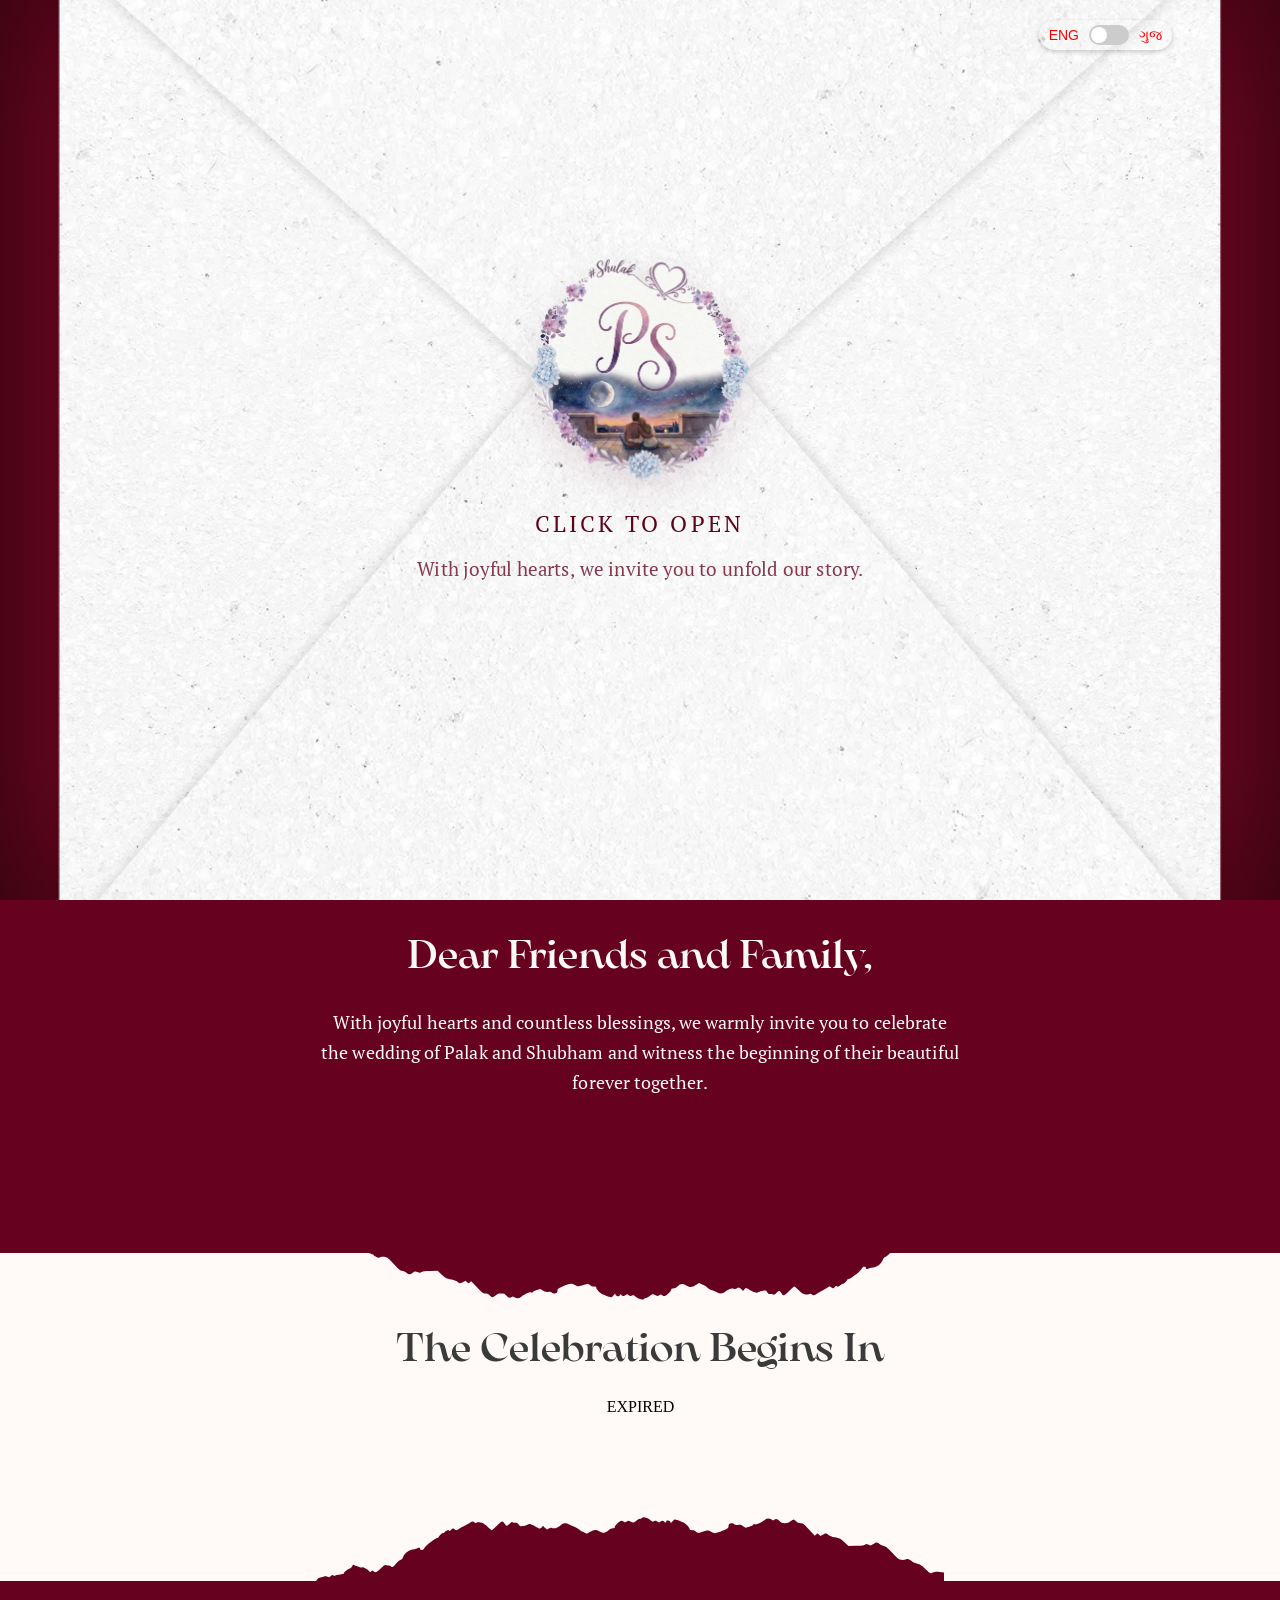
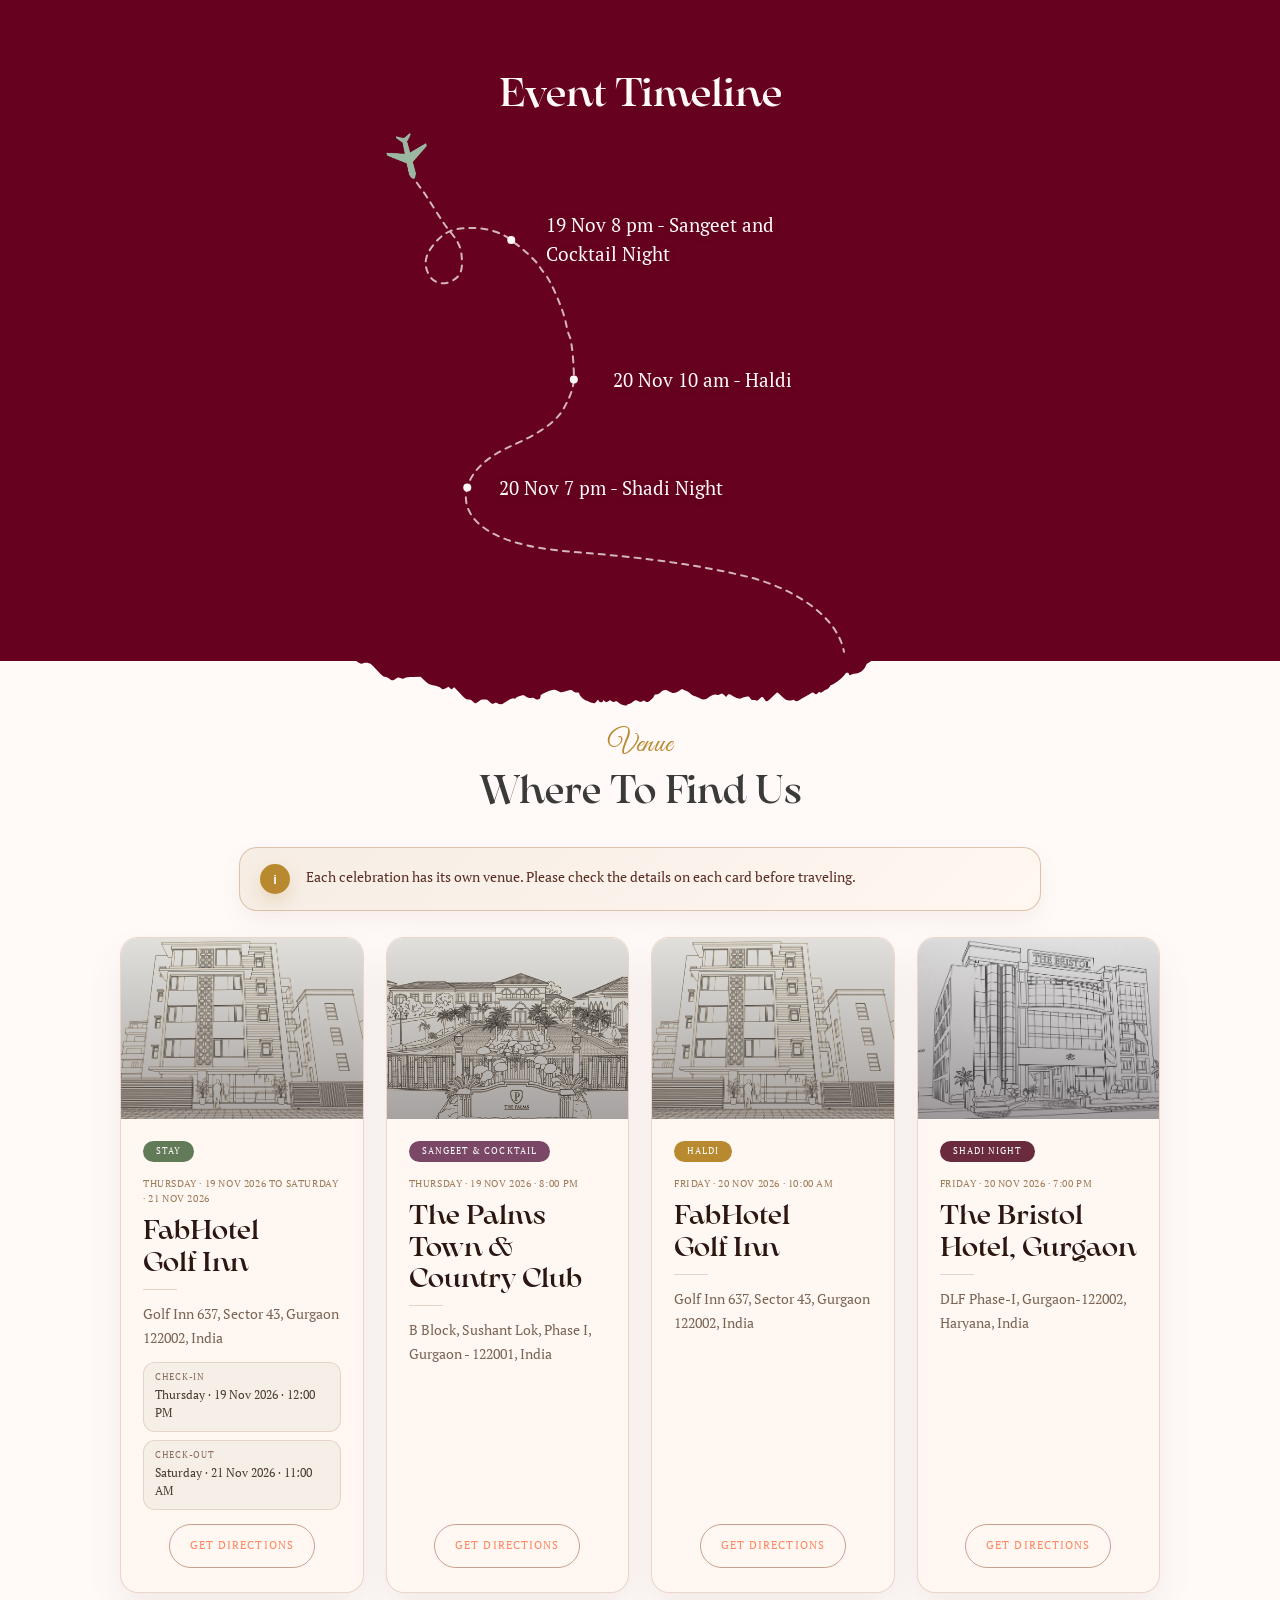
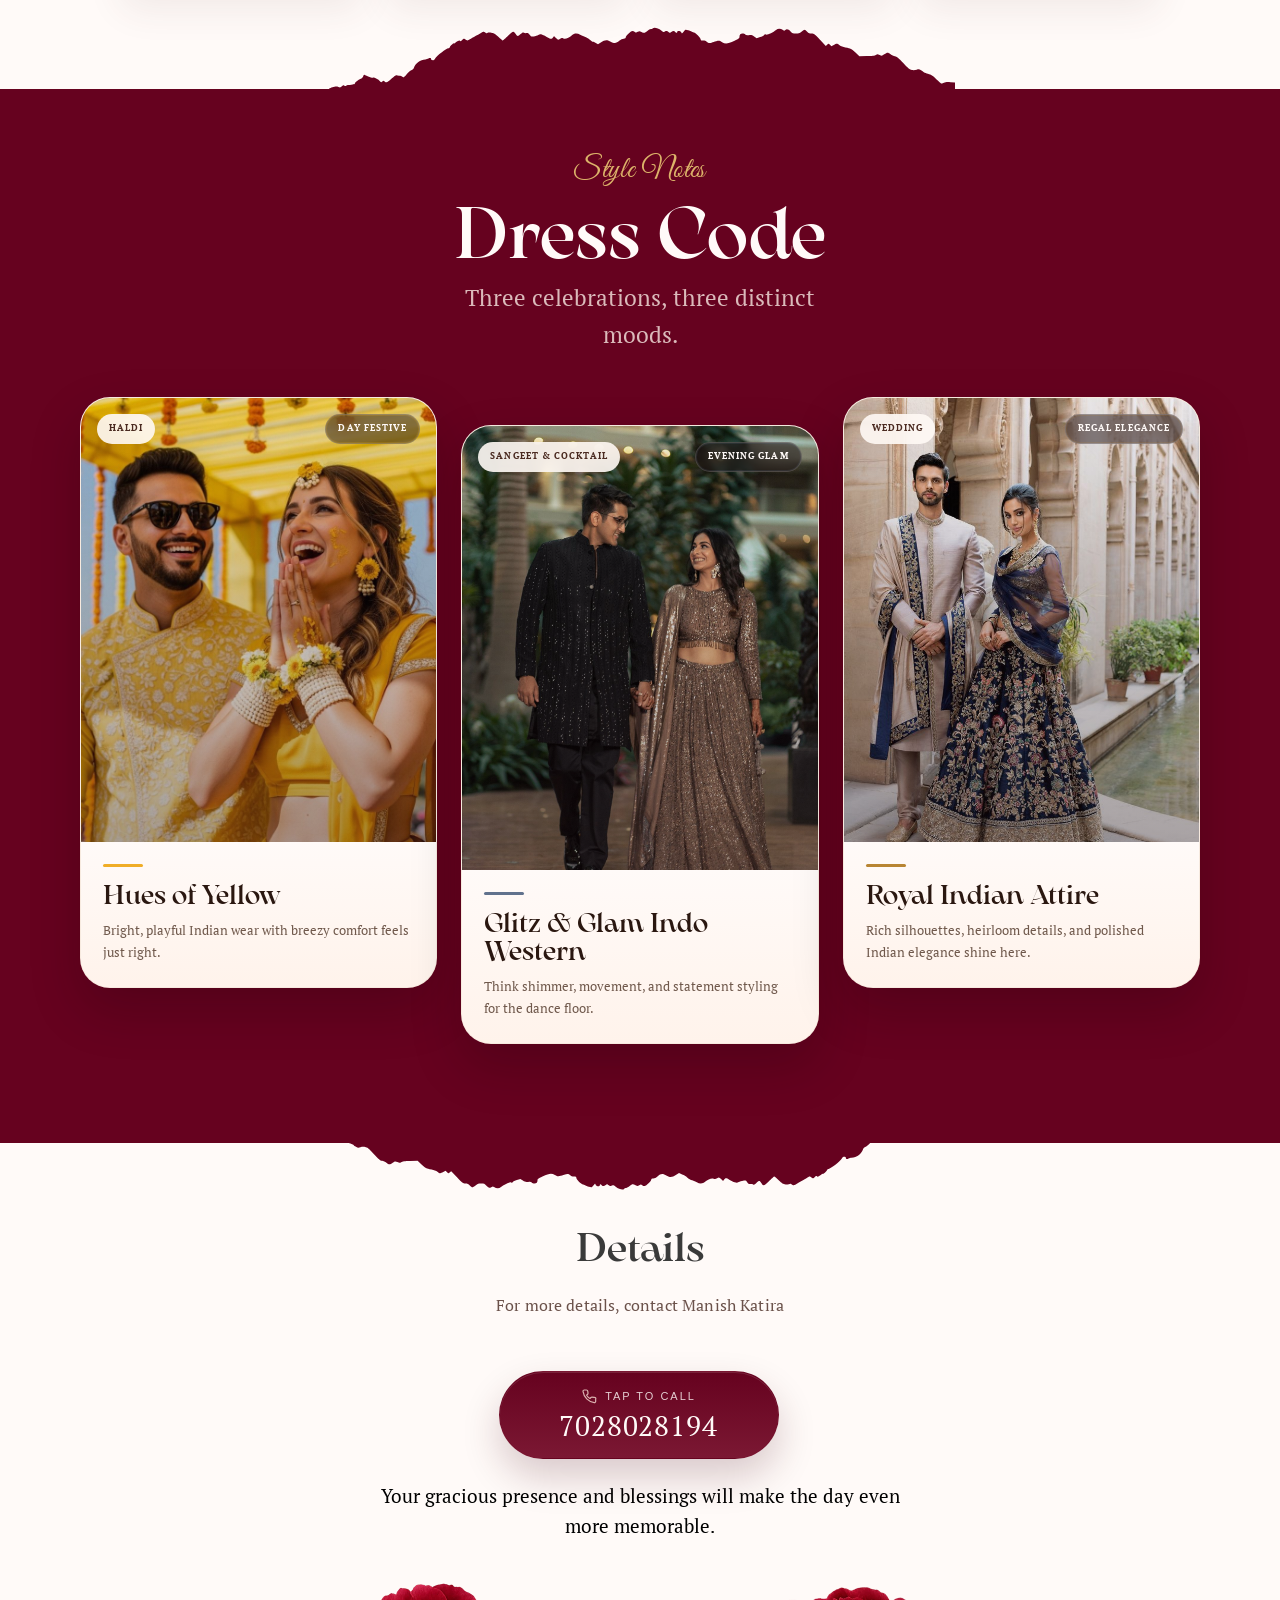
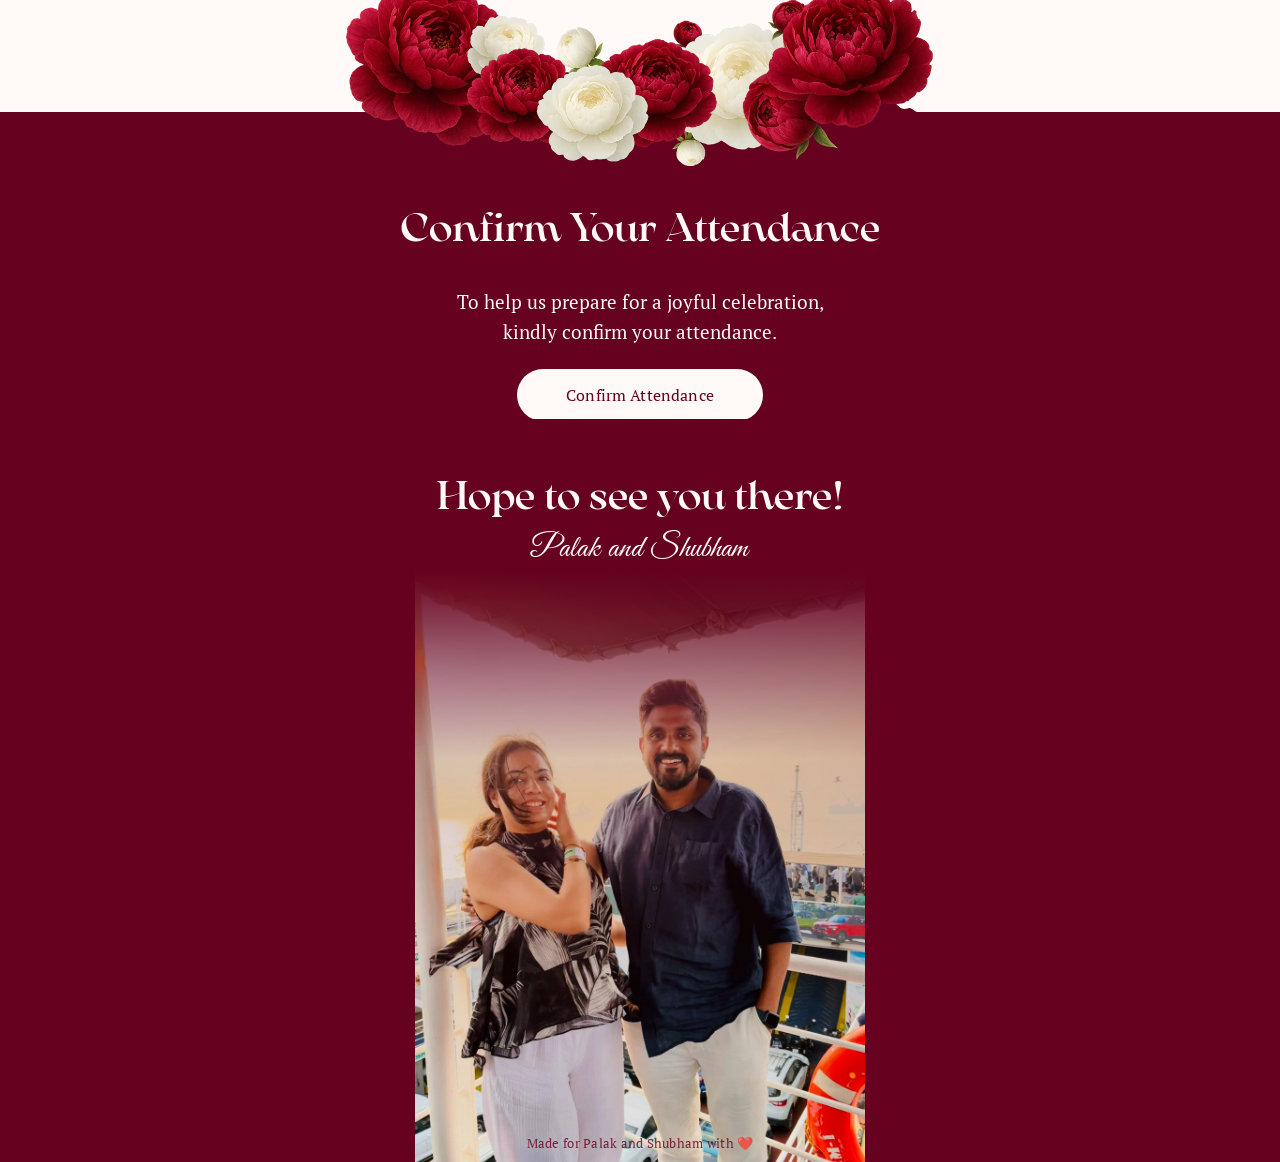
==== index.html @ 6a078f9d "alignmentissue ." ====
<!DOCTYPE html> <html> <head>
  <meta charset="utf-8"/>
  <meta name="viewport" content="width=device-width, initial-scale=1.0"/>
  <title>Palak and Shubham</title>
  <link rel="shortcut icon" href="assets/images/favicon.ico" type="image/x-icon"/>
  <link rel="stylesheet" href="styles.css"/>
  <style>
    #language-toggle {
      position: fixed;
      top: 20px;
      right: 108px;
      z-index: 10000;
      display: flex;
      align-items: center;
      padding: 5px 10px;
      border-radius: 20px;
      box-shadow: 0 2px 5px rgba(0,0,0,0.2);
      font-family: Arial, sans-serif;
      font-size: 14px;
      color: white;
      opacity: 1;
      visibility: visible;
      pointer-events: auto;
      transition: background 0.3s ease, color 0.3s ease, opacity 0.45s ease, visibility 0s linear 0.45s;
    }
    .t-popup_show #language-toggle {
      display: none;
    }
    #language-toggle.is-hiding {
      opacity: 0;
      visibility: hidden;
      pointer-events: none;
    }
    @media (max-width: 980px) {
      #language-toggle {
        right: 3px;
      }
    }
    .switch {
      position: relative;
      display: inline-block;
      width: 40px;
      height: 20px;
      margin: 0 10px;
    }
    .switch input { opacity: 0; width: 0; height: 0; }
    .slider {
      position: absolute;
      cursor: pointer;
      top: 0;
      left: 0;
      right: 0;
      bottom: 0;
      background-color: #ccc;
      transition: .4s;
      border-radius: 20px;
    }
    .slider:before {
      position: absolute;
      content: "";
      height: 16px;
      width: 16px;
      left: 2px;
      bottom: 2px;
      background-color: white;
      transition: .4s;
      border-radius: 50%;
    }
    input:checked + .slider {
      background-color: #66021F;
    }
    input:checked + .slider:before {
      transform: translateX(20px);
    }
  </style>
  <meta charset="utf-8" /> <meta http-equiv="Content-Type" content="text/html; charset=utf-8" /> <meta name="viewport" content="width=device-width, initial-scale=1.0" />  <meta name="format-detection" content="telephone=no" /> <meta http-equiv="x-dns-prefetch-control" content="on"> <link rel="dns-prefetch" href=""> <link rel="dns-prefetch" href="">  <!-- Assets --></head> <body class="t-body" style="margin:0;">
<div id="language-toggle">
  <span id="lang-en">ENG</span>
  <label class="switch">
    <input type="checkbox" id="lang-switch">
    <span class="slider"></span>
  </label>
  <span id="lang-gu">ગુજ</span>
</div>
 <!--allrecords--> <div id="allrecords" class="t-records" data-hook="blocks-collection-content-node" data-tilda-project-id="8424802" data-tilda-page-id="124649566" data-tilda-page-alias="template5" data-tilda-formskey="5588e262e61cf2fc3985f22bf8424802" data-tilda-cookie="no" data-tilda-lazy="yes" data-tilda-root-zone="one" data-tilda-project-country="NL"> <div id="rec2052880283" class="r t-rec" style=" " data-animationappear="off" data-record-type="396"> <!-- T396 --> <div class='t396'> <div class="t396__artboard" data-artboard-recid="2052880283" data-artboard-screens="1200" data-artboard-height="850" data-artboard-valign="center" data-artboard-upscale="grid" data-artboard-pos="absolute" data-artboard-fixed-need-js="y"> <div class="t396__carrier" data-artboard-recid="2052880283"></div> <div class="t396__filter" data-artboard-recid="2052880283"></div> <div class='t396__elem tn-elem tn-elem__20528802831773848179361 ' data-elem-id='1773848179361' data-elem-type='image' data-field-top-value="-13" data-field-left-value="98" data-field-height-value="874" data-field-width-value="467" data-field-axisy-value="top" data-field-axisx-value="left" data-field-container-value="grid" data-field-topunits-value="px" data-field-leftunits-value="px" data-field-heightunits-value="px" data-field-widthunits-value="px" data-animate-mobile="y" data-animate-sbs-event="click" data-animate-sbs-trgels="1773847037346" data-animate-sbs-opts="[{'mx':0,'my':0,'sx':1,'sy':1,'op':1,'ro':0,'ti':0,'ea':'0','dt':0},{'mx':-560,'my':0,'sx':1,'sy':1,'op':1,'ro':0,'ti':2000,'ea':'0','dt':2500},{'mx':-560,'my':0,'sx':1,'sy':1,'op':0,'ro':0,'ti':500,'ea':'0','dt':0}]" data-field-filewidth-value="461" data-field-fileheight-value="863" data-field-heightmode-value="hug"> <div class='tn-atom'> <img class='tn-atom__img t-img' data-original='assets/images/Polygon_4.webp'
src='assets/images/Polygon_4.webp'
alt='' imgfield='tn_img_1773848179361'
/> </div> </div> <div class='t396__elem tn-elem tn-elem__20528802831773848137949 ' data-elem-id='1773848137949' data-elem-type='image' data-field-top-value="-13" data-field-left-value="635" data-field-height-value="874" data-field-width-value="467" data-field-axisy-value="top" data-field-axisx-value="left" data-field-container-value="grid" data-field-topunits-value="px" data-field-leftunits-value="px" data-field-heightunits-value="px" data-field-widthunits-value="px" data-animate-mobile="y" data-animate-sbs-event="click" data-animate-sbs-trgels="1773847037346" data-animate-sbs-opts="[{'mx':0,'my':0,'sx':1,'sy':1,'op':1,'ro':0,'ti':0,'ea':'0','dt':0},{'mx':559,'my':0,'sx':1,'sy':1,'op':1,'ro':0,'ti':2000,'ea':'0','dt':2500},{'mx':559,'my':0,'sx':1,'sy':1,'op':0,'ro':0,'ti':500,'ea':'0','dt':0}]" data-field-filewidth-value="461" data-field-fileheight-value="863" data-field-heightmode-value="hug"> <div class='tn-atom'> <img class='tn-atom__img t-img' data-original='assets/images/Polygon_3.webp'
src='assets/images/Polygon_3.webp'
alt='' imgfield='tn_img_1773848137949'
/> </div> </div> <div class='t396__elem tn-elem tn-elem__20528802831773847988093 ' data-elem-id='1773847988093' data-elem-type='image' data-field-top-value="271" data-field-left-value="95" data-field-height-value="581" data-field-width-value="1011" data-field-axisy-value="top" data-field-axisx-value="left" data-field-container-value="grid" data-field-topunits-value="px" data-field-leftunits-value="px" data-field-heightunits-value="px" data-field-widthunits-value="px" data-animate-mobile="y" data-animate-sbs-event="click" data-animate-sbs-trgels="1773847037346" data-animate-sbs-opts="[{'mx':0,'my':0,'sx':1,'sy':1,'op':1,'ro':0,'ti':0,'ea':'0','dt':0},{'mx':0,'my':566,'sx':1,'sy':1,'op':1,'ro':0,'ti':1500,'ea':'0','dt':2500}]" data-field-filewidth-value="1011" data-field-fileheight-value="581" data-field-heightmode-value="hug"> <div class='tn-atom'> <img class='tn-atom__img t-img' data-original='assets/images/Polygon_2_1.webp'
src='assets/images/Polygon_2_1.webp'
alt='' imgfield='tn_img_1773847988093'
/> </div> </div> <div class='t396__elem tn-elem tn-elem__20528802831773847892509 ' data-elem-id='1773847892509' data-elem-type='image' data-field-top-value="-6" data-field-left-value="94" data-field-height-value="439" data-field-width-value="1012" data-field-axisy-value="top" data-field-axisx-value="left" data-field-container-value="grid" data-field-topunits-value="px" data-field-leftunits-value="px" data-field-heightunits-value="px" data-field-widthunits-value="px" data-animate-mobile="y" data-animate-sbs-event="click" data-animate-sbs-trgels="1773847037346" data-animate-sbs-opts="[{'mx':0,'my':0,'sx':1,'sy':1,'op':1,'ro':0,'ti':0,'ea':'0','dt':0},{'mx':0,'my':-430,'sx':1,'sy':1,'op':1,'ro':0,'ti':1500,'ea':'0','dt':2500}]" data-field-filewidth-value="989" data-field-fileheight-value="429" data-field-heightmode-value="hug"> <div class='tn-atom'> <img class='tn-atom__img t-img' data-original='assets/images/Polygon_1_3.webp'
src='assets/images/Polygon_1_3.webp'
alt='' imgfield='tn_img_1773847892509'
/> </div> </div> <div class='t396__elem tn-elem popup-enter tn-elem__20528802831773847037346 ' data-elem-id='1773847037346' data-elem-type='image' data-field-top-value="288" data-field-left-value="515" data-field-height-value="170" data-field-width-value="170" data-field-axisy-value="top" data-field-axisx-value="left" data-field-container-value="grid" data-field-topunits-value="px" data-field-leftunits-value="px" data-field-heightunits-value="px" data-field-widthunits-value="px" data-animate-mobile="y" data-animate-sbs-event="click" data-animate-sbs-opts="[{'mx':0,'my':0,'sx':1,'sy':1,'op':1,'ro':0,'ti':0,'ea':'0','dt':0},{'mx':0,'my':0,'sx':1.22,'sy':1.22,'op':0,'ro':0,'ti':1500,'ea':'0','dt':1000}]" data-field-filewidth-value="1824" data-field-fileheight-value="2314" data-field-heightmode-value="hug"> <div class='tn-atom'> <img class='tn-atom__img' loading='eager' decoding='async' fetchpriority='high'
src='assets/images/Pi7_cropper.webp'
alt='' imgfield='tn_img_1773847037346'
/> </div> </div> <div class='t396__elem tn-elem tn-elem__20528802831773926384566 ' data-elem-id='1773926384566' data-elem-type='text' data-field-top-value="468" data-field-left-value="535" data-field-height-value="31" data-field-width-value="130" data-field-axisy-value="top" data-field-axisx-value="left" data-field-container-value="grid" data-field-topunits-value="px" data-field-leftunits-value="px" data-field-heightunits-value="px" data-field-widthunits-value="px" data-animate-mobile="y" data-animate-sbs-event="click" data-animate-sbs-trgels="1773847037346" data-animate-sbs-opts="[{'mx':0,'my':0,'sx':1,'sy':1,'op':1,'ro':0,'ti':0,'ea':'0','dt':0},{'mx':0,'my':0,'sx':1,'sy':1,'op':0,'ro':0,'ti':1500,'ea':'0','dt':0}]" data-field-textfit-value="autoheight" data-field-fontsize-value="20"> <div class='tn-atom'field='tn_text_1773926384566'>Click to open</div> </div> <div class='t396__elem tn-elem tn-elem__20528802831774451670001 ' data-elem-id='1774451670001' data-elem-type='text' data-field-top-value="515" data-field-left-value="390" data-field-height-value="52" data-field-width-value="420" data-field-axisy-value="top" data-field-axisx-value="left" data-field-container-value="grid" data-field-topunits-value="px" data-field-leftunits-value="px" data-field-heightunits-value="px" data-field-widthunits-value="px" data-animate-mobile="y" data-animate-sbs-event="click" data-animate-sbs-trgels="1773847037346" data-animate-sbs-opts="[{'mx':0,'my':0,'sx':1,'sy':1,'op':1,'ro':0,'ti':0,'ea':'0','dt':0},{'mx':0,'my':0,'sx':1,'sy':1,'op':0,'ro':0,'ti':1500,'ea':'0','dt':0}]" data-field-textfit-value="autoheight" data-field-fontsize-value="19"> <div class='tn-atom' field='tn_text_1774451670001'>With joyful hearts, we invite you to unfold our story.</div> </div> </div> </div> <!-- /T396 --> </div> <div id="rec2049114373" class="r t-rec" style=" " data-animationappear="off" data-record-type="396"> <!-- T396 --> <div class='t396'> <div class="t396__artboard" data-artboard-recid="2049114373" data-artboard-screens="1200" data-artboard-height="800" data-artboard-valign="center" data-artboard-upscale="grid"> <div class="t396__carrier" data-artboard-recid="2049114373"></div> <div class="t396__filter" data-artboard-recid="2049114373"></div> <div class='t396__elem tn-elem tn-elem__20491143731773841348614000001' data-elem-id='1773841348614000001' data-elem-type='html' data-field-top-value="0" data-field-left-value="380" data-field-height-value="799" data-field-width-value="440" data-field-axisy-value="top" data-field-axisx-value="left" data-field-container-value="grid" data-field-topunits-value="px" data-field-leftunits-value="px" data-field-heightunits-value="px" data-field-widthunits-value="px" data-animate-mobile="y" data-field-widthmode-value="fixed"> <div class='tn-atom tn-atom__html'> <video muted loop playsinline style="width: 100%; height: auto; object-fit: cover; display: block;"> <source src="assets/images/IMG_6230.MP4" type="video/mp4">
Your browser does not support the video tag.
</video> </div> </div> <div class="vp-hero-ganpati" aria-hidden="true"><img src="assets/images/ganpati-bappa-mark.png" alt="" loading="eager" decoding="async" fetchpriority="high"/></div> <div class='t396__elem tn-elem tn-elem__20491143731763402091707' data-elem-id='1763402091707' data-elem-type='shape' data-field-top-value="0" data-field-left-value="380" data-field-height-value="800" data-field-width-value="440" data-field-axisy-value="top" data-field-axisx-value="left" data-field-container-value="grid" data-field-topunits-value="px" data-field-leftunits-value="px" data-field-heightunits-value="px" data-field-widthunits-value="px" data-field-widthmode-value="fixed"> <div class='tn-atom'> </div> </div> <div class='t396__elem tn-elem tn-elem__20491143731763404892592' data-elem-id='1763404892592' data-elem-type='shape' data-field-top-value="713" data-field-left-value="303" data-field-height-value="50" data-field-width-value="594" data-field-axisy-value="top" data-field-axisx-value="left" data-field-container-value="grid" data-field-topunits-value="px" data-field-leftunits-value="px" data-field-heightunits-value="px" data-field-widthunits-value="px"> <div class='tn-atom'> </div> </div> <div class='t396__elem tn-elem tn-elem__20491143731773404252006000001' data-elem-id='1773404252006000001' data-elem-type='shape' data-field-top-value="628" data-field-left-value="303" data-field-height-value="85" data-field-width-value="594" data-field-axisy-value="top" data-field-axisx-value="left" data-field-container-value="grid" data-field-topunits-value="px" data-field-leftunits-value="px" data-field-heightunits-value="px" data-field-widthunits-value="px"> <div class='tn-atom'> </div> </div> <div class='t396__elem tn-elem js-delay-anim tn-elem__20491143731763402147625 t-animate' data-elem-id='1763402147625' data-elem-type='text' data-field-top-value="274" data-field-left-value="320" data-field-height-value="144" data-field-width-value="560" data-field-axisy-value="top" data-field-axisx-value="left" data-field-container-value="grid" data-field-topunits-value="px" data-field-leftunits-value="px" data-field-heightunits-value="px" data-field-widthunits-value="px" data-animate-style="fadeinup" data-animate-duration="2" data-animate-delay="3" data-animate-distance="30" data-animate-mobile="y" data-field-textfit-value="autoheight" data-field-fontsize-value="85"> <div class='tn-atom'field='tn_text_1763402147625'>Palak<br /><br />Shubham</div> </div> <div class='t396__elem tn-elem js-delay-anim tn-elem__2049114373176340398328864790 t-animate' data-elem-id='176340398328864790' data-elem-type='text' data-field-top-value="94" data-field-left-value="320" data-field-height-value="37" data-field-width-value="560" data-field-axisy-value="top" data-field-axisx-value="left" data-field-container-value="grid" data-field-topunits-value="px" data-field-leftunits-value="px" data-field-heightunits-value="px" data-field-widthunits-value="px" data-animate-style="fadeinup" data-animate-duration="2" data-animate-delay="3" data-animate-distance="30" data-animate-mobile="y" data-field-textfit-value="fixedsize" data-field-fontsize-value="40"> <div class='tn-atom'field='tn_text_176340398328864790'>Wedding Day</div> </div> <div class='t396__elem tn-elem js-delay-anim tn-elem__2049114373176340401720454780 t-animate' data-elem-id='176340401720454780' data-elem-type='text' data-field-top-value="136" data-field-left-value="320" data-field-height-value="37" data-field-width-value="560" data-field-axisy-value="top" data-field-axisx-value="left" data-field-container-value="grid" data-field-topunits-value="px" data-field-leftunits-value="px" data-field-heightunits-value="px" data-field-widthunits-value="px" data-animate-style="fadeinup" data-animate-duration="2" data-animate-delay="3" data-animate-distance="30" data-animate-mobile="y" data-field-textfit-value="fixedsize" data-field-fontsize-value="25"> <div class='tn-atom'field='tn_text_176340401720454780'>20 . 11 . 26</div> </div> <div class='t396__elem tn-elem js-delay-anim tn-elem__2049114373176340390975774690 t-animate' data-elem-id='176340390975774690' data-elem-type='text' data-field-top-value="325" data-field-left-value="578" data-field-height-value="55" data-field-width-value="55" data-field-axisy-value="top" data-field-axisx-value="left" data-field-container-value="grid" data-field-topunits-value="px" data-field-leftunits-value="px" data-field-heightunits-value="px" data-field-widthunits-value="px" data-animate-style="fadeinup" data-animate-duration="2" data-animate-delay="3" data-animate-distance="30" data-animate-mobile="y" data-field-textfit-value="autoheight" data-field-fontsize-value="50"> <div class='tn-atom'field='tn_text_176340390975774690'>Weds</div> </div> <div class='t396__elem tn-elem js-delay-anim tn-elem__20491143731773404715908 t-animate' data-elem-id='1773404715908' data-elem-type='image' data-field-top-value="626" data-field-left-value="344" data-field-height-value="126" data-field-width-value="136" data-field-axisy-value="top" data-field-axisx-value="left" data-field-container-value="grid" data-field-topunits-value="px" data-field-leftunits-value="px" data-field-heightunits-value="px" data-field-widthunits-value="px" data-animate-style="zoomin" data-animate-duration="2.3" data-animate-delay="3" data-animate-scale="0.3" data-animate-mobile="y" data-field-filewidth-value="235" data-field-fileheight-value="218" data-field-heightmode-value="hug"> <div class='tn-atom'> <img class='tn-atom__img t-img' data-original='assets/images/8ruby.webp'
src='assets/images/8ruby.webp'
alt='' imgfield='tn_img_1773404715908'
/> </div> </div> <div class='t396__elem tn-elem js-delay-anim tn-elem__20491143731773404530903 t-animate' data-elem-id='1773404530903' data-elem-type='image' data-field-top-value="570" data-field-left-value="547" data-field-height-value="180" data-field-width-value="180" data-field-axisy-value="top" data-field-axisx-value="left" data-field-container-value="grid" data-field-topunits-value="px" data-field-leftunits-value="px" data-field-heightunits-value="px" data-field-widthunits-value="px" data-animate-style="zoomin" data-animate-duration="2.6" data-animate-delay="3" data-animate-scale="0.3" data-animate-mobile="y" data-field-filewidth-value="313" data-field-fileheight-value="313" data-field-widthmode-value="fixed" data-field-heightmode-value="hug"> <div class='tn-atom'> <img class='tn-atom__img t-img' data-original='assets/images/noroot.webp'
src='assets/images/noroot.webp'
alt='' imgfield='tn_img_1773404530903'
/> </div> </div> <div class='t396__elem tn-elem js-delay-anim tn-elem__20491143731773404697314 t-animate' data-elem-id='1773404697314' data-elem-type='image' data-field-top-value="597" data-field-left-value="457" data-field-height-value="102" data-field-width-value="100" data-field-axisy-value="top" data-field-axisx-value="left" data-field-container-value="grid" data-field-topunits-value="px" data-field-leftunits-value="px" data-field-heightunits-value="px" data-field-widthunits-value="px" data-animate-style="zoomin" data-animate-duration="1.3" data-animate-delay="3" data-animate-scale="0.3" data-animate-mobile="y" data-field-filewidth-value="167" data-field-fileheight-value="171" data-field-heightmode-value="hug"> <div class='tn-atom'> <img class='tn-atom__img t-img' data-original='assets/images/7uruby.webp'
src='assets/images/7uruby.webp'
alt='' imgfield='tn_img_1773404697314'
/> </div> </div> <div class='t396__elem tn-elem js-delay-anim tn-elem__20491143731773404664329 t-animate' data-elem-id='1773404664329' data-elem-type='image' data-field-top-value="644" data-field-left-value="414" data-field-height-value="127" data-field-width-value="137" data-field-axisy-value="top" data-field-axisx-value="left" data-field-container-value="grid" data-field-topunits-value="px" data-field-leftunits-value="px" data-field-heightunits-value="px" data-field-widthunits-value="px" data-animate-style="zoomin" data-animate-duration="2.7" data-animate-delay="3" data-animate-scale="0.3" data-animate-mobile="y" data-field-filewidth-value="236" data-field-fileheight-value="219" data-field-widthmode-value="fixed" data-field-heightmode-value="hug"> <div class='tn-atom'> <img class='tn-atom__img t-img' data-original='assets/images/6druby.webp'
src='assets/images/6druby.webp'
alt='' imgfield='tn_img_1773404664329'
/> </div> </div> <div class='t396__elem tn-elem js-delay-anim tn-elem__20491143731773404597990 t-animate' data-elem-id='1773404597990' data-elem-type='image' data-field-top-value="628" data-field-left-value="495" data-field-height-value="137" data-field-width-value="149" data-field-axisy-value="top" data-field-axisx-value="left" data-field-container-value="grid" data-field-topunits-value="px" data-field-leftunits-value="px" data-field-heightunits-value="px" data-field-widthunits-value="px" data-animate-style="zoomin" data-animate-duration="2.3" data-animate-delay="3" data-animate-scale="0.3" data-animate-mobile="y" data-field-filewidth-value="259" data-field-fileheight-value="239" data-field-widthmode-value="fixed" data-field-heightmode-value="hug" data-field-left-res-320-value="55" data-field-height-res-320-value="137" data-field-left-res-480-value="135" data-field-height-res-480-value="137" data-field-left-res-640-value="215" data-field-height-res-640-value="137" data-field-left-res-960-value="375" data-field-height-res-960-value="137"> <div class='tn-atom'> <img class='tn-atom__img t-img' data-original='assets/images/4ruby.webp'
src='assets/images/4ruby.webp'
alt='' imgfield='tn_img_1773404597990'
/> </div> </div> <div class='t396__elem tn-elem js-delay-anim tn-elem__20491143731773404505657 t-animate' data-elem-id='1773404505657' data-elem-type='image' data-field-top-value="632" data-field-left-value="632" data-field-height-value="141" data-field-width-value="180" data-field-axisy-value="top" data-field-axisx-value="left" data-field-container-value="grid" data-field-topunits-value="px" data-field-leftunits-value="px" data-field-heightunits-value="px" data-field-widthunits-value="px" data-animate-style="zoomin" data-animate-duration="1.3" data-animate-delay="3" data-animate-scale="0.3" data-animate-mobile="y" data-field-filewidth-value="291" data-field-fileheight-value="228" data-field-heightmode-value="hug" data-field-left-res-320-value="192" data-field-height-res-320-value="141" data-field-left-res-480-value="272" data-field-height-res-480-value="141" data-field-left-res-640-value="352" data-field-height-res-640-value="141" data-field-left-res-960-value="512" data-field-height-res-960-value="141"> <div class='tn-atom'> <img class='tn-atom__img t-img' data-original='assets/images/2ruby.webp'
src='assets/images/2ruby.webp'
alt='' imgfield='tn_img_1773404505657'
/> </div> </div> <div class='t396__elem tn-elem js-delay-anim tn-elem__20491143731773404472040 t-animate' data-elem-id='1773404472040' data-elem-type='image' data-field-top-value="490" data-field-left-value="660" data-field-height-value="256" data-field-width-value="259" data-field-axisy-value="top" data-field-axisx-value="left" data-field-container-value="grid" data-field-topunits-value="px" data-field-leftunits-value="px" data-field-heightunits-value="px" data-field-widthunits-value="px" data-animate-style="zoomin" data-animate-duration="2.3" data-animate-delay="3" data-animate-scale="0.4" data-animate-mobile="y" data-field-filewidth-value="453" data-field-fileheight-value="448" data-field-heightmode-value="hug" data-field-left-res-320-value="220" data-field-height-res-320-value="256" data-field-left-res-480-value="300" data-field-height-res-480-value="256" data-field-left-res-640-value="380" data-field-height-res-640-value="256" data-field-left-res-960-value="540" data-field-height-res-960-value="256"> <div class='tn-atom'> <img class='tn-atom__img t-img' data-original='assets/images/1ruby.webp'
src='assets/images/1ruby.webp'
alt='' imgfield='tn_img_1773404472040'
/> </div> </div> </div> </div> <!-- /T396 --> </div> <div id="rec2002273681" class="r t-rec t-rec_pt_30" style="padding-top:30px;background-color:#66021f; " data-animationappear="off" data-record-type="396" data-bg-color="#66021f"> <!-- T396 --> <div class='t396'> <div class="t396__artboard" data-artboard-recid="2002273681" data-artboard-screens="320,480,640,960,1200" data-artboard-height="293" data-artboard-valign="center" data-artboard-upscale="grid" data-artboard-height-res-320="293" data-artboard-height-res-480="293" data-artboard-height-res-640="293" data-artboard-height-res-960="293"> <div class="t396__carrier" data-artboard-recid="2002273681"></div> <div class="t396__filter" data-artboard-recid="2002273681"></div> <div class='t396__elem tn-elem tn-elem__20022736811763405219328' data-elem-id='1763405219328' data-elem-type='text' data-field-top-value="0" data-field-left-value="320" data-field-height-value="64" data-field-width-value="560" data-field-axisy-value="top" data-field-axisx-value="left" data-field-container-value="grid" data-field-topunits-value="px" data-field-leftunits-value="px" data-field-heightunits-value="px" data-field-widthunits-value="px" data-field-textfit-value="autoheight" data-field-fontsize-value="41" data-field-left-res-320-value="-120" data-field-left-res-480-value="-40" data-field-left-res-640-value="40" data-field-left-res-960-value="200"> <div class='tn-atom'field='tn_text_1763405219328'>Dear Friends and Family,</div> </div> <div class='t396__elem tn-elem tn-elem__20022736811763405268776 t-animate' data-elem-id='1763405268776' data-elem-type='text' data-field-top-value="78" data-field-left-value="447" data-field-height-value="208" data-field-width-value="307" data-field-axisy-value="top" data-field-axisx-value="left" data-field-container-value="grid" data-field-topunits-value="px" data-field-leftunits-value="px" data-field-heightunits-value="px" data-field-widthunits-value="px" data-animate-style="fadeinup" data-animate-duration="2" data-animate-distance="40" data-animate-mobile="y" data-field-textfit-value="autoheight" data-field-fontsize-value="21" data-field-left-res-320-value="7" data-field-left-res-480-value="87" data-field-left-res-640-value="167" data-field-left-res-960-value="327"> <div class='tn-atom'field='tn_text_1763405268776'>With joyful hearts and countless blessings, we warmly invite you to celebrate the wedding of Palak and Shubham and witness the beginning of their beautiful forever together.</div> </div> </div> </div> <!-- /T396 --> </div> <div id="rec2002274581" class="r t-rec t-rec_pt_30" style="padding-top:30px;background-color:#66021f; " data-animationappear="off" data-record-type="396" data-bg-color="#66021f"> <!-- T396 --> <div class='t396'> <div class="t396__artboard" data-artboard-recid="2002274581" data-artboard-screens="320,480,640,960,1200" data-artboard-height="328" data-artboard-valign="center" data-artboard-upscale="grid"> <div class="t396__carrier" data-artboard-recid="2002274581"></div> <div class="t396__filter" data-artboard-recid="2002274581"></div> <div class='t396__elem tn-elem tn-elem__20022745811772804271930000001' data-elem-id='1772804271930000001' data-elem-type='image' data-field-top-value="264" data-field-left-value="274" data-field-height-value="121" data-field-width-value="630" data-field-axisy-value="top" data-field-axisx-value="left" data-field-container-value="grid" data-field-topunits-value="px" data-field-leftunits-value="px" data-field-heightunits-value="px" data-field-widthunits-value="px" data-field-filewidth-value="991" data-field-fileheight-value="190" data-field-heightmode-value="hug" data-field-left-res-320-value="-166" data-field-height-res-320-value="121" data-field-left-res-480-value="-86" data-field-height-res-480-value="121" data-field-left-res-640-value="-6" data-field-height-res-640-value="121" data-field-left-res-960-value="154" data-field-height-res-960-value="121"> <div class='tn-atom'> <img class='tn-atom__img t-img' data-original='assets/images/Mask_group_2_1_Trace.svg'
src='assets/images/Mask_group_2_1_Trace.svg'
alt='' imgfield='tn_img_1772804271930000001'
/> </div> </div> <div class='t396__elem tn-elem tn-elem__20022745811771277551711000001' data-elem-id='1771277551711000001' data-elem-type='html' data-field-top-value="65" data-field-left-value="335" data-field-height-value="170" data-field-width-value="531" data-field-axisy-value="top" data-field-axisx-value="left" data-field-container-value="grid" data-field-topunits-value="px" data-field-leftunits-value="px" data-field-heightunits-value="px" data-field-widthunits-value="px" data-field-top-res-320-value="65" data-field-left-res-320-value="-75" data-field-width-res-320-value="470" data-field-top-res-480-value="65" data-field-left-res-480-value="-25" data-field-top-res-640-value="65" data-field-left-res-640-value="55" data-field-top-res-960-value="65" data-field-left-res-960-value="215"> <div class='tn-atom tn-atom__html'> <!DOCTYPE html> <html lang="en"> <head> <meta charset="UTF-8"> <meta name="viewport" content="width=device-width, initial-scale=1.0"> <title>Countdown Timer</title> <!-- Import Rufina font for labels --> </head> <body>
<!-- ════════════════════════════════════════════════════════════
     Palak & Shubham Wedding — index.html
     ────────────────────────────────────────────────────────────
     Files:  index.html · styles.css · script.js
     Assets: assets/images/  (36 images, all local)
             assets/fonts/   (4 fonts, all local)
     ────────────────────────────────────────────────────────────
     Edit styles.css → colours, layout, fonts, section heights
     Edit script.js  → countdown date, music, RSVP Google Sheets
     ════════════════════════════════════════════════════════════ --> <div id="countdownContainer"> <div class="time-block"> <div class="number" id="days">00</div> <div class="label">Days</div> </div> <div class="separator">:</div> <div class="time-block"> <div class="number" id="hours">00</div> <div class="label">Hours</div> </div> <div class="separator">:</div> <div class="time-block"> <div class="number" id="minutes">00</div> <div class="label">Minutes</div> </div> <div class="separator">:</div> <div class="time-block"> <div class="number" id="seconds">00</div> <div class="label">Seconds</div> </div> </div> 
 </div> </div> <div class='t396__elem tn-elem tn-elem__20022745811771277026942000001' data-elem-id='1771277026942000001' data-elem-type='text' data-field-top-value="70" data-field-left-value="320" data-field-height-value="67" data-field-width-value="560" data-field-axisy-value="top" data-field-axisx-value="left" data-field-container-value="grid" data-field-topunits-value="px" data-field-leftunits-value="px" data-field-heightunits-value="px" data-field-widthunits-value="px" data-field-textfit-value="autoheight" data-field-fontsize-value="41" data-field-left-res-320-value="-120" data-field-left-res-480-value="-40" data-field-left-res-640-value="40" data-field-left-res-960-value="200"> <div class='tn-atom'field='tn_text_1771277026942000001'>The Celebration Begins In</div> </div> <div class='t396__elem tn-elem tn-elem__20022745811763406966248' data-elem-id='1763406966248' data-elem-type='image' data-field-top-value="-74" data-field-left-value="302" data-field-height-value="121" data-field-width-value="630" data-field-axisy-value="top" data-field-axisx-value="left" data-field-container-value="grid" data-field-topunits-value="px" data-field-leftunits-value="px" data-field-heightunits-value="px" data-field-widthunits-value="px" data-field-filewidth-value="991" data-field-fileheight-value="190" data-field-heightmode-value="hug" data-field-top-res-320-value="-77" data-field-left-res-320-value="-146" data-field-height-res-320-value="121" data-field-left-res-480-value="-58" data-field-height-res-480-value="121" data-field-left-res-640-value="18" data-field-height-res-640-value="121" data-field-top-res-960-value="-76" data-field-left-res-960-value="180" data-field-height-res-960-value="121" data-field-width-res-960-value="630" data-field-container-res-960-value="grid"> <div class='tn-atom'> <img class='tn-atom__img t-img' data-original='assets/images/Mask_group_2_1_Trace.svg'
src='assets/images/Mask_group_2_1_Trace.svg'
alt='' imgfield='tn_img_1763406966248'
/> </div> </div> </div> </div> <!-- /T396 --> </div> <div id="rec2002506421" class="r t-rec" style="background-color:#66021f; " data-animationappear="off" data-record-type="396" data-bg-color="#66021f"> <!-- T396 --> <div class='t396'> <div class="t396__artboard" data-artboard-recid="2002506421" data-artboard-screens="320,480,640,960,1200" data-artboard-height="398" data-artboard-valign="center" data-artboard-upscale="grid"> <div class="t396__carrier" data-artboard-recid="2002506421"></div> <div class="t396__filter" data-artboard-recid="2002506421"></div> <div class='t396__elem tn-elem tn-elem__20025064211763405219328' data-elem-id='1763405219328' data-elem-type='text' data-field-top-value="0" data-field-left-value="320" data-field-height-value="64" data-field-width-value="560" data-field-axisy-value="top" data-field-axisx-value="left" data-field-container-value="grid" data-field-topunits-value="px" data-field-leftunits-value="px" data-field-heightunits-value="px" data-field-widthunits-value="px" data-field-textfit-value="autoheight" data-field-fontsize-value="41" data-field-left-res-320-value="-120" data-field-left-res-480-value="-40" data-field-left-res-640-value="40" data-field-left-res-960-value="200"> <div class='tn-atom'field='tn_text_1763405219328'>Schedule of Events</div> </div> <div class='t396__elem tn-elem tn-elem__20025064211763405268776' data-elem-id='1763405268776' data-elem-type='text' data-field-top-value="98" data-field-left-value="643" data-field-height-value="44" data-field-width-value="94" data-field-axisy-value="top" data-field-axisx-value="left" data-field-container-value="grid" data-field-topunits-value="px" data-field-leftunits-value="px" data-field-heightunits-value="px" data-field-widthunits-value="px" data-field-textfit-value="autoheight" data-field-fontsize-value="20" data-field-left-res-320-value="203" data-field-left-res-480-value="283" data-field-left-res-640-value="363" data-field-left-res-960-value="523"> <div class='tn-atom'field='tn_text_1763405268776'>Sangeet and Cocktail Night</div> </div> <div class='t396__elem tn-elem tn-elem__20025064211772803062504' data-elem-id='1772803062504' data-elem-type='text' data-field-top-value="96" data-field-left-value="465" data-field-height-value="47" data-field-width-value="75" data-field-axisy-value="top" data-field-axisx-value="left" data-field-container-value="grid" data-field-topunits-value="px" data-field-leftunits-value="px" data-field-heightunits-value="px" data-field-widthunits-value="px" data-field-textfit-value="autoheight" data-field-fontsize-value="30" data-field-left-res-320-value="25" data-field-left-res-480-value="105" data-field-left-res-640-value="185" data-field-left-res-960-value="345"> <div class='tn-atom'field='tn_text_1772803062504'>19Nov 7pm</div> </div> <div class='t396__elem tn-elem tn-elem__20025064211772803288793000002' data-elem-id='1772803288793000002' data-elem-type='text' data-field-top-value="180" data-field-left-value="650" data-field-height-value="44" data-field-width-value="80" data-field-axisy-value="top" data-field-axisx-value="left" data-field-container-value="grid" data-field-topunits-value="px" data-field-leftunits-value="px" data-field-heightunits-value="px" data-field-widthunits-value="px" data-field-textfit-value="autoheight" data-field-fontsize-value="20" data-field-left-res-320-value="210" data-field-left-res-480-value="290" data-field-left-res-640-value="370" data-field-left-res-960-value="530"> <div class='tn-atom'field='tn_text_1772803288793000002'>Haldi</div> </div> <div class='t396__elem tn-elem tn-elem__20025064211772803288793000003' data-elem-id='1772803288793000003' data-elem-type='text' data-field-top-value="178" data-field-left-value="465" data-field-height-value="47" data-field-width-value="75" data-field-axisy-value="top" data-field-axisx-value="left" data-field-container-value="grid" data-field-topunits-value="px" data-field-leftunits-value="px" data-field-heightunits-value="px" data-field-widthunits-value="px" data-field-textfit-value="autoheight" data-field-fontsize-value="30" data-field-left-res-320-value="25" data-field-left-res-480-value="105" data-field-left-res-640-value="185" data-field-left-res-960-value="345"> <div class='tn-atom'field='tn_text_1772803288793000003'>20Nov 10am</div> </div> <div class='t396__elem tn-elem tn-elem__20025064211772803465944000005' data-elem-id='1772803465944000005' data-elem-type='text' data-field-top-value="279" data-field-left-value="655" data-field-height-value="22" data-field-width-value="69" data-field-axisy-value="top" data-field-axisx-value="left" data-field-container-value="grid" data-field-topunits-value="px" data-field-leftunits-value="px" data-field-heightunits-value="px" data-field-widthunits-value="px" data-field-textfit-value="autoheight" data-field-fontsize-value="20" data-field-left-res-320-value="215" data-field-left-res-480-value="295" data-field-left-res-640-value="375" data-field-left-res-960-value="535"> <div class='tn-atom'field='tn_text_1772803465944000005'>Shadi Night</div> </div> <div class='t396__elem tn-elem tn-elem__20025064211772803465944000006' data-elem-id='1772803465944000006' data-elem-type='text' data-field-top-value="266" data-field-left-value="465" data-field-height-value="47" data-field-width-value="75" data-field-axisy-value="top" data-field-axisx-value="left" data-field-container-value="grid" data-field-topunits-value="px" data-field-leftunits-value="px" data-field-heightunits-value="px" data-field-widthunits-value="px" data-field-textfit-value="autoheight" data-field-fontsize-value="30" data-field-left-res-320-value="25" data-field-left-res-480-value="105" data-field-left-res-640-value="185" data-field-left-res-960-value="345"> <div class='tn-atom'field='tn_text_1772803465944000006'>20Nov 7pm</div> </div>   <div class='t396__elem tn-elem tn-elem__20025064211772803124037' data-elem-id='1772803124037' data-elem-type='vector' data-field-top-value="115" data-field-left-value="599" data-field-height-value="258" data-field-width-value="2" data-field-axisy-value="top" data-field-axisx-value="left" data-field-container-value="grid" data-field-topunits-value="px" data-field-leftunits-value="px" data-field-heightunits-value="px" data-field-widthunits-value="px" data-field-filewidth-value="2" data-field-fileheight-value="258" data-field-heightmode-value="hug" data-field-left-res-320-value="159" data-field-left-res-480-value="239" data-field-left-res-640-value="319" data-field-left-res-960-value="479"> <div class='tn-atom tn-atom__vector'> <svg xmlns="http://www.w3.org/2000/svg" viewBox="0 0 2.00 258.00" data-guides="{&quot;vertical&quot;:[],&quot;horizontal&quot;:[]}" role="img" aria-label=""><defs></defs><line fill="transparent" fill-opacity="1" stroke="#ffffff" stroke-opacity="1" stroke-width="1" id="tSvg50942065b5" title="Line 2" x1="1.00" y1="1.00" x2="1.00" y2="257.00" stroke-linecap="round" style="transform-origin: 1px 129px;"></line></svg> </div> </div> <div class='t396__elem tn-elem tn-elem__20025064211772803196067' data-elem-id='1772803196067' data-elem-type='shape' data-field-top-value="116" data-field-left-value="596" data-field-height-value="8" data-field-width-value="8" data-field-axisy-value="top" data-field-axisx-value="left" data-field-container-value="grid" data-field-topunits-value="px" data-field-leftunits-value="px" data-field-heightunits-value="px" data-field-widthunits-value="px" data-field-widthmode-value="fixed" data-field-heightmode-value="fixed" data-field-left-res-320-value="156" data-field-left-res-480-value="236" data-field-left-res-640-value="316" data-field-left-res-960-value="476"> <div class='tn-atom'> </div> </div> <div class='t396__elem tn-elem tn-elem__20025064211772803288793000004' data-elem-id='1772803288793000004' data-elem-type='shape' data-field-top-value="198" data-field-left-value="596" data-field-height-value="8" data-field-width-value="8" data-field-axisy-value="top" data-field-axisx-value="left" data-field-container-value="grid" data-field-topunits-value="px" data-field-leftunits-value="px" data-field-heightunits-value="px" data-field-widthunits-value="px" data-field-widthmode-value="fixed" data-field-heightmode-value="fixed" data-field-left-res-320-value="156" data-field-left-res-480-value="236" data-field-left-res-640-value="316" data-field-left-res-960-value="476"> <div class='tn-atom'> </div> </div> <div class='t396__elem tn-elem tn-elem__20025064211772803465944000007' data-elem-id='1772803465944000007' data-elem-type='shape' data-field-top-value="286" data-field-left-value="596" data-field-height-value="8" data-field-width-value="8" data-field-axisy-value="top" data-field-axisx-value="left" data-field-container-value="grid" data-field-topunits-value="px" data-field-leftunits-value="px" data-field-heightunits-value="px" data-field-widthunits-value="px" data-field-widthmode-value="fixed" data-field-heightmode-value="fixed" data-field-left-res-320-value="156" data-field-left-res-480-value="236" data-field-left-res-640-value="316" data-field-left-res-960-value="476"> <div class='tn-atom'> </div> </div>  <div class='t396__elem tn-elem tn-elem__20025064211773602024985 ' data-elem-id='1773602024985' data-elem-type='image' data-field-top-value="95" data-field-left-value="573" data-field-height-value="56" data-field-width-value="55" data-field-axisy-value="top" data-field-axisx-value="left" data-field-container-value="grid" data-field-topunits-value="px" data-field-leftunits-value="px" data-field-heightunits-value="px" data-field-widthunits-value="px" data-animate-mobile="y" data-animate-sbs-event="scroll" data-animate-sbs-trg="0.5" data-animate-sbs-trgofst="0" data-animate-sbs-opts="[{'mx':0,'my':0,'sx':1,'sy':1,'op':1,'ro':0,'di':'0','dd':'0','fi':'0'},{'mx':0,'my':80,'sx':1,'sy':1,'op':1,'ro':0,'di':100,'dd':'0','fi':'0'},{'mx':0,'my':169,'sx':1,'sy':1,'op':1,'ro':0,'di':100,'dd':'0','fi':'0'},{'mx':0,'my':247,'sx':1,'sy':1,'op':1,'ro':0,'di':100,'dd':'0','fi':'0'}]" data-field-filewidth-value="876" data-field-fileheight-value="884" data-field-heightmode-value="hug" data-field-left-res-320-value="133" data-field-height-res-320-value="49" data-field-left-res-480-value="213" data-field-height-res-480-value="49" data-field-left-res-640-value="293" data-field-height-res-640-value="49" data-field-left-res-960-value="453" data-field-height-res-960-value="49"> <div class='tn-atom'> <img class='tn-atom__img t-img' data-original='assets/images/ChatGPT_Image_Nov_17.webp' src='assets/images/ChatGPT_Image_Nov_17.webp' alt='' imgfield='tn_img_1773602024985' /> </div> </div> </div> </div> <!-- /T396 --> </div> <div id="rec2002802231" class="r t-rec t-rec_pt_15" style="padding-top:15px;background-color:#66021f; " data-animationappear="off" data-record-type="396" data-bg-color="#66021f"> <!-- T396 --> <div class='t396'> <div class="t396__artboard" data-artboard-recid="2002802231" data-artboard-screens="320,480,640,960,1200" data-artboard-height="497" data-artboard-valign="center" data-artboard-upscale="grid" data-artboard-height-res-320="497" data-artboard-height-res-480="497" data-artboard-height-res-640="497" data-artboard-height-res-960="497"> <div class="t396__carrier" data-artboard-recid="2002802231"></div> <div class="t396__filter" data-artboard-recid="2002802231"></div> <div class='t396__elem tn-elem tn-elem__20028022311771277026942000001' data-elem-id='1771277026942000001' data-elem-type='text' data-field-top-value="77" data-field-left-value="320" data-field-height-value="64" data-field-width-value="560" data-field-axisy-value="top" data-field-axisx-value="left" data-field-container-value="grid" data-field-topunits-value="px" data-field-leftunits-value="px" data-field-heightunits-value="px" data-field-widthunits-value="px" data-field-textfit-value="autoheight" data-field-fontsize-value="41" data-field-left-res-320-value="-120" data-field-left-res-480-value="-40" data-field-left-res-640-value="40" data-field-left-res-960-value="200"> <div class='tn-atom'field='tn_text_1771277026942000001'>Location</div> </div> <div class='t396__elem tn-elem tn-elem__20028022311763406966248' data-elem-id='1763406966248' data-elem-type='image' data-field-top-value="-74" data-field-left-value="282" data-field-height-value="121" data-field-width-value="630" data-field-axisy-value="top" data-field-axisx-value="left" data-field-container-value="grid" data-field-topunits-value="px" data-field-leftunits-value="px" data-field-heightunits-value="px" data-field-widthunits-value="px" data-field-filewidth-value="991" data-field-fileheight-value="190" data-field-heightmode-value="hug" data-field-left-res-320-value="-158" data-field-height-res-320-value="121" data-field-left-res-480-value="-78" data-field-height-res-480-value="121" data-field-left-res-640-value="2" data-field-height-res-640-value="121" data-field-left-res-960-value="162" data-field-height-res-960-value="121"> <div class='tn-atom'> <img class='tn-atom__img t-img' data-original='assets/images/Mask_group_2_1_Trace.svg'
src='assets/images/Mask_group_2_1_Trace.svg'
alt='' imgfield='tn_img_1763406966248'
/> </div> </div> <div class='t396__elem tn-elem tn-elem__20028022311772804581221' data-elem-id='1772804581221' data-elem-type='image' data-field-top-value="119" data-field-left-value="375" data-field-height-value="375" data-field-width-value="450" data-field-axisy-value="top" data-field-axisx-value="left" data-field-container-value="grid" data-field-topunits-value="px" data-field-leftunits-value="px" data-field-heightunits-value="px" data-field-widthunits-value="px" data-field-filewidth-value="900" data-field-fileheight-value="750" data-field-widthmode-value="fixed" data-field-heightmode-value="hug" data-field-left-res-320-value="-65" data-field-height-res-320-value="375" data-field-left-res-480-value="15" data-field-height-res-480-value="375" data-field-left-res-640-value="95" data-field-height-res-640-value="375" data-field-left-res-960-value="255" data-field-height-res-960-value="375"> <div class='tn-atom'> <img class='tn-atom__img t-img' data-original='assets/images/sangeet_location.webp'
src='assets/images/sangeet_location.webp'
alt='' imgfield='tn_img_1772804581221'
/> </div> </div> <div class='t396__elem tn-elem tn-elem__20028022311772804808869 t-animate' data-elem-id='1772804808869' data-elem-type='text' data-field-top-value="150" data-field-left-value="484" data-field-height-value="31" data-field-width-value="232" data-field-axisy-value="top" data-field-axisx-value="left" data-field-container-value="grid" data-field-topunits-value="px" data-field-leftunits-value="px" data-field-heightunits-value="px" data-field-widthunits-value="px" data-animate-style="fadeinup" data-animate-duration="2" data-animate-distance="40" data-animate-mobile="y" data-field-textfit-value="autoheight" data-field-fontsize-value="20" data-field-left-res-320-value="44" data-field-left-res-480-value="124" data-field-left-res-640-value="204" data-field-left-res-960-value="364"> <div class='tn-atom'field='tn_text_1772804808869'>Chateau de Paon</div> </div> <div class='t396__elem tn-elem tn-elem__20028022311772813480591000001 t-animate' data-elem-id='1772813480591000001' data-elem-type='text' data-field-top-value="188" data-field-left-value="462" data-field-height-value="42" data-field-width-value="276" data-field-axisy-value="top" data-field-axisx-value="left" data-field-container-value="grid" data-field-topunits-value="px" data-field-leftunits-value="px" data-field-heightunits-value="px" data-field-widthunits-value="px" data-animate-style="fadeinup" data-animate-duration="2" data-animate-distance="40" data-animate-mobile="y" data-field-textfit-value="autoheight" data-field-fontsize-value="17" data-field-left-res-320-value="22" data-field-left-res-480-value="102" data-field-left-res-640-value="182" data-field-left-res-960-value="342"> <div class='tn-atom'field='tn_text_1772813480591000001'>Address: Petit Chemin de Saint-Gilles13200 Arles, France</div> </div> <div class='t396__elem tn-elem tn-elem__20028022311772813558569000002' data-elem-id='1772813558569000002' data-elem-type='image' data-field-top-value="463" data-field-left-value="265" data-field-height-value="121" data-field-width-value="630" data-field-axisy-value="top" data-field-axisx-value="left" data-field-container-value="grid" data-field-topunits-value="px" data-field-leftunits-value="px" data-field-heightunits-value="px" data-field-widthunits-value="px" data-field-filewidth-value="991" data-field-fileheight-value="190" data-field-heightmode-value="hug" data-field-left-res-320-value="-177" data-field-height-res-320-value="121" data-field-left-res-480-value="-97" data-field-height-res-480-value="121" data-field-left-res-640-value="-17" data-field-height-res-640-value="121" data-field-left-res-960-value="143" data-field-height-res-960-value="121"> <div class='tn-atom'> <img class='tn-atom__img t-img' data-original='assets/images/Mask_group_2_1_Trace.svg'
src='assets/images/Mask_group_2_1_Trace.svg'
alt='' imgfield='tn_img_1772813558569000002'
/> </div> </div> </div> </div> <!-- /T396 --> </div> <div id="rec2003451831" class="r t-rec t-rec_pt_30 t-rec_pb_15" style="padding-top:30px;padding-bottom:15px;background-color:#66021f; " data-animationappear="off" data-record-type="396" data-bg-color="#66021f"> <!-- T396 --> <div class='t396'> <div class="t396__artboard" data-artboard-recid="2003451831" data-artboard-screens="320,480,640,960,1200" data-artboard-height="693" data-artboard-valign="center" data-artboard-upscale="grid" data-artboard-height-res-320="693" data-artboard-height-res-480="693" data-artboard-height-res-640="693" data-artboard-height-res-960="693"> <div class="t396__carrier" data-artboard-recid="2003451831"></div> <div class="t396__filter" data-artboard-recid="2003451831"></div> <div class='t396__elem tn-elem tn-elem__20034518311772813849329000001 t-animate' data-elem-id='1772813849329000001' data-elem-type='text' data-field-top-value="77" data-field-left-value="445" data-field-height-value="78" data-field-width-value="310" data-field-axisy-value="top" data-field-axisx-value="left" data-field-container-value="grid" data-field-topunits-value="px" data-field-leftunits-value="px" data-field-heightunits-value="px" data-field-widthunits-value="px" data-animate-style="fadeinup" data-animate-duration="2" data-animate-distance="40" data-animate-mobile="y" data-field-textfit-value="autoheight" data-field-fontsize-value="21" data-field-left-res-320-value="5" data-field-left-res-480-value="85" data-field-left-res-640-value="165" data-field-left-res-960-value="325"> <div class='tn-atom'field='tn_text_1772813849329000001'>We kindly invite you to dress in elegant attire that reflects the style and spirit of our special day.</div> </div> <div class='t396__elem tn-elem tn-elem__20034518311772814614231000014 t-animate' data-elem-id='1772814614231000014' data-elem-type='text' data-field-top-value="328" data-field-left-value="610" data-field-height-value="92" data-field-width-value="156" data-field-axisy-value="top" data-field-axisx-value="left" data-field-container-value="grid" data-field-topunits-value="px" data-field-leftunits-value="px" data-field-heightunits-value="px" data-field-widthunits-value="px" data-animate-style="fadeinleft" data-animate-duration="2" data-animate-distance="40" data-animate-mobile="y" data-field-textfit-value="autoheight" data-field-fontsize-value="18" data-field-left-res-320-value="170" data-field-left-res-480-value="250" data-field-left-res-640-value="330" data-field-left-res-960-value="490"> <div class='tn-atom'field='tn_text_1772814614231000014'>Gentlemen:<br />Well-tailored suits with classic dress shoes are preferred.</div> </div> <div class='t396__elem tn-elem tn-elem__20034518311772814650506000015 t-animate' data-elem-id='1772814650506000015' data-elem-type='text' data-field-top-value="546" data-field-left-value="416" data-field-height-value="92" data-field-width-value="169" data-field-axisy-value="top" data-field-axisx-value="left" data-field-container-value="grid" data-field-topunits-value="px" data-field-leftunits-value="px" data-field-heightunits-value="px" data-field-widthunits-value="px" data-animate-style="fadeinright" data-animate-duration="2" data-animate-distance="40" data-animate-mobile="y" data-field-textfit-value="autoheight" data-field-fontsize-value="18" data-field-left-res-320-value="-24" data-field-left-res-480-value="56" data-field-left-res-640-value="136" data-field-left-res-960-value="296"> <div class='tn-atom'field='tn_text_1772814650506000015'>Ladies:<br />Formal dresses in elegant, polished styles are encouraged.</div> </div> <div class='t396__elem tn-elem tn-elem__20034518311763405219328' data-elem-id='1763405219328' data-elem-type='text' data-field-top-value="0" data-field-left-value="320" data-field-height-value="64" data-field-width-value="560" data-field-axisy-value="top" data-field-axisx-value="left" data-field-container-value="grid" data-field-topunits-value="px" data-field-leftunits-value="px" data-field-heightunits-value="px" data-field-widthunits-value="px" data-field-textfit-value="autoheight" data-field-fontsize-value="41" data-field-left-res-320-value="-120" data-field-left-res-480-value="-40" data-field-left-res-640-value="40" data-field-left-res-960-value="200"> <div class='tn-atom'field='tn_text_1763405219328'>Dress Code</div> </div> <div class='t396__elem tn-elem tn-elem__20034518311772814032672000001 t-animate' data-elem-id='1772814032672000001' data-elem-type='shape' data-field-top-value="187" data-field-left-value="468" data-field-height-value="57" data-field-width-value="57" data-field-axisy-value="top" data-field-axisx-value="left" data-field-container-value="grid" data-field-topunits-value="px" data-field-leftunits-value="px" data-field-heightunits-value="px" data-field-widthunits-value="px" data-animate-style="fadeinup" data-animate-duration="2" data-animate-distance="40" data-animate-mobile="y" data-field-widthmode-value="fixed" data-field-heightmode-value="fixed" data-field-top-res-320-value="187" data-field-left-res-320-value="28" data-field-top-res-480-value="187" data-field-left-res-480-value="108" data-field-top-res-640-value="187" data-field-left-res-640-value="188" data-field-top-res-960-value="187" data-field-left-res-960-value="348"> <div class='tn-atom'> </div> </div> <div class='t396__elem tn-elem tn-elem__20034518311772813970942 t-animate' data-elem-id='1772813970942' data-elem-type='shape' data-field-top-value="188" data-field-left-value="469" data-field-height-value="55" data-field-width-value="55" data-field-axisy-value="top" data-field-axisx-value="left" data-field-container-value="grid" data-field-topunits-value="px" data-field-leftunits-value="px" data-field-heightunits-value="px" data-field-widthunits-value="px" data-animate-style="fadeinup" data-animate-duration="2" data-animate-distance="40" data-animate-mobile="y" data-field-widthmode-value="fixed" data-field-heightmode-value="fixed" data-field-top-res-320-value="188" data-field-left-res-320-value="29" data-field-top-res-480-value="188" data-field-left-res-480-value="109" data-field-top-res-640-value="188" data-field-left-res-640-value="189" data-field-top-res-960-value="188" data-field-left-res-960-value="349"> <div class='tn-atom'> </div> </div> <div class='t396__elem tn-elem tn-elem__20034518311772814103688000004 t-animate' data-elem-id='1772814103688000004' data-elem-type='shape' data-field-top-value="187" data-field-left-value="537" data-field-height-value="57" data-field-width-value="57" data-field-axisy-value="top" data-field-axisx-value="left" data-field-container-value="grid" data-field-topunits-value="px" data-field-leftunits-value="px" data-field-heightunits-value="px" data-field-widthunits-value="px" data-animate-style="fadeinup" data-animate-duration="2" data-animate-delay="0.1" data-animate-distance="40" data-animate-mobile="y" data-field-widthmode-value="fixed" data-field-heightmode-value="fixed" data-field-top-res-320-value="187" data-field-left-res-320-value="97" data-field-top-res-480-value="187" data-field-left-res-480-value="177" data-field-top-res-640-value="187" data-field-left-res-640-value="257" data-field-top-res-960-value="187" data-field-left-res-960-value="417"> <div class='tn-atom'> </div> </div> <div class='t396__elem tn-elem tn-elem__20034518311772814103688000005 t-animate' data-elem-id='1772814103688000005' data-elem-type='shape' data-field-top-value="188" data-field-left-value="538" data-field-height-value="55" data-field-width-value="55" data-field-axisy-value="top" data-field-axisx-value="left" data-field-container-value="grid" data-field-topunits-value="px" data-field-leftunits-value="px" data-field-heightunits-value="px" data-field-widthunits-value="px" data-animate-style="fadeinup" data-animate-duration="2" data-animate-delay="0.1" data-animate-distance="40" data-animate-mobile="y" data-field-widthmode-value="fixed" data-field-heightmode-value="fixed" data-field-top-res-320-value="188" data-field-left-res-320-value="98" data-field-top-res-480-value="188" data-field-left-res-480-value="178" data-field-top-res-640-value="188" data-field-left-res-640-value="258" data-field-top-res-960-value="188" data-field-left-res-960-value="418"> <div class='tn-atom'> </div> </div> <div class='t396__elem tn-elem tn-elem__20034518311772814106512000007 t-animate' data-elem-id='1772814106512000007' data-elem-type='shape' data-field-top-value="187" data-field-left-value="606" data-field-height-value="57" data-field-width-value="57" data-field-axisy-value="top" data-field-axisx-value="left" data-field-container-value="grid" data-field-topunits-value="px" data-field-leftunits-value="px" data-field-heightunits-value="px" data-field-widthunits-value="px" data-animate-style="fadeinup" data-animate-duration="2" data-animate-delay="0.2" data-animate-distance="40" data-animate-mobile="y" data-field-widthmode-value="fixed" data-field-heightmode-value="fixed" data-field-top-res-320-value="187" data-field-left-res-320-value="166" data-field-top-res-480-value="187" data-field-left-res-480-value="246" data-field-top-res-640-value="187" data-field-left-res-640-value="326" data-field-top-res-960-value="187" data-field-left-res-960-value="486"> <div class='tn-atom'> </div> </div> <div class='t396__elem tn-elem tn-elem__20034518311772814106512000008 t-animate' data-elem-id='1772814106512000008' data-elem-type='shape' data-field-top-value="188" data-field-left-value="607" data-field-height-value="55" data-field-width-value="55" data-field-axisy-value="top" data-field-axisx-value="left" data-field-container-value="grid" data-field-topunits-value="px" data-field-leftunits-value="px" data-field-heightunits-value="px" data-field-widthunits-value="px" data-animate-style="fadeinup" data-animate-duration="2" data-animate-delay="0.2" data-animate-distance="40" data-animate-mobile="y" data-field-widthmode-value="fixed" data-field-heightmode-value="fixed" data-field-top-res-320-value="188" data-field-left-res-320-value="167" data-field-top-res-480-value="188" data-field-left-res-480-value="247" data-field-top-res-640-value="188" data-field-left-res-640-value="327" data-field-top-res-960-value="188" data-field-left-res-960-value="487"> <div class='tn-atom'> </div> </div> <div class='t396__elem tn-elem tn-elem__20034518311772814109451000010 t-animate' data-elem-id='1772814109451000010' data-elem-type='shape' data-field-top-value="187" data-field-left-value="675" data-field-height-value="57" data-field-width-value="57" data-field-axisy-value="top" data-field-axisx-value="left" data-field-container-value="grid" data-field-topunits-value="px" data-field-leftunits-value="px" data-field-heightunits-value="px" data-field-widthunits-value="px" data-animate-style="fadeinup" data-animate-duration="2" data-animate-delay="0.3" data-animate-distance="40" data-animate-mobile="y" data-field-widthmode-value="fixed" data-field-heightmode-value="fixed" data-field-top-res-320-value="187" data-field-left-res-320-value="235" data-field-top-res-480-value="187" data-field-left-res-480-value="315" data-field-top-res-640-value="187" data-field-left-res-640-value="395" data-field-top-res-960-value="187" data-field-left-res-960-value="555"> <div class='tn-atom'> </div> </div> <div class='t396__elem tn-elem tn-elem__20034518311772814109451000011 t-animate' data-elem-id='1772814109451000011' data-elem-type='shape' data-field-top-value="188" data-field-left-value="676" data-field-height-value="55" data-field-width-value="55" data-field-axisy-value="top" data-field-axisx-value="left" data-field-container-value="grid" data-field-topunits-value="px" data-field-leftunits-value="px" data-field-heightunits-value="px" data-field-widthunits-value="px" data-animate-style="fadeinup" data-animate-duration="2" data-animate-delay="0.3" data-animate-distance="40" data-animate-mobile="y" data-field-widthmode-value="fixed" data-field-heightmode-value="fixed" data-field-top-res-320-value="188" data-field-left-res-320-value="236" data-field-top-res-480-value="188" data-field-left-res-480-value="316" data-field-top-res-640-value="188" data-field-left-res-640-value="396" data-field-top-res-960-value="188" data-field-left-res-960-value="556"> <div class='tn-atom'> </div> </div> <div class='t396__elem tn-elem tn-elem__20034518311772814226493 ' data-elem-id='1772814226493' data-elem-type='image' data-field-top-value="276" data-field-left-value="401" data-field-height-value="241" data-field-width-value="187" data-field-axisy-value="top" data-field-axisx-value="left" data-field-container-value="grid" data-field-topunits-value="px" data-field-leftunits-value="px" data-field-heightunits-value="px" data-field-widthunits-value="px" data-animate-mobile="y" data-animate-sbs-event="intoview" data-animate-sbs-trg="1" data-animate-sbs-trgofst="0" data-animate-sbs-opts="[{'mx':0,'my':0,'sx':1,'sy':1,'op':1,'ro':0,'ti':0,'ea':'0','dt':0},{'mx':21,'my':0,'sx':1,'sy':1,'op':1,'ro':-13,'ti':350,'ea':'easeOut','dt':300},{'mx':3,'my':0,'sx':1,'sy':1,'op':1,'ro':-1,'ti':300,'ea':'easeInOut','dt':0},{'mx':17,'my':0,'sx':1,'sy':1,'op':1,'ro':-9,'ti':300,'ea':'easeInOut','dt':0},{'mx':6,'my':0,'sx':1,'sy':1,'op':1,'ro':-3,'ti':300,'ea':'easeInOut','dt':0},{'mx':11,'my':0,'sx':1,'sy':1,'op':1,'ro':-6,'ti':300,'ea':'easeInOut','dt':0}]" data-field-filewidth-value="849" data-field-fileheight-value="1094" data-field-widthmode-value="fixed" data-field-heightmode-value="hug" data-field-top-res-320-value="276" data-field-left-res-320-value="-39" data-field-height-res-320-value="241" data-field-top-res-480-value="276" data-field-left-res-480-value="41" data-field-height-res-480-value="241" data-field-top-res-640-value="276" data-field-left-res-640-value="121" data-field-height-res-640-value="241" data-field-top-res-960-value="276" data-field-left-res-960-value="281" data-field-height-res-960-value="241"> <div class='tn-atom'> <img class='tn-atom__img t-img' data-original='assets/images/Group_170.webp'
src='assets/images/Group_170.webp'
alt='' imgfield='tn_img_1772814226493'
/> </div> </div> <div class='t396__elem tn-elem tn-elem__20034518311772814262791 ' data-elem-id='1772814262791' data-elem-type='image' data-field-top-value="460" data-field-left-value="606" data-field-height-value="228" data-field-width-value="192" data-field-axisy-value="top" data-field-axisx-value="left" data-field-container-value="grid" data-field-topunits-value="px" data-field-leftunits-value="px" data-field-heightunits-value="px" data-field-widthunits-value="px" data-animate-mobile="y" data-animate-sbs-event="intoview" data-animate-sbs-trg="1" data-animate-sbs-trgofst="0" data-animate-sbs-opts="[{'mx':0,'my':0,'sx':1,'sy':1,'op':1,'ro':0,'ti':0,'ea':'0','dt':0},{'mx':-20,'my':0,'sx':1,'sy':1,'op':1,'ro':13,'ti':350,'ea':'easeOut','dt':300},{'mx':0,'my':0,'sx':1,'sy':1,'op':1,'ro':1,'ti':300,'ea':'easeInOut','dt':0},{'mx':-14,'my':0,'sx':1,'sy':1,'op':1,'ro':9,'ti':300,'ea':'easeInOut','dt':0},{'mx':-5,'my':0,'sx':1,'sy':1,'op':1,'ro':3,'ti':300,'ea':'easeInOut','dt':0},{'mx':-10,'my':0,'sx':1,'sy':1,'op':1,'ro':6,'ti':300,'ea':'easeInOut','dt':0}]" data-field-filewidth-value="909" data-field-fileheight-value="1079" data-field-widthmode-value="fixed" data-field-heightmode-value="hug" data-field-top-res-320-value="460" data-field-left-res-320-value="166" data-field-height-res-320-value="228" data-field-top-res-480-value="460" data-field-left-res-480-value="246" data-field-height-res-480-value="228" data-field-top-res-640-value="460" data-field-left-res-640-value="326" data-field-height-res-640-value="228" data-field-top-res-960-value="460" data-field-left-res-960-value="486" data-field-height-res-960-value="228"> <div class='tn-atom'> <img class='tn-atom__img t-img' data-original='assets/images/Group_169.webp'
src='assets/images/Group_169.webp'
alt='' imgfield='tn_img_1772814262791'
/> </div> </div> </div> </div> <!-- /T396 --> </div> <div id="rec2003555721" class="r t-rec t-rec_pt_15" style="padding-top:15px;background-color:#66021f; " data-animationappear="off" data-record-type="396" data-bg-color="#66021f"> <!-- T396 --> <div class='t396'> <div class="t396__artboard" data-artboard-recid="2003555721" data-artboard-screens="320,480,640,960,1200" data-artboard-height="623" data-artboard-valign="center" data-artboard-upscale="grid" data-artboard-height-res-320="623" data-artboard-height-res-480="623" data-artboard-height-res-640="623" data-artboard-height-res-960="623"> <div class="t396__carrier" data-artboard-recid="2003555721"></div> <div class="t396__filter" data-artboard-recid="2003555721"></div> <div class='t396__elem tn-elem tn-elem__20035557211772822703991' data-elem-id='1772822703991' data-elem-type='shape' data-field-top-value="569" data-field-left-value="-1000" data-field-height-value="54" data-field-width-value="3355" data-field-axisy-value="top" data-field-axisx-value="left" data-field-container-value="grid" data-field-topunits-value="px" data-field-leftunits-value="px" data-field-heightunits-value="px" data-field-widthunits-value="px" data-field-heightmode-value="fixed" data-field-left-res-320-value="-540" data-field-left-res-480-value="-460" data-field-left-res-640-value="-380" data-field-left-res-960-value="-220"> <div class='tn-atom'> </div> </div> <div class='t396__elem tn-elem tn-elem__20035557211771277026942000001' data-elem-id='1771277026942000001' data-elem-type='text' data-field-top-value="80" data-field-left-value="320" data-field-height-value="64" data-field-width-value="560" data-field-axisy-value="top" data-field-axisx-value="left" data-field-container-value="grid" data-field-topunits-value="px" data-field-leftunits-value="px" data-field-heightunits-value="px" data-field-widthunits-value="px" data-field-textfit-value="autoheight" data-field-fontsize-value="41" data-field-left-res-320-value="-120" data-field-left-res-480-value="-40" data-field-left-res-640-value="40" data-field-left-res-960-value="200"> <div class='tn-atom'field='tn_text_1771277026942000001'>Details</div> </div> <div class='t396__elem tn-elem tn-elem__20035557211763406966248' data-elem-id='1763406966248' data-elem-type='image' data-field-top-value="-74" data-field-left-value="282" data-field-height-value="121" data-field-width-value="630" data-field-axisy-value="top" data-field-axisx-value="left" data-field-container-value="grid" data-field-topunits-value="px" data-field-leftunits-value="px" data-field-heightunits-value="px" data-field-widthunits-value="px" data-field-filewidth-value="991" data-field-fileheight-value="190" data-field-heightmode-value="hug" data-field-left-res-320-value="-158" data-field-height-res-320-value="121" data-field-left-res-480-value="-78" data-field-height-res-480-value="121" data-field-left-res-640-value="2" data-field-height-res-640-value="121" data-field-left-res-960-value="162" data-field-height-res-960-value="121"> <div class='tn-atom'> <img class='tn-atom__img t-img' data-original='assets/images/Mask_group_2_1_Trace.svg'
src='assets/images/Mask_group_2_1_Trace.svg'
alt='' imgfield='tn_img_1763406966248'
/> </div> </div> <div class='t396__elem tn-elem tn-elem__20035557211773926010969000001' data-elem-id='1773926010969000001' data-elem-type='image' data-field-top-value="523" data-field-left-value="276" data-field-height-value="121" data-field-width-value="630" data-field-axisy-value="top" data-field-axisx-value="left" data-field-container-value="grid" data-field-topunits-value="px" data-field-leftunits-value="px" data-field-heightunits-value="px" data-field-widthunits-value="px" data-field-filewidth-value="991" data-field-fileheight-value="190" data-field-heightmode-value="hug" data-field-left-res-320-value="-165" data-field-height-res-320-value="121" data-field-left-res-480-value="-85" data-field-height-res-480-value="121" data-field-left-res-640-value="-5" data-field-height-res-640-value="121" data-field-left-res-960-value="161" data-field-height-res-960-value="121"> <div class='tn-atom'> <img class='tn-atom__img t-img' data-original='assets/images/Mask_group_2_1_Trace.svg'
src='assets/images/Mask_group_2_1_Trace.svg'
alt='' imgfield='tn_img_1773926010969000001'
/> </div> </div> <div class='t396__elem tn-elem tn-elem__20035557211772804808869 t-animate' data-elem-id='1772804808869' data-elem-type='text' data-field-top-value="158" data-field-left-value="409" data-field-height-value="52" data-field-width-value="383" data-field-axisy-value="top" data-field-axisx-value="left" data-field-container-value="grid" data-field-topunits-value="px" data-field-leftunits-value="px" data-field-heightunits-value="px" data-field-widthunits-value="px" data-animate-style="fadeinup" data-animate-duration="2" data-animate-distance="40" data-animate-mobile="y" data-field-textfit-value="autoheight" data-field-fontsize-value="21" data-field-left-res-320-value="-31" data-field-left-res-480-value="49" data-field-left-res-640-value="129" data-field-left-res-960-value="289"> <div class='tn-atom'field='tn_text_1772804808869'>For additional information or questions, please contact the bride's father.</div> </div> <div class='t396__elem tn-elem tn-elem__20035557211772822506940000003 t-animate' data-elem-id='1772822506940000003' data-elem-type='text' data-field-top-value="329" data-field-left-value="409" data-field-height-value="104" data-field-width-value="383" data-field-axisy-value="top" data-field-axisx-value="left" data-field-container-value="grid" data-field-topunits-value="px" data-field-leftunits-value="px" data-field-heightunits-value="px" data-field-widthunits-value="px" data-animate-style="fadeinup" data-animate-duration="2" data-animate-distance="40" data-animate-mobile="y" data-field-textfit-value="autoheight" data-field-fontsize-value="21" data-field-left-res-320-value="-31" data-field-left-res-480-value="49" data-field-left-res-640-value="129" data-field-left-res-960-value="289"> <div class='tn-atom'field='tn_text_1772822506940000003'>Your gracious presence and blessings will make the day even more memorable.</div> </div> <div class='t396__elem tn-elem tn-elem__20035557211772822008587000001 t-animate' data-elem-id='1772822008587000001' data-elem-type='text' data-field-top-value="225" data-field-left-value="407" data-field-height-value="26" data-field-width-value="383" data-field-axisy-value="top" data-field-axisx-value="left" data-field-container-value="grid" data-field-topunits-value="px" data-field-leftunits-value="px" data-field-heightunits-value="px" data-field-widthunits-value="px" data-animate-style="fadeinup" data-animate-duration="2" data-animate-distance="40" data-animate-mobile="y" data-field-textfit-value="autoheight" data-field-fontsize-value="21" data-field-left-res-320-value="-33" data-field-left-res-480-value="47" data-field-left-res-640-value="127" data-field-left-res-960-value="287"> <div class='tn-atom'field='tn_text_1772822008587000001'>Manish Katira</div> </div> <div class='t396__elem tn-elem tn-elem__20035557211772822026012000002 t-animate' data-elem-id='1772822026012000002' data-elem-type='text' data-field-top-value="256" data-field-left-value="407" data-field-height-value="31" data-field-width-value="383" data-field-axisy-value="top" data-field-axisx-value="left" data-field-container-value="grid" data-field-topunits-value="px" data-field-leftunits-value="px" data-field-heightunits-value="px" data-field-widthunits-value="px" data-animate-style="fadeinup" data-animate-duration="2" data-animate-distance="40" data-animate-mobile="y" data-field-textfit-value="autoheight" data-field-fontsize-value="25" data-field-left-res-320-value="-33" data-field-left-res-480-value="47" data-field-left-res-640-value="127" data-field-left-res-960-value="287"> <div class='tn-atom'field='tn_text_1772822026012000002'>7028028194</div> </div> <div class='t396__elem tn-elem tn-elem__20035557211773925728620 t-animate' data-elem-id='1773925728620' data-elem-type='image' data-field-top-value="470" data-field-left-value="503" data-field-height-value="85" data-field-width-value="83" data-field-axisy-value="top" data-field-axisx-value="left" data-field-container-value="grid" data-field-topunits-value="px" data-field-leftunits-value="px" data-field-heightunits-value="px" data-field-widthunits-value="px" data-animate-style="zoomin" data-animate-duration="1.3" data-animate-scale="0.3" data-animate-mobile="y" data-field-filewidth-value="216" data-field-fileheight-value="222" data-field-heightmode-value="hug" data-field-left-res-320-value="63" data-field-height-res-320-value="85" data-field-left-res-480-value="143" data-field-height-res-480-value="85" data-field-left-res-640-value="224" data-field-height-res-640-value="85" data-field-left-res-960-value="383" data-field-height-res-960-value="85"> <div class='tn-atom'> <img class='tn-atom__img t-img' data-original='assets/images/8.webp'
src='assets/images/8.webp'
alt='' imgfield='tn_img_1773925728620'
/> </div> </div> <div class='t396__elem tn-elem tn-elem__20035557211773925728718 t-animate' data-elem-id='1773925728718' data-elem-type='image' data-field-top-value="432" data-field-left-value="293" data-field-height-value="175" data-field-width-value="203" data-field-axisy-value="top" data-field-axisx-value="left" data-field-container-value="grid" data-field-topunits-value="px" data-field-leftunits-value="px" data-field-heightunits-value="px" data-field-widthunits-value="px" data-animate-style="zoomin" data-animate-duration="2.3" data-animate-scale="0.4" data-animate-mobile="y" data-field-filewidth-value="526" data-field-fileheight-value="453" data-field-widthmode-value="fixed" data-field-heightmode-value="hug" data-field-left-res-320-value="-147" data-field-height-res-320-value="175" data-field-left-res-480-value="-67" data-field-height-res-480-value="175" data-field-left-res-640-value="14" data-field-height-res-640-value="175" data-field-left-res-960-value="173" data-field-height-res-960-value="175"> <div class='tn-atom'> <img class='tn-atom__img t-img' data-original='assets/images/12.webp'
src='assets/images/12.webp'
alt='' imgfield='tn_img_1773925728718'
/> </div> </div> <div class='t396__elem tn-elem tn-elem__20035557211773925627664 t-animate' data-elem-id='1773925627664' data-elem-type='image' data-field-top-value="574" data-field-left-value="624" data-field-height-value="57" data-field-width-value="50" data-field-axisy-value="top" data-field-axisx-value="left" data-field-container-value="grid" data-field-topunits-value="px" data-field-leftunits-value="px" data-field-heightunits-value="px" data-field-widthunits-value="px" data-animate-style="zoomin" data-animate-duration="1.3" data-animate-scale="0.3" data-animate-mobile="y" data-field-filewidth-value="129" data-field-fileheight-value="146" data-field-widthmode-value="fixed" data-field-heightmode-value="hug" data-field-left-res-320-value="184" data-field-height-res-320-value="57" data-field-left-res-480-value="264" data-field-height-res-480-value="57" data-field-left-res-640-value="345" data-field-height-res-640-value="57" data-field-left-res-960-value="504" data-field-height-res-960-value="57"> <div class='tn-atom'> <img class='tn-atom__img t-img' data-original='assets/images/7.webp'
src='assets/images/7.webp'
alt='' imgfield='tn_img_1773925627664'
/> </div> </div> <div class='t396__elem tn-elem tn-elem__20035557211773925624531 t-animate' data-elem-id='1773925624531' data-elem-type='image' data-field-top-value="471" data-field-left-value="629" data-field-height-value="53" data-field-width-value="42" data-field-axisy-value="top" data-field-axisx-value="left" data-field-container-value="grid" data-field-topunits-value="px" data-field-leftunits-value="px" data-field-heightunits-value="px" data-field-widthunits-value="px" data-animate-style="zoomin" data-animate-duration="1.3" data-animate-scale="0.3" data-animate-mobile="y" data-field-filewidth-value="108" data-field-fileheight-value="135" data-field-heightmode-value="hug" data-field-left-res-320-value="189" data-field-height-res-320-value="53" data-field-left-res-480-value="269" data-field-height-res-480-value="53" data-field-left-res-640-value="350" data-field-height-res-640-value="53" data-field-left-res-960-value="509" data-field-height-res-960-value="53"> <div class='tn-atom'> <img class='tn-atom__img t-img' data-original='assets/images/5.webp'
src='assets/images/5.webp'
alt='' imgfield='tn_img_1773925624531'
/> </div> </div> <div class='t396__elem tn-elem tn-elem__20035557211773925728704 t-animate' data-elem-id='1773925728704' data-elem-type='image' data-field-top-value="466" data-field-left-value="424" data-field-height-value="76" data-field-width-value="83" data-field-axisy-value="top" data-field-axisx-value="left" data-field-container-value="grid" data-field-topunits-value="px" data-field-leftunits-value="px" data-field-heightunits-value="px" data-field-widthunits-value="px" data-animate-style="zoomin" data-animate-duration="2.6" data-animate-scale="0.3" data-animate-mobile="y" data-field-filewidth-value="215" data-field-fileheight-value="198" data-field-widthmode-value="fixed" data-field-heightmode-value="hug" data-field-left-res-320-value="-16" data-field-height-res-320-value="76" data-field-left-res-480-value="64" data-field-height-res-480-value="76" data-field-left-res-640-value="145" data-field-height-res-640-value="76" data-field-left-res-960-value="304" data-field-height-res-960-value="76"> <div class='tn-atom'> <img class='tn-atom__img t-img' data-original='assets/images/11.webp'
src='assets/images/11.webp'
alt='' imgfield='tn_img_1773925728704'
/> </div> </div> <div class='t396__elem tn-elem tn-elem__20035557211773925558337 t-animate' data-elem-id='1773925558337' data-elem-type='image' data-field-top-value="469" data-field-left-value="614" data-field-height-value="150" data-field-width-value="164" data-field-axisy-value="top" data-field-axisx-value="left" data-field-container-value="grid" data-field-topunits-value="px" data-field-leftunits-value="px" data-field-heightunits-value="px" data-field-widthunits-value="px" data-animate-style="zoomin" data-animate-duration="2.6" data-animate-scale="0.3" data-animate-mobile="y" data-field-filewidth-value="423" data-field-fileheight-value="388" data-field-widthmode-value="fixed" data-field-heightmode-value="hug" data-field-left-res-320-value="174" data-field-height-res-320-value="150" data-field-left-res-480-value="254" data-field-height-res-480-value="150" data-field-left-res-640-value="335" data-field-height-res-640-value="150" data-field-left-res-960-value="494" data-field-height-res-960-value="150"> <div class='tn-atom'> <img class='tn-atom__img t-img' data-original='assets/images/4.webp'
src='assets/images/4.webp'
alt='' imgfield='tn_img_1773925558337'
/> </div> </div> <div class='t396__elem tn-elem tn-elem__20035557211773925626658 t-animate' data-elem-id='1773925626658' data-elem-type='image' data-field-top-value="490" data-field-left-value="552" data-field-height-value="119" data-field-width-value="129" data-field-axisy-value="top" data-field-axisx-value="left" data-field-container-value="grid" data-field-topunits-value="px" data-field-leftunits-value="px" data-field-heightunits-value="px" data-field-widthunits-value="px" data-animate-style="zoomin" data-animate-duration="1.3" data-animate-scale="0.3" data-animate-mobile="y" data-field-filewidth-value="334" data-field-fileheight-value="308" data-field-widthmode-value="fixed" data-field-heightmode-value="hug" data-field-left-res-320-value="112" data-field-height-res-320-value="119" data-field-left-res-480-value="192" data-field-height-res-480-value="119" data-field-left-res-640-value="273" data-field-height-res-640-value="119" data-field-left-res-960-value="432" data-field-height-res-960-value="119"> <div class='tn-atom'> <img class='tn-atom__img t-img' data-original='assets/images/6.webp'
src='assets/images/6.webp'
alt='' imgfield='tn_img_1773925626658'
/> </div> </div> <div class='t396__elem tn-elem tn-elem__20035557211773925728677 t-animate' data-elem-id='1773925728677' data-elem-type='image' data-field-top-value="499" data-field-left-value="424" data-field-height-value="109" data-field-width-value="118" data-field-axisy-value="top" data-field-axisx-value="left" data-field-container-value="grid" data-field-topunits-value="px" data-field-leftunits-value="px" data-field-heightunits-value="px" data-field-widthunits-value="px" data-animate-style="zoomin" data-animate-duration="1.3" data-animate-scale="0.3" data-animate-mobile="y" data-field-filewidth-value="303" data-field-fileheight-value="281" data-field-widthmode-value="fixed" data-field-heightmode-value="hug" data-field-left-res-320-value="-16" data-field-height-res-320-value="109" data-field-left-res-480-value="64" data-field-height-res-480-value="109" data-field-left-res-640-value="145" data-field-height-res-640-value="109" data-field-left-res-960-value="304" data-field-height-res-960-value="109"> <div class='tn-atom'> <img class='tn-atom__img t-img' data-original='assets/images/10.webp'
src='assets/images/10.webp'
alt='' imgfield='tn_img_1773925728677'
/> </div> </div> <div class='t396__elem tn-elem tn-elem__20035557211773925728654 t-animate' data-elem-id='1773925728654' data-elem-type='image' data-field-top-value="517" data-field-left-value="495" data-field-height-value="109" data-field-width-value="118" data-field-axisy-value="top" data-field-axisx-value="left" data-field-container-value="grid" data-field-topunits-value="px" data-field-leftunits-value="px" data-field-heightunits-value="px" data-field-widthunits-value="px" data-animate-style="zoomin" data-animate-duration="2.6" data-animate-scale="0.3" data-animate-mobile="y" data-field-filewidth-value="304" data-field-fileheight-value="282" data-field-widthmode-value="fixed" data-field-heightmode-value="hug" data-field-left-res-320-value="55" data-field-height-res-320-value="109" data-field-left-res-480-value="135" data-field-height-res-480-value="109" data-field-left-res-640-value="216" data-field-height-res-640-value="109" data-field-left-res-960-value="375" data-field-height-res-960-value="109"> <div class='tn-atom'> <img class='tn-atom__img t-img' data-original='assets/images/9.webp'
src='assets/images/9.webp'
alt='' imgfield='tn_img_1773925728654'
/> </div> </div> <div class='t396__elem tn-elem tn-elem__20035557211773925551345 t-animate' data-elem-id='1773925551345' data-elem-type='image' data-field-top-value="524" data-field-left-value="693" data-field-height-value="99" data-field-width-value="130" data-field-axisy-value="top" data-field-axisx-value="left" data-field-container-value="grid" data-field-topunits-value="px" data-field-leftunits-value="px" data-field-heightunits-value="px" data-field-widthunits-value="px" data-animate-style="zoomin" data-animate-duration="2.6" data-animate-scale="0.3" data-animate-mobile="y" data-field-filewidth-value="343" data-field-fileheight-value="261" data-field-heightmode-value="hug" data-field-left-res-320-value="253" data-field-height-res-320-value="99" data-field-left-res-480-value="333" data-field-height-res-480-value="99" data-field-left-res-640-value="414" data-field-height-res-640-value="99" data-field-left-res-960-value="573" data-field-height-res-960-value="99"> <div class='tn-atom'> <img class='tn-atom__img t-img' data-original='assets/images/3.webp'
src='assets/images/3.webp'
alt='' imgfield='tn_img_1773925551345'
/> </div> </div> <div class='t396__elem tn-elem tn-elem__20035557211773925512433 t-animate' data-elem-id='1773925512433' data-elem-type='image' data-field-top-value="448" data-field-left-value="720" data-field-height-value="67" data-field-width-value="55" data-field-axisy-value="top" data-field-axisx-value="left" data-field-container-value="grid" data-field-topunits-value="px" data-field-leftunits-value="px" data-field-heightunits-value="px" data-field-widthunits-value="px" data-animate-style="zoomin" data-animate-duration="1.3" data-animate-scale="0.3" data-animate-mobile="y" data-field-filewidth-value="126" data-field-fileheight-value="154" data-field-widthmode-value="fixed" data-field-heightmode-value="hug" data-field-left-res-320-value="280" data-field-height-res-320-value="67" data-field-left-res-480-value="360" data-field-height-res-480-value="67" data-field-left-res-640-value="441" data-field-height-res-640-value="67" data-field-left-res-960-value="600" data-field-height-res-960-value="67"> <div class='tn-atom'> <img class='tn-atom__img t-img' data-original='assets/images/2.webp'
src='assets/images/2.webp'
alt='' imgfield='tn_img_1773925512433'
/> </div> </div> <div class='t396__elem tn-elem tn-elem__20035557211773925471615 t-animate' data-elem-id='1773925471615' data-elem-type='image' data-field-top-value="430" data-field-left-value="720" data-field-height-value="166" data-field-width-value="181" data-field-axisy-value="top" data-field-axisx-value="left" data-field-container-value="grid" data-field-topunits-value="px" data-field-leftunits-value="px" data-field-heightunits-value="px" data-field-widthunits-value="px" data-animate-style="zoomin" data-animate-duration="2.3" data-animate-scale="0.4" data-animate-mobile="y" data-field-filewidth-value="468" data-field-fileheight-value="428" data-field-widthmode-value="fixed" data-field-heightmode-value="hug" data-field-left-res-320-value="280" data-field-height-res-320-value="166" data-field-left-res-480-value="360" data-field-height-res-480-value="166" data-field-left-res-640-value="441" data-field-height-res-640-value="166" data-field-left-res-960-value="600" data-field-height-res-960-value="166"> <div class='tn-atom'> <img class='tn-atom__img t-img' data-original='assets/images/1.webp'
src='assets/images/1.webp'
alt='' imgfield='tn_img_1773925471615'
/> </div> </div> </div> </div> <!-- /T396 --> </div> <div id="rec2003860951" class="r t-rec t-rec_pt_45" style="padding-top:45px;background-color:#66021f; " data-animationappear="off" data-record-type="396" data-bg-color="#66021f"> <!-- T396 --> <div class='t396'> <div class="t396__artboard" data-artboard-recid="2003860951" data-artboard-screens="320,480,640,960,1200" data-artboard-height="208" data-artboard-valign="center" data-artboard-upscale="grid" data-artboard-height-res-320="208" data-artboard-height-res-480="208" data-artboard-height-res-640="208" data-artboard-height-res-960="208"> <div class="t396__carrier" data-artboard-recid="2003860951"></div> <div class="t396__filter" data-artboard-recid="2003860951"></div> <div class='t396__elem tn-elem tn-elem__20038609511772813849329000001 t-animate' data-elem-id='1772813849329000001' data-elem-type='text' data-field-top-value="76" data-field-left-value="414" data-field-height-value="52" data-field-width-value="372" data-field-axisy-value="top" data-field-axisx-value="left" data-field-container-value="grid" data-field-topunits-value="px" data-field-leftunits-value="px" data-field-heightunits-value="px" data-field-widthunits-value="px" data-animate-style="fadeinup" data-animate-duration="2" data-animate-distance="40" data-animate-mobile="y" data-field-textfit-value="autoheight" data-field-fontsize-value="21" data-field-left-res-320-value="-26" data-field-left-res-480-value="54" data-field-left-res-640-value="134" data-field-left-res-960-value="294"> <div class='tn-atom'field='tn_text_1772813849329000001'>To help us prepare for a joyful celebration, kindly confirm your attendance.</div> </div> <div class='t396__elem tn-elem tn-elem__20038609511763405219328' data-elem-id='1763405219328' data-elem-type='text' data-field-top-value="-8" data-field-left-value="320" data-field-height-value="64" data-field-width-value="560" data-field-axisy-value="top" data-field-axisx-value="left" data-field-container-value="grid" data-field-topunits-value="px" data-field-leftunits-value="px" data-field-heightunits-value="px" data-field-widthunits-value="px" data-field-textfit-value="autoheight" data-field-fontsize-value="41" data-field-left-res-320-value="-120" data-field-left-res-480-value="-40" data-field-left-res-640-value="40" data-field-left-res-960-value="200"> <div class='tn-atom'field='tn_text_1763405219328'>Confirm Your Attendance</div> </div> <div class='t396__elem tn-elem tn-elem__20038609511772823143441' data-elem-id='1772823143441' data-elem-type='button' data-field-top-value="158" data-field-left-value="526" data-field-height-value="41" data-field-width-value="149" data-field-axisy-value="top" data-field-axisx-value="left" data-field-container-value="grid" data-field-topunits-value="px" data-field-leftunits-value="px" data-field-heightunits-value="px" data-field-widthunits-value="px" data-field-textfit-value="fixedsize" data-field-widthmode-value="fixed" data-field-heightmode-value="fixed" data-field-fontsize-value="22" data-animate-btn-effect="st1" data-field-left-res-320-value="86" data-field-left-res-480-value="166" data-field-left-res-640-value="246" data-field-left-res-960-value="406"> <a class='tn-atom' href="#popup:myform"> <div class='tn-atom__button-content'> <span class="tn-atom__button-text">Confirm Attendance</span> </div> <span class="tn-atom__button-border"></span> </a> </div> </div> </div> <!-- /T396 --> </div> <div id="rec2052858183" class="r t-rec" style=" " data-animationappear="off" data-record-type="702"> <!-- T702 --> <div class="t702"> <div
class="t-popup" data-tooltip-hook="#popup:myform"
role="dialog"
aria-modal="true"
tabindex="-1"
aria-label="Confirm Your Attendance"> <div class="t-popup__close t-popup__block-close"> <button
type="button"
class="t-popup__close-wrapper t-popup__block-close-button"
aria-label="Close dialog window"> <svg role="presentation" class="t-popup__close-icon" width="23px" height="23px" viewBox="0 0 23 23" version="1.1" xmlns="http://www.w3.org/2000/svg" xmlns:xlink="http://www.w3.org/1999/xlink"> <g stroke="none" stroke-width="1" fill="#fff" fill-rule="evenodd"> <rect transform="translate(11.313708, 11.313708) rotate(-45.000000) translate(-11.313708, -11.313708) " x="10.3137085" y="-3.6862915" width="2" height="30"></rect> <rect transform="translate(11.313708, 11.313708) rotate(-315.000000) translate(-11.313708, -11.313708) " x="10.3137085" y="-3.6862915" width="2" height="30"></rect> </g> </svg> </button> </div> <div class="t-popup__container t-width t-width_6"
style="background-color:#fffaf8;" data-popup-type="702"> <div class="t702__wrapper"> <div class="t702__text-wrapper t-align_center"> <div class="t702__title t-title t-title_xxs" id="popuptitle_2052858183">Confirm Your Attendance</div> <div class="t702__descr t-descr t-descr_xs">Please RSVP before March 20</div> </div> <form
id="form2052858183" name='form2052858183' role="form" action='' method='POST' data-inputbox=".t-input-group" class="t-form t-form_inputs-total_2 " novalidate> <!-- NO ONE SERVICES CONNECTED --> <!-- @classes t-title t-text t-btn --> <div class="js-successbox t-form__successbox t-text t-text_md"
aria-live="polite"
style="display:none;"></div> <div
class="t-form__inputsbox
t-form__inputsbox_vertical-form t-form__inputsbox_inrow
"> <div
class="t-input-group t-input-group_in " data-input-lid="5828866651120" data-field-type="in" data-field-name="Your name"> <label
for='input_5828866651120'
class="t-input-title t-descr t-descr_md"
id="field-title_5828866651120" data-redactor-toolbar="no"
field="li_title__5828866651120"
style="color:;font-weight:400;font-family:'newtemplate';">Your name</label> <div class="t-input-block " style="border-radius:5px;"> <input
type="text"
name="Your name"
id="input_5828866651120"
class="t-input js-tilda-rule"
value="" data-tilda-req="1" aria-required="true"
aria-describedby="error_5828866651120"
style="color:#4f4f4f;border:1px solid #c9c9c9;border-radius:5px;font-family:'newtemplate';font-weight:400;"> </div> <div class="t-input-error" aria-live="polite" id="error_5828866651120"></div> </div> <div
class="t-input-group t-input-group_rd " data-input-lid="5828866651121"
role="group" aria-labelledby="field-title_5828866651121" data-field-radcb="cb" data-field-async="true" data-field-type="rd" data-field-name="Will you come?"> <div
class="t-input-title t-descr t-descr_md"
id="field-title_5828866651121" data-redactor-toolbar="no"
field="li_title__5828866651121"
style="color:;font-weight:400;font-family:'newtemplate';">Will you come?</div> <div class="t-input-block " style="border-radius:5px;"> <input
type="hidden"
class="t-checkboxes__hiddeninput js-tilda-rule"
name="Will you come?"
tabindex="-1"
value="" data-tilda-req="1" aria-required="true"> <ul class="t-checkboxes__wrapper"> <li class="t-checkboxes__item"> <label
class="t-checkbox__control t-text t-text_xs"
style=""> <input
type="checkbox"
value="Yes, I will"
class="t-checkbox" data-tilda-req="1" aria-required="true"> <div
class="t-checkbox__indicator"></div> <span>Yes, I will</span> </label> </li> <li class="t-checkboxes__item"> <label
class="t-checkbox__control t-text t-text_xs"
style=""> <input
type="checkbox"
value="Unfortunately, I cant :("
class="t-checkbox" data-tilda-req="1" aria-required="true"> <div
class="t-checkbox__indicator"></div> <span>Unfortunately, I cant :(</span> </label> </li> </ul> </div> <div class="t-input-error" aria-live="polite" id="error_5828866651121"></div> </div> <div class="t-form__errorbox-middle"> <!--noindex--> <div
class="js-errorbox-all t-form__errorbox-wrapper"
style="display:none;" data-nosnippet
tabindex="-1"
aria-label="Form fill-in errors"> <ul
role="list"
class="t-form__errorbox-text t-text t-text_md"> <li class="t-form__errorbox-item js-rule-error js-rule-error-all"></li> <li class="t-form__errorbox-item js-rule-error js-rule-error-req"></li> <li class="t-form__errorbox-item js-rule-error js-rule-error-email"></li> <li class="t-form__errorbox-item js-rule-error js-rule-error-name"></li> <li class="t-form__errorbox-item js-rule-error js-rule-error-phone"></li> <li class="t-form__errorbox-item js-rule-error js-rule-error-minlength"></li> <li class="t-form__errorbox-item js-rule-error js-rule-error-string"></li> </ul> </div> <!--/noindex--> </div> <div class="t-form__submit"> <button
class="t-submit t-btnflex t-btnflex_type_submit t-btnflex_md"
type="submit" data-btneffects-first="btneffects-flash"><span class="t-btnflex__text">Submit</span></button> </div> </div> <div class="t-form__errorbox-bottom"> <!--noindex--> <div
class="js-errorbox-all t-form__errorbox-wrapper"
style="display:none;" data-nosnippet
tabindex="-1"
aria-label="Form fill-in errors"> <ul
role="list"
class="t-form__errorbox-text t-text t-text_md"> <li class="t-form__errorbox-item js-rule-error js-rule-error-all"></li> <li class="t-form__errorbox-item js-rule-error js-rule-error-req"></li> <li class="t-form__errorbox-item js-rule-error js-rule-error-email"></li> <li class="t-form__errorbox-item js-rule-error js-rule-error-name"></li> <li class="t-form__errorbox-item js-rule-error js-rule-error-phone"></li> <li class="t-form__errorbox-item js-rule-error js-rule-error-minlength"></li> <li class="t-form__errorbox-item js-rule-error js-rule-error-string"></li> </ul> </div> <!--/noindex--> </div> </form> </div> </div> </div> </div> </div> <div id="rec2003869491" class="r t-rec t-rec_pt_60" style="padding-top:60px;background-color:#66021f; " data-animationappear="off" data-record-type="396" data-bg-color="#66021f"> <!-- T396 --> <div class='t396'> <div class="t396__artboard" data-artboard-recid="2003869491" data-artboard-screens="1200" data-artboard-height="683" data-artboard-valign="center" data-artboard-upscale="grid"> <div class="t396__carrier" data-artboard-recid="2003869491"></div> <div class="t396__filter" data-artboard-recid="2003869491"></div> <div class='t396__elem tn-elem tn-elem__20038694911763405219328' data-elem-id='1763405219328' data-elem-type='text' data-field-top-value="-8" data-field-left-value="320" data-field-height-value="64" data-field-width-value="560" data-field-axisy-value="top" data-field-axisx-value="left" data-field-container-value="grid" data-field-topunits-value="px" data-field-leftunits-value="px" data-field-heightunits-value="px" data-field-widthunits-value="px" data-field-textfit-value="autoheight" data-field-fontsize-value="41"> <div class='tn-atom'field='tn_text_1763405219328'>Hope to see you there!</div> </div> <div class='t396__elem tn-elem tn-elem__20038694911772823499423' data-elem-id='1772823499423' data-elem-type='image' data-field-top-value="88" data-field-left-value="375" data-field-height-value="595" data-field-width-value="450" data-field-axisy-value="top" data-field-axisx-value="left" data-field-container-value="grid" data-field-topunits-value="px" data-field-leftunits-value="px" data-field-heightunits-value="px" data-field-widthunits-value="px" data-field-filewidth-value="900" data-field-fileheight-value="1190" data-field-widthmode-value="fixed" data-field-heightmode-value="hug"> <div class='tn-atom'> <img class='tn-atom__img t-img' data-original='assets/images/image.png'
src='assets/images/image.png'
alt='' imgfield='tn_img_1772823499423'
/> </div> </div> <div class='t396__elem tn-elem tn-elem__20038694911772823473416' data-elem-id='1772823473416' data-elem-type='image' data-field-top-value="88" data-field-left-value="375" data-field-height-value="595" data-field-width-value="450" data-field-axisy-value="top" data-field-axisx-value="left" data-field-container-value="grid" data-field-topunits-value="px" data-field-leftunits-value="px" data-field-heightunits-value="px" data-field-widthunits-value="px" data-field-filewidth-value="900" data-field-fileheight-value="1190" data-field-widthmode-value="fixed" data-field-heightmode-value="hug"> <div class='tn-atom'> <img class='tn-atom__img t-img' data-original='assets/images/Rectangle_230.webp'
src='assets/images/Rectangle_230.webp'
alt='' imgfield='tn_img_1772823473416'
/> </div> </div> <div class='t396__elem tn-elem tn-elem__20038694911772813849329000001 t-animate' data-elem-id='1772813849329000001' data-elem-type='text' data-field-top-value="53" data-field-left-value="420" data-field-height-value="45" data-field-width-value="360" data-field-axisy-value="top" data-field-axisx-value="left" data-field-container-value="grid" data-field-topunits-value="px" data-field-leftunits-value="px" data-field-heightunits-value="px" data-field-widthunits-value="px" data-animate-style="fadeinup" data-animate-duration="2" data-animate-distance="40" data-animate-mobile="y" data-field-textfit-value="autoheight" data-field-fontsize-value="28"> <div class='tn-atom'field='tn_text_1772813849329000001'>Palak and Shubham</div> </div> <div id="vp-made-with-love" class="vp-made-with-love">Made for Palak and Shubham with ❤️</div> </div> </div> <!-- /T396 --> </div> </div> <!--/allrecords--> <!-- Stat -->   <!-- YouTube IFrame API (music only) -->
  <script src="https://www.youtube.com/iframe_api"></script>
  <!-- All JS -->
  <script src="script.js"></script>
</body> </html>
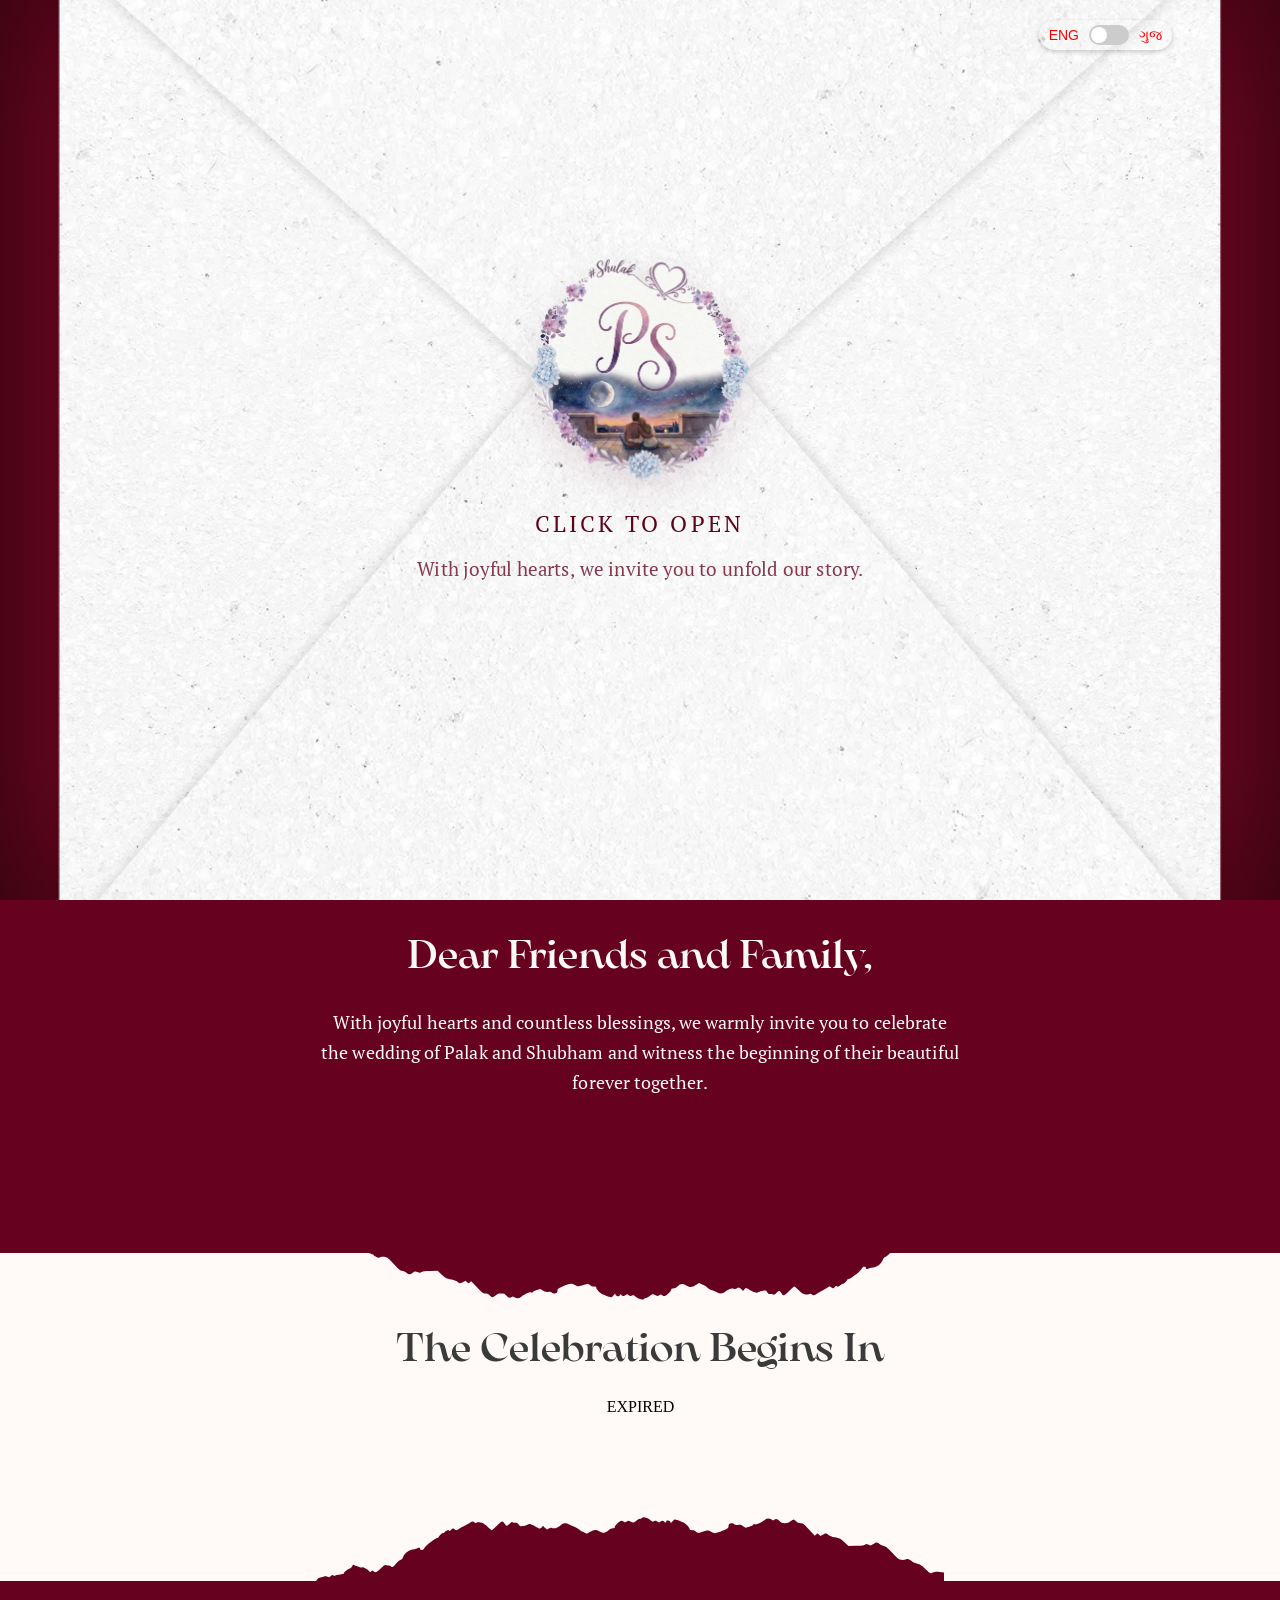
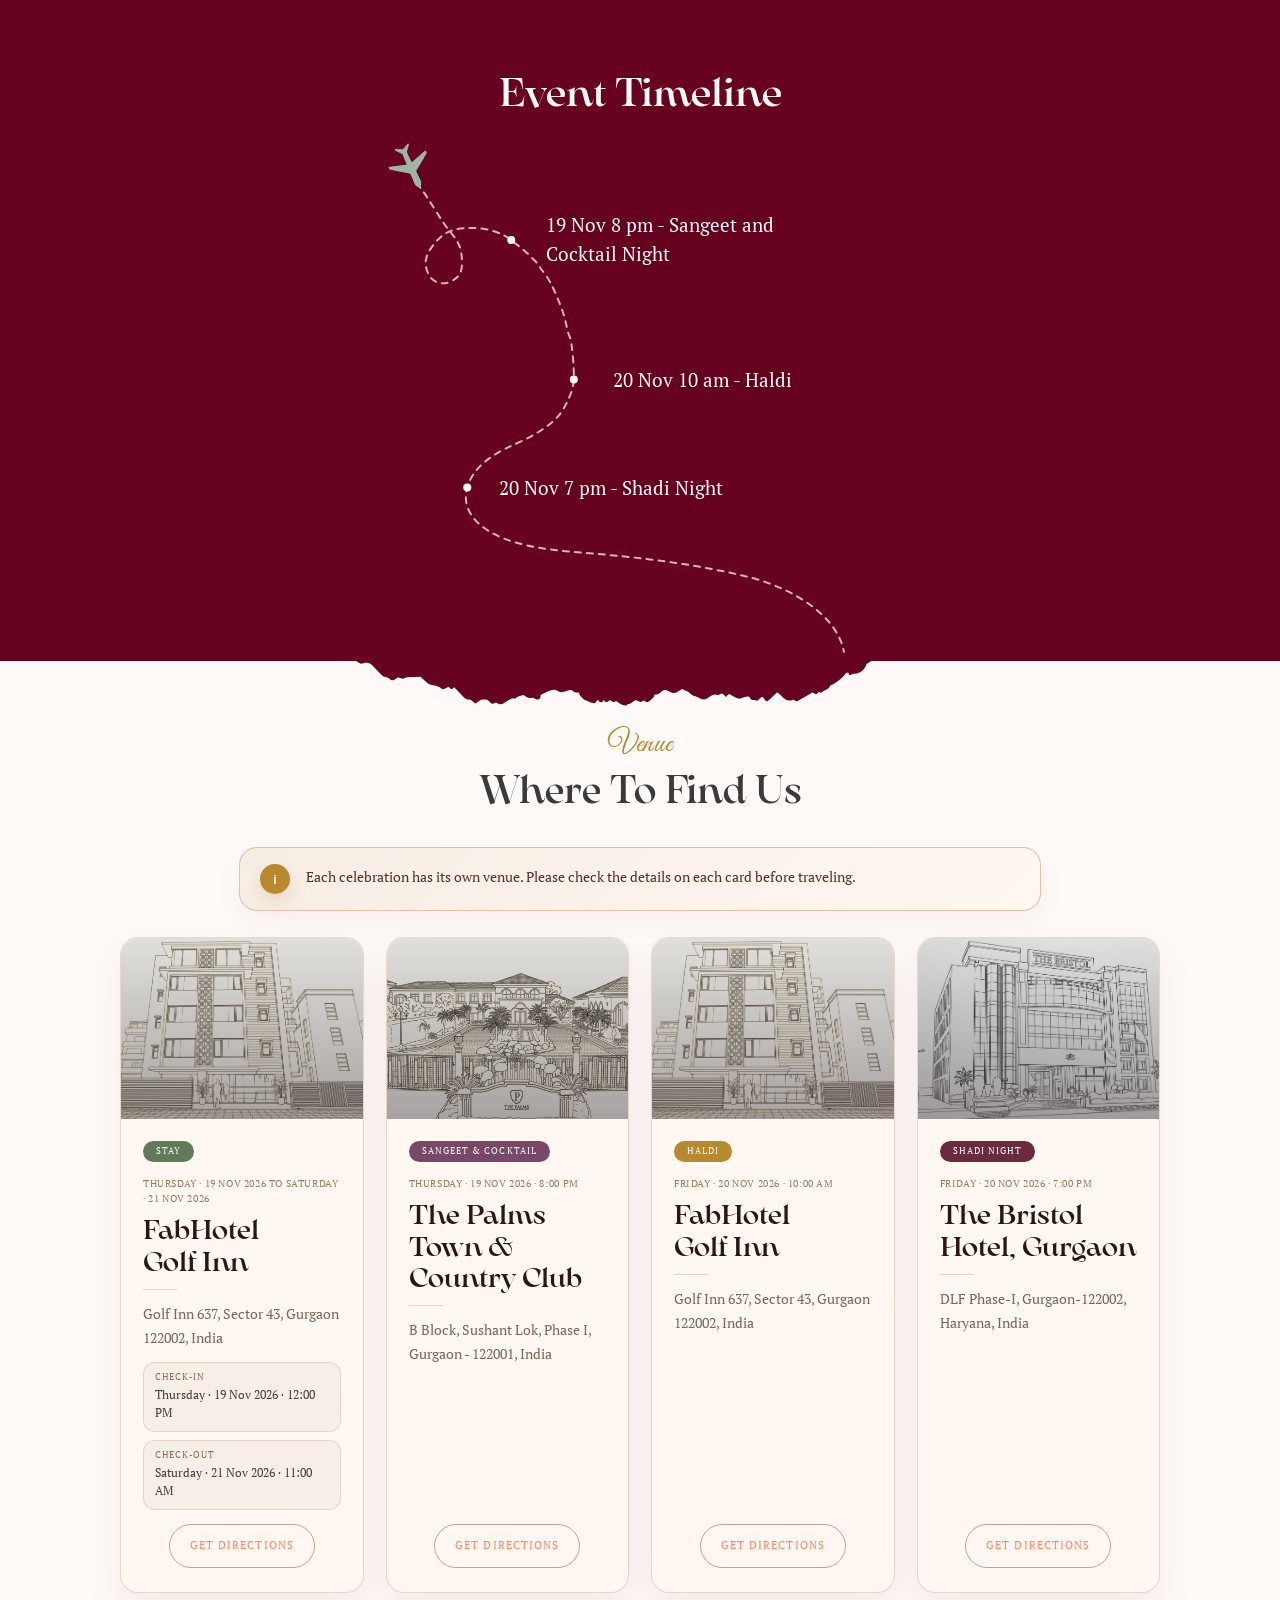
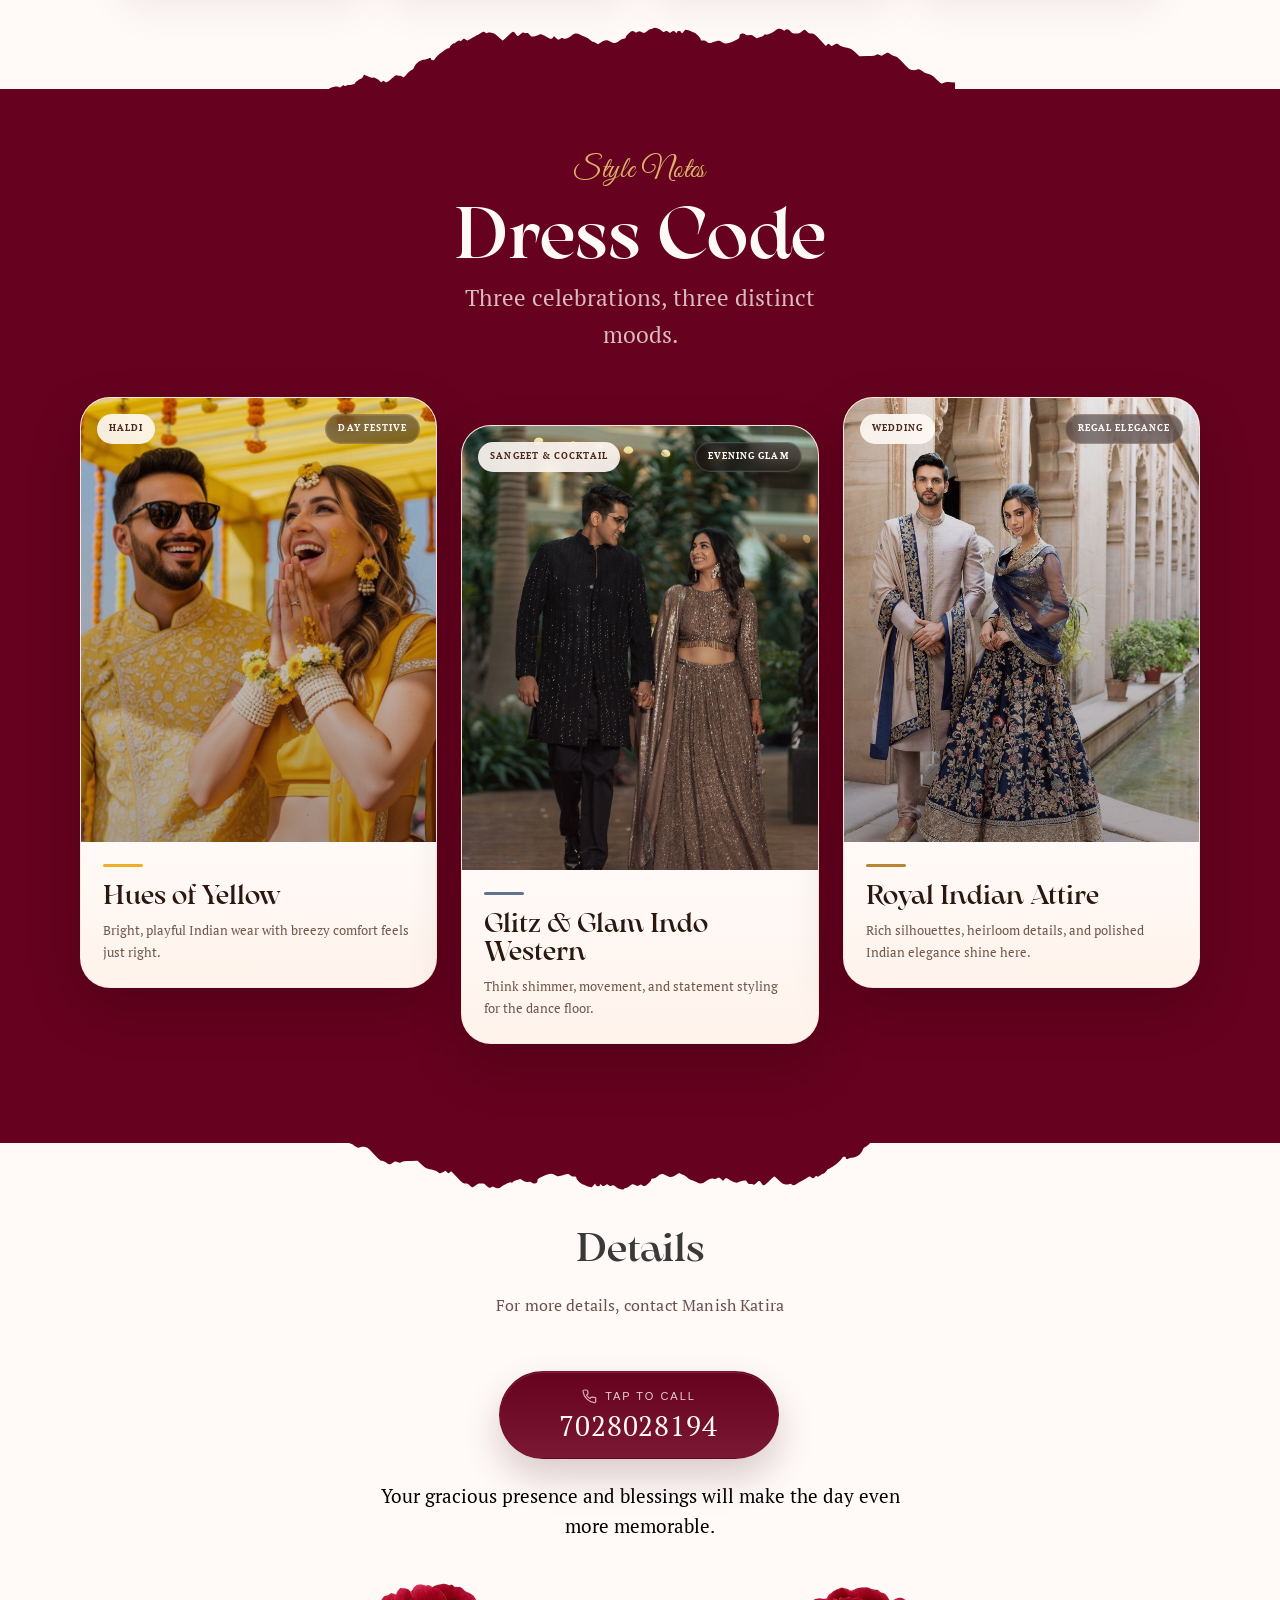
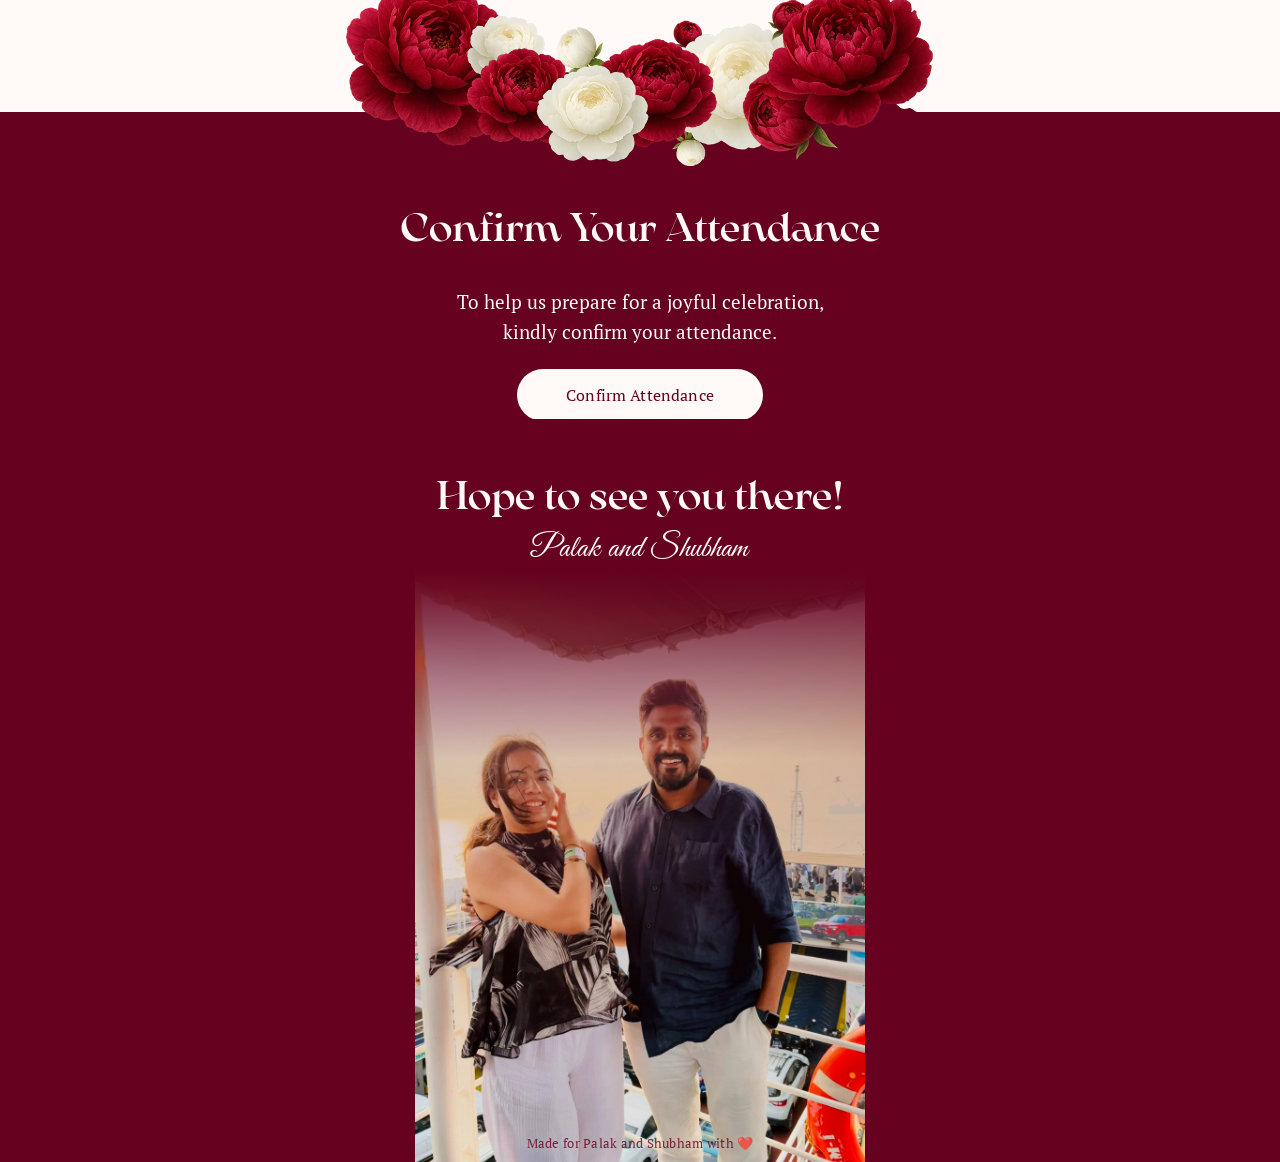
==== commit b1ef92ee: "checking the issue if fixed ." ====
--- a/index.html
+++ b/index.html
@@ -3,7 +3,7 @@
   <meta name="viewport" content="width=device-width, initial-scale=1.0"/>
   <title>Palak and Shubham</title>
   <link rel="shortcut icon" href="assets/images/favicon.ico" type="image/x-icon"/>
-  <link rel="stylesheet" href="styles.css"/>
+  <link rel="stylesheet" href="styles.css?v=20260411b"/>
   <style>
     #language-toggle {
       position: fixed;
@@ -94,8 +94,8 @@
 /> </div> </div> <div class='t396__elem tn-elem tn-elem__20528802831773847892509 ' data-elem-id='1773847892509' data-elem-type='image' data-field-top-value="-6" data-field-left-value="94" data-field-height-value="439" data-field-width-value="1012" data-field-axisy-value="top" data-field-axisx-value="left" data-field-container-value="grid" data-field-topunits-value="px" data-field-leftunits-value="px" data-field-heightunits-value="px" data-field-widthunits-value="px" data-animate-mobile="y" data-animate-sbs-event="click" data-animate-sbs-trgels="1773847037346" data-animate-sbs-opts="[{'mx':0,'my':0,'sx':1,'sy':1,'op':1,'ro':0,'ti':0,'ea':'0','dt':0},{'mx':0,'my':-430,'sx':1,'sy':1,'op':1,'ro':0,'ti':1500,'ea':'0','dt':2500}]" data-field-filewidth-value="989" data-field-fileheight-value="429" data-field-heightmode-value="hug"> <div class='tn-atom'> <img class='tn-atom__img t-img' data-original='assets/images/Polygon_1_3.webp'
 src='assets/images/Polygon_1_3.webp'
 alt='' imgfield='tn_img_1773847892509'
-/> </div> </div> <div class='t396__elem tn-elem popup-enter tn-elem__20528802831773847037346 ' data-elem-id='1773847037346' data-elem-type='image' data-field-top-value="288" data-field-left-value="515" data-field-height-value="170" data-field-width-value="170" data-field-axisy-value="top" data-field-axisx-value="left" data-field-container-value="grid" data-field-topunits-value="px" data-field-leftunits-value="px" data-field-heightunits-value="px" data-field-widthunits-value="px" data-animate-mobile="y" data-animate-sbs-event="click" data-animate-sbs-opts="[{'mx':0,'my':0,'sx':1,'sy':1,'op':1,'ro':0,'ti':0,'ea':'0','dt':0},{'mx':0,'my':0,'sx':1.22,'sy':1.22,'op':0,'ro':0,'ti':1500,'ea':'0','dt':1000}]" data-field-filewidth-value="1824" data-field-fileheight-value="2314" data-field-heightmode-value="hug"> <div class='tn-atom'> <img class='tn-atom__img' loading='eager' decoding='async' fetchpriority='high'
-src='assets/images/Pi7_cropper.webp'
+/> </div> </div> <div class='t396__elem tn-elem popup-enter tn-elem__20528802831773847037346 ' data-elem-id='1773847037346' data-elem-type='image' data-field-top-value="288" data-field-left-value="515" data-field-height-value="170" data-field-width-value="170" data-field-axisy-value="top" data-field-axisx-value="left" data-field-container-value="grid" data-field-topunits-value="px" data-field-leftunits-value="px" data-field-heightunits-value="px" data-field-widthunits-value="px" data-animate-mobile="y" data-animate-sbs-event="click" data-animate-sbs-opts="[{'mx':0,'my':0,'sx':1,'sy':1,'op':1,'ro':0,'ti':0,'ea':'0','dt':0},{'mx':0,'my':0,'sx':1.22,'sy':1.22,'op':0,'ro':0,'ti':1500,'ea':'0','dt':1000}]" data-field-filewidth-value="1824" data-field-fileheight-value="2314" data-field-heightmode-value="hug"> <div class='tn-atom'> <img class='tn-atom__img t-img' data-original='assets/images/Pi7_cropper.webp?v=20260411b'
+src='assets/images/Pi7_cropper.webp?v=20260411b'
 alt='' imgfield='tn_img_1773847037346'
 /> </div> </div> <div class='t396__elem tn-elem tn-elem__20528802831773926384566 ' data-elem-id='1773926384566' data-elem-type='text' data-field-top-value="468" data-field-left-value="535" data-field-height-value="31" data-field-width-value="130" data-field-axisy-value="top" data-field-axisx-value="left" data-field-container-value="grid" data-field-topunits-value="px" data-field-leftunits-value="px" data-field-heightunits-value="px" data-field-widthunits-value="px" data-animate-mobile="y" data-animate-sbs-event="click" data-animate-sbs-trgels="1773847037346" data-animate-sbs-opts="[{'mx':0,'my':0,'sx':1,'sy':1,'op':1,'ro':0,'ti':0,'ea':'0','dt':0},{'mx':0,'my':0,'sx':1,'sy':1,'op':0,'ro':0,'ti':1500,'ea':'0','dt':0}]" data-field-textfit-value="autoheight" data-field-fontsize-value="20"> <div class='tn-atom'field='tn_text_1773926384566'>Click to open</div> </div> <div class='t396__elem tn-elem tn-elem__20528802831774451670001 ' data-elem-id='1774451670001' data-elem-type='text' data-field-top-value="515" data-field-left-value="390" data-field-height-value="52" data-field-width-value="420" data-field-axisy-value="top" data-field-axisx-value="left" data-field-container-value="grid" data-field-topunits-value="px" data-field-leftunits-value="px" data-field-heightunits-value="px" data-field-widthunits-value="px" data-animate-mobile="y" data-animate-sbs-event="click" data-animate-sbs-trgels="1773847037346" data-animate-sbs-opts="[{'mx':0,'my':0,'sx':1,'sy':1,'op':1,'ro':0,'ti':0,'ea':'0','dt':0},{'mx':0,'my':0,'sx':1,'sy':1,'op':0,'ro':0,'ti':1500,'ea':'0','dt':0}]" data-field-textfit-value="autoheight" data-field-fontsize-value="19"> <div class='tn-atom' field='tn_text_1774451670001'>With joyful hearts, we invite you to unfold our story.</div> </div> </div> </div> <!-- /T396 --> </div> <div id="rec2049114373" class="r t-rec" style=" " data-animationappear="off" data-record-type="396"> <!-- T396 --> <div class='t396'> <div class="t396__artboard" data-artboard-recid="2049114373" data-artboard-screens="1200" data-artboard-height="800" data-artboard-valign="center" data-artboard-upscale="grid"> <div class="t396__carrier" data-artboard-recid="2049114373"></div> <div class="t396__filter" data-artboard-recid="2049114373"></div> <div class='t396__elem tn-elem tn-elem__20491143731773841348614000001' data-elem-id='1773841348614000001' data-elem-type='html' data-field-top-value="0" data-field-left-value="380" data-field-height-value="799" data-field-width-value="440" data-field-axisy-value="top" data-field-axisx-value="left" data-field-container-value="grid" data-field-topunits-value="px" data-field-leftunits-value="px" data-field-heightunits-value="px" data-field-widthunits-value="px" data-animate-mobile="y" data-field-widthmode-value="fixed"> <div class='tn-atom tn-atom__html'> <video muted loop playsinline style="width: 100%; height: auto; object-fit: cover; display: block;"> <source src="assets/images/IMG_6230.MP4" type="video/mp4">
 Your browser does not support the video tag.
@@ -268,5 +268,5 @@
 /> </div> </div> <div class='t396__elem tn-elem tn-elem__20038694911772813849329000001 t-animate' data-elem-id='1772813849329000001' data-elem-type='text' data-field-top-value="53" data-field-left-value="420" data-field-height-value="45" data-field-width-value="360" data-field-axisy-value="top" data-field-axisx-value="left" data-field-container-value="grid" data-field-topunits-value="px" data-field-leftunits-value="px" data-field-heightunits-value="px" data-field-widthunits-value="px" data-animate-style="fadeinup" data-animate-duration="2" data-animate-distance="40" data-animate-mobile="y" data-field-textfit-value="autoheight" data-field-fontsize-value="28"> <div class='tn-atom'field='tn_text_1772813849329000001'>Palak and Shubham</div> </div> <div id="vp-made-with-love" class="vp-made-with-love">Made for Palak and Shubham with ❤️</div> </div> </div> <!-- /T396 --> </div> </div> <!--/allrecords--> <!-- Stat -->   <!-- YouTube IFrame API (music only) -->
   <script src="https://www.youtube.com/iframe_api"></script>
   <!-- All JS -->
-  <script src="script.js"></script>
+  <script src="script.js?v=20260411b"></script>
 </body> </html>
--- a/styles.css
+++ b/styles.css
@@ -245,9 +245,6 @@
   filter:drop-shadow(0 10px 16px rgba(69,0,18,0.12));
   transform:none !important;
 }
-#rec2052880283 .tn-elem[data-elem-id="1773847037346"] .tn-atom__img[data-vp-fallback-applied="true"]{
-  transform:none !important;
-}
 #rec2052880283 .tn-elem[data-elem-id="1773926384566"]{
   top:478px !important;
   left:50% !important;
@@ -313,9 +310,6 @@
     --vp-opening-seal-size:170px;
     --vp-opening-seal-top:278px;
   }
-  #rec2052880283 .tn-elem[data-elem-id="1773847037346"] .tn-atom__img[data-vp-fallback-applied="true"]{
-    transform:none !important;
-  }
   #rec2052880283 .tn-elem[data-elem-id="1773926384566"]{
     top:468px !important;
     width:284px !important;
@@ -331,27 +325,20 @@
 }
 @media screen and (max-width:479px){
   #rec2052880283{
-    --vp-opening-seal-size:154px;
-    --vp-opening-seal-top:286px;
-  }
-  #rec2052880283 .tn-elem[data-elem-id="1773847037346"] .tn-atom__img[data-vp-fallback-applied="true"]{
-    transform:none !important;
+    --vp-opening-seal-size:162px;
+    --vp-opening-seal-top:282px;
   }
   #rec2052880283 .tn-elem[data-elem-id="1773926384566"]{
-    top:452px !important;
-    width:252px !important;
-  }
-  #rec2052880283 .tn-elem[data-elem-id="1773926384566"] .tn-atom{
-    font-size:18px !important;
-    letter-spacing:0.08em !important;
+    top:462px !important;
+    width:270px !important;
   }
   #rec2052880283 .tn-elem[data-elem-id="1774451670001"]{
-    top:486px !important;
-    width:328px !important;
+    top:494px !important;
+    width:370px !important;
   }
   #rec2052880283 .tn-elem[data-elem-id="1774451670001"] .tn-atom{
-    font-size:12px;
-    line-height:1.34;
+    font-size:13px;
+    line-height:1.38;
   }
 }
 #rec2052880283.vp-opening-stage--dismissing{
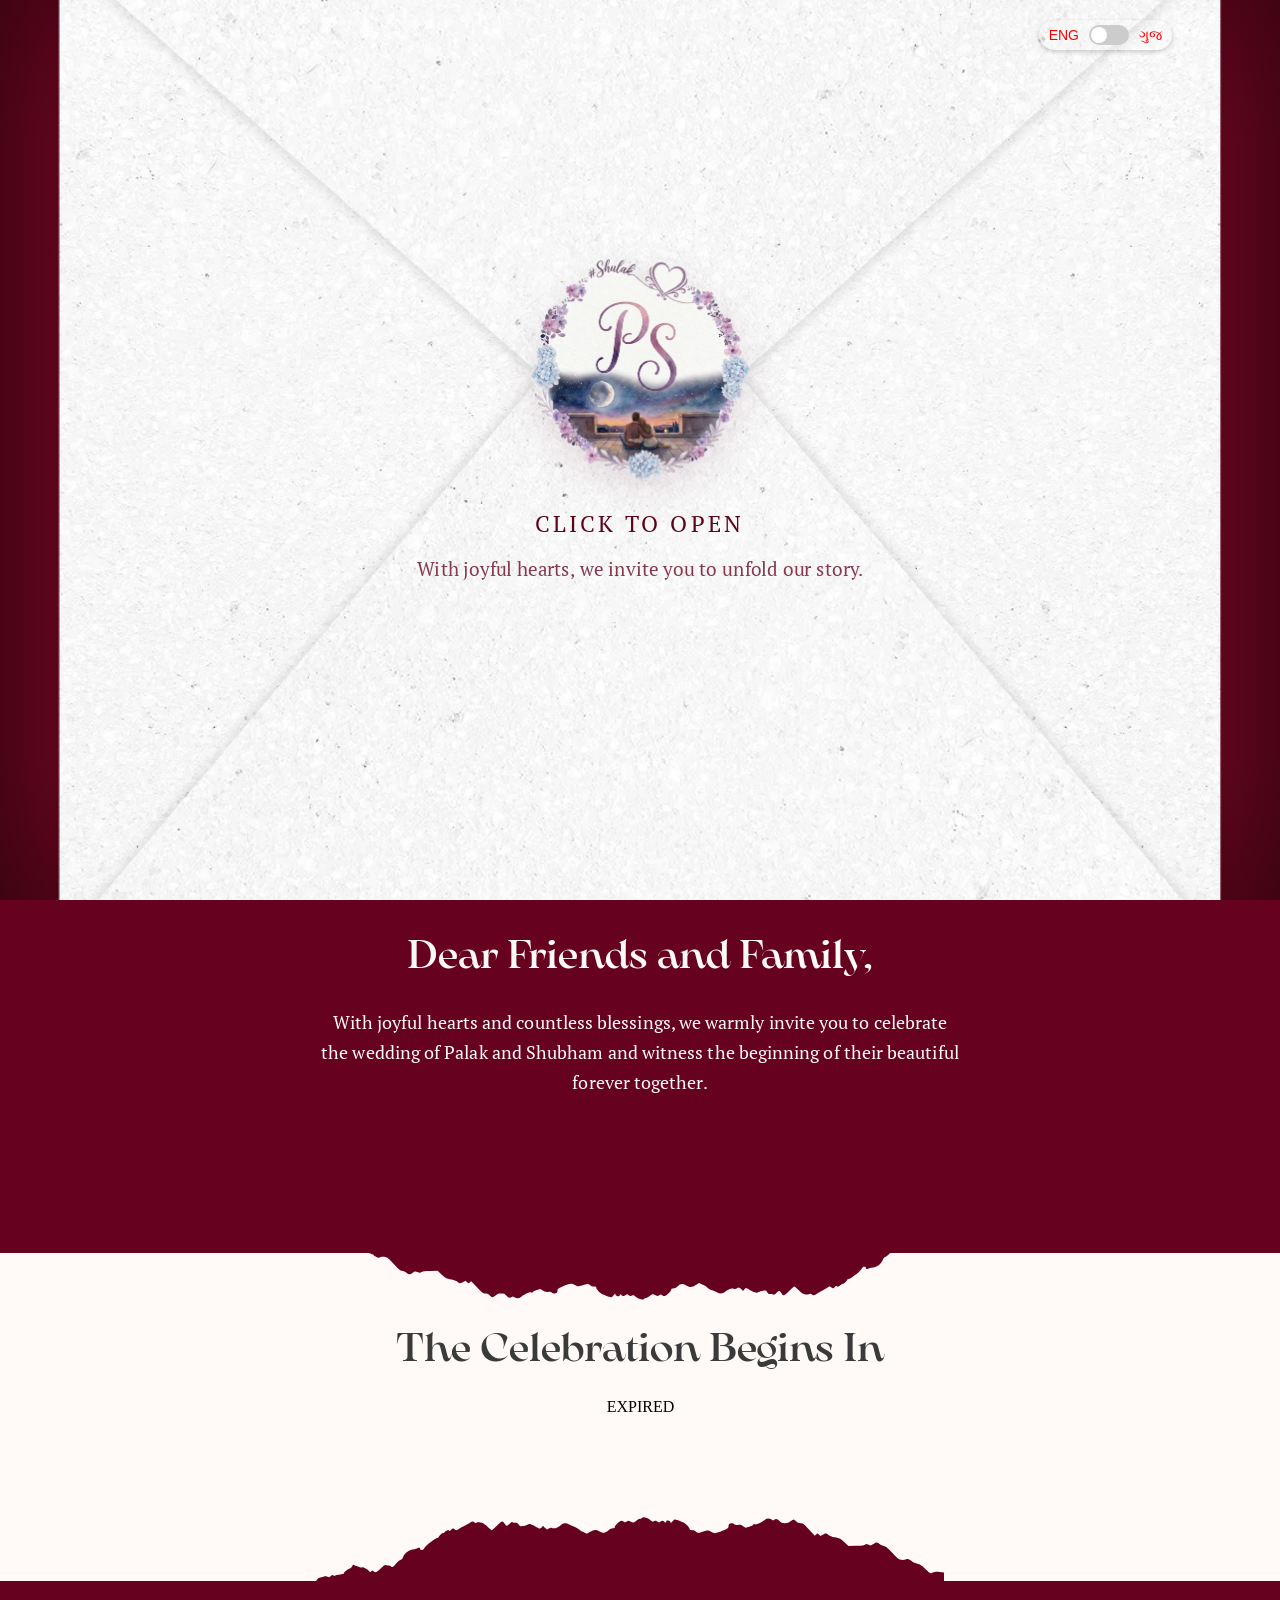
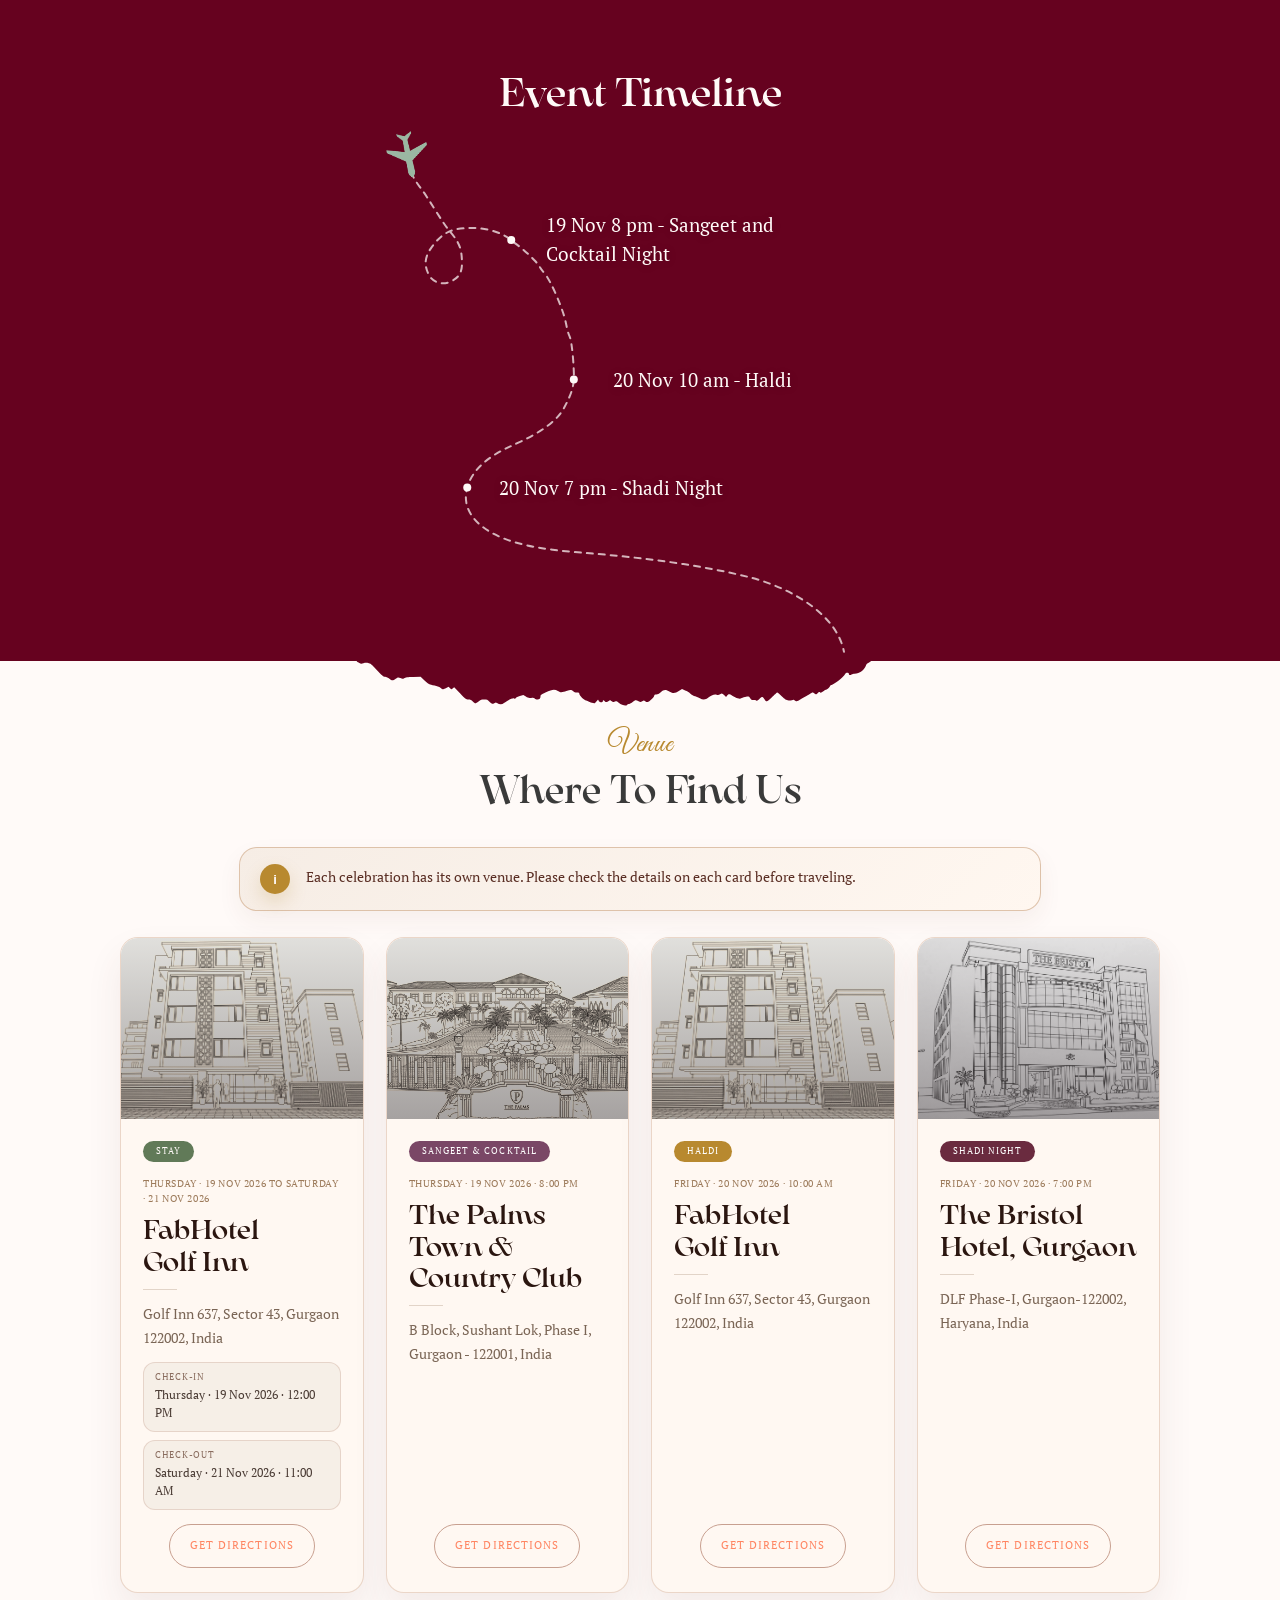
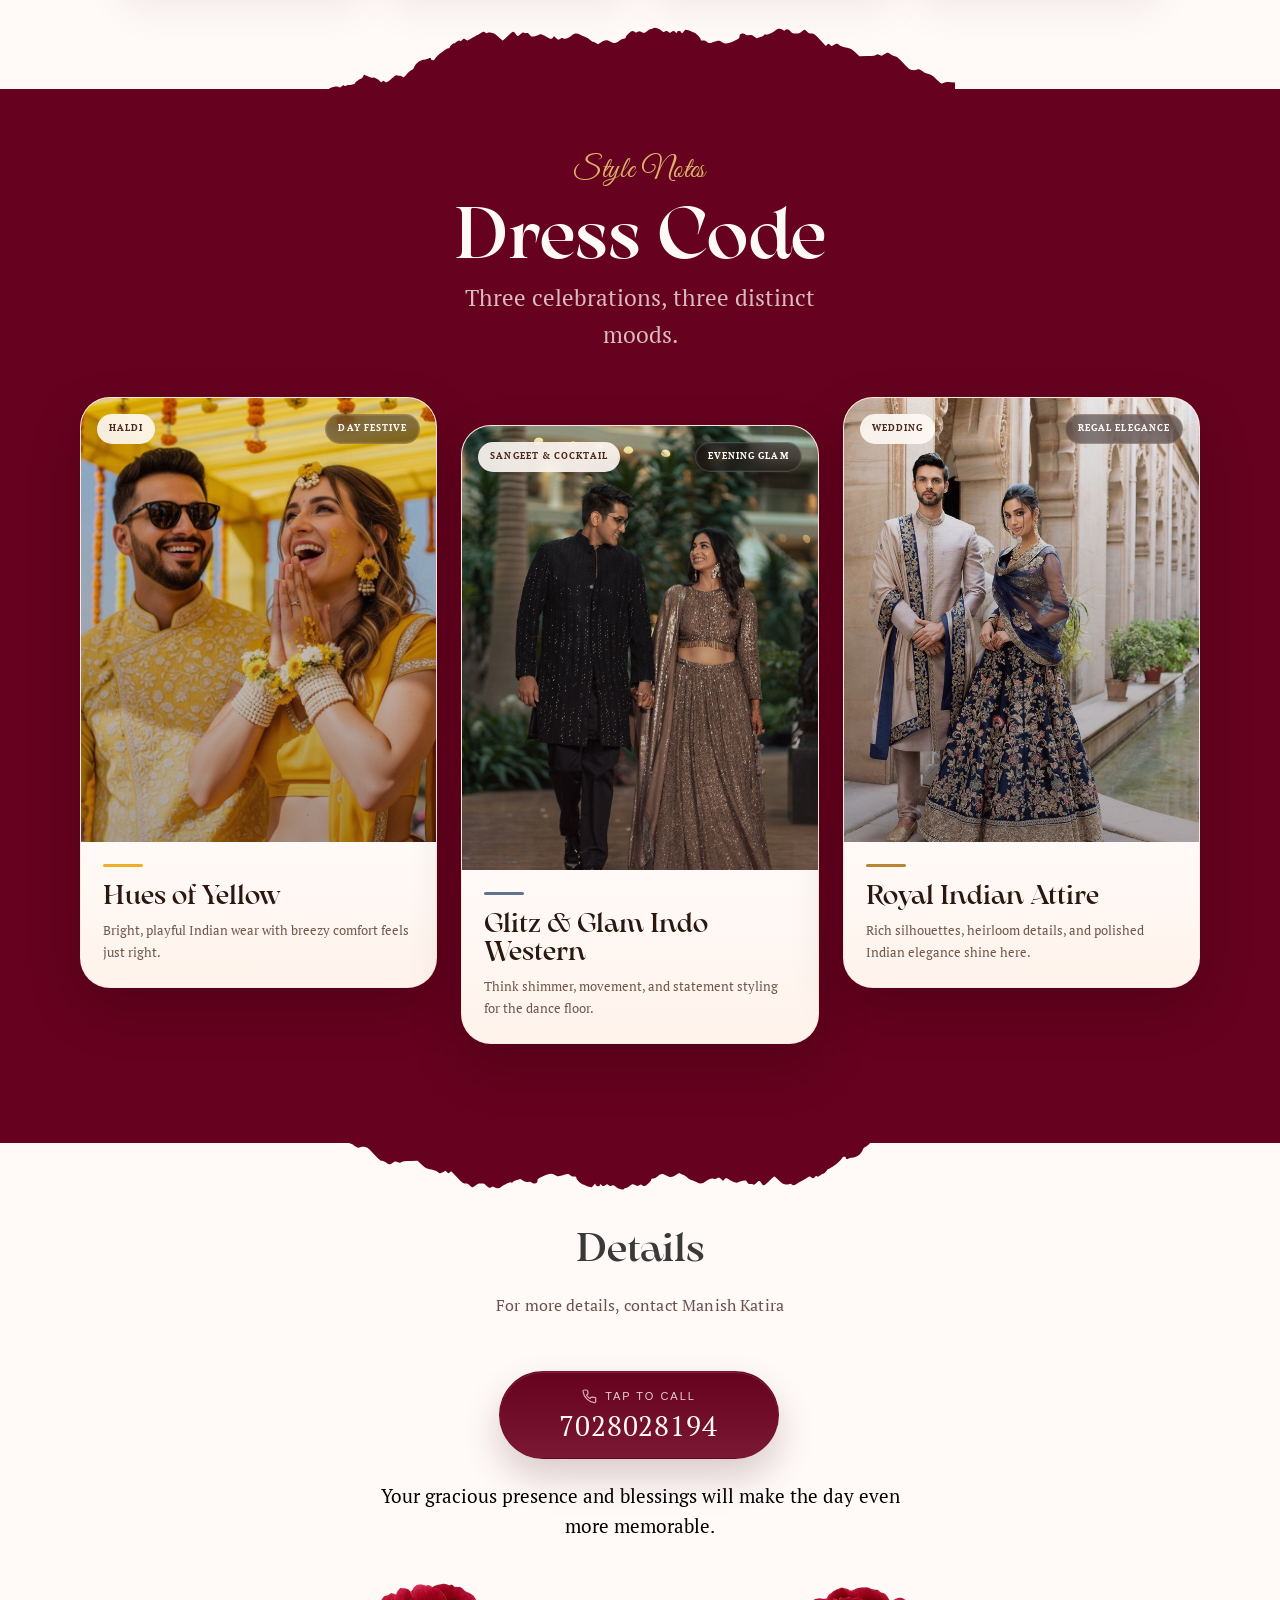
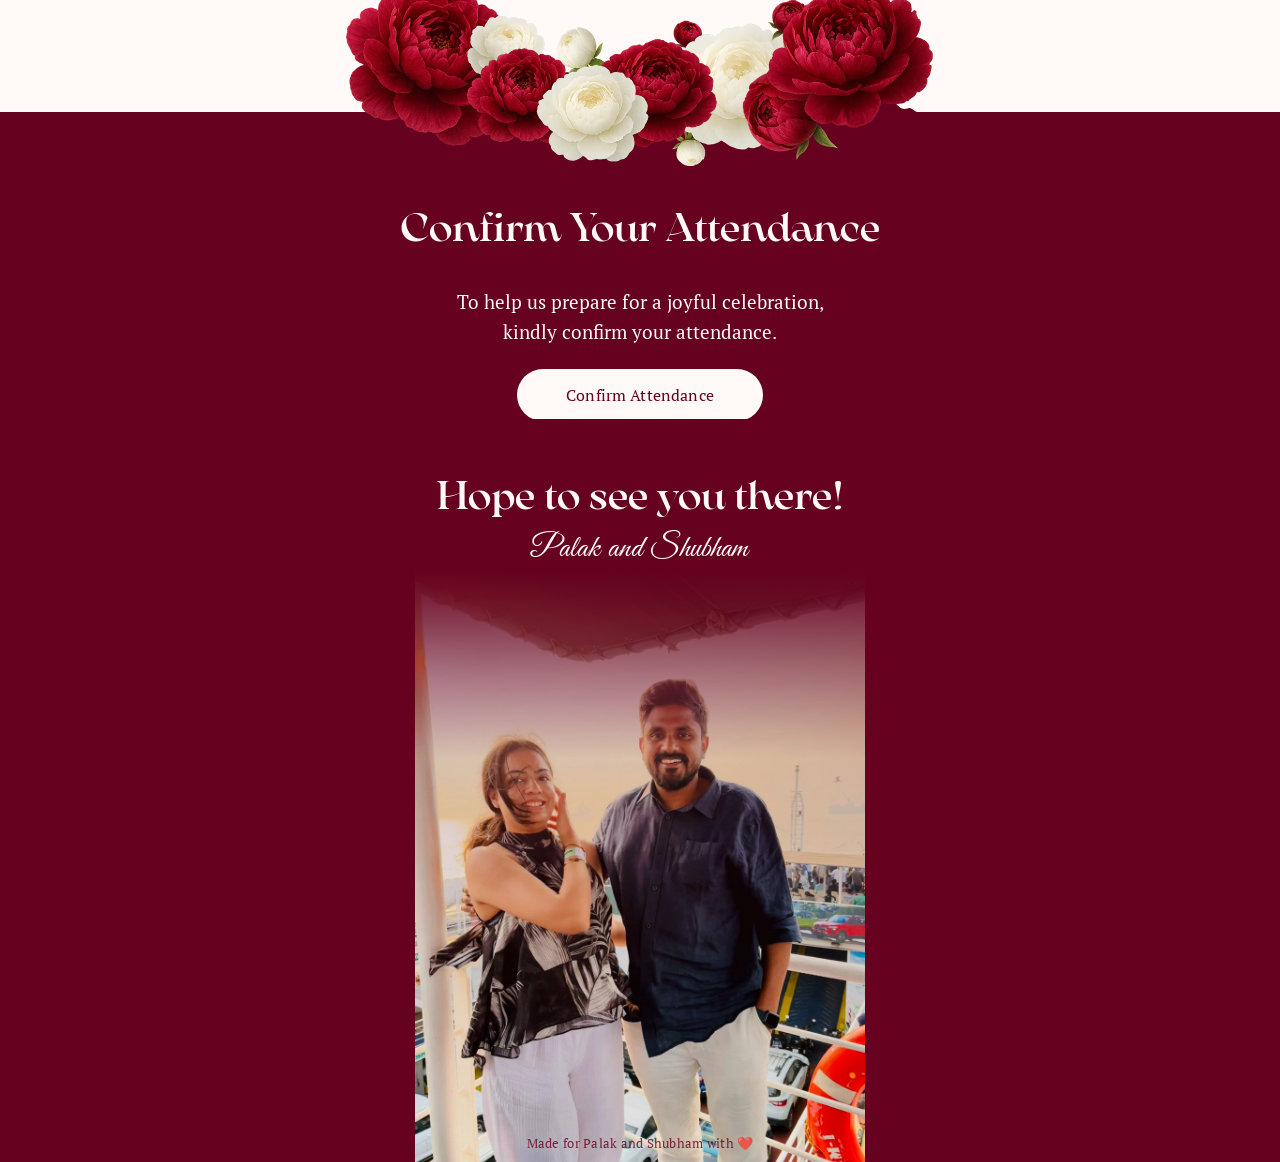
==== commit 2baf869d: "inspecting changes for webp ." ====
--- a/index.html
+++ b/index.html
@@ -3,7 +3,7 @@
   <meta name="viewport" content="width=device-width, initial-scale=1.0"/>
   <title>Palak and Shubham</title>
   <link rel="shortcut icon" href="assets/images/favicon.ico" type="image/x-icon"/>
-  <link rel="stylesheet" href="styles.css?v=20260411b"/>
+  <link rel="stylesheet" href="styles.css?v=20260412a"/>
   <style>
     #language-toggle {
       position: fixed;
@@ -94,8 +94,8 @@
 /> </div> </div> <div class='t396__elem tn-elem tn-elem__20528802831773847892509 ' data-elem-id='1773847892509' data-elem-type='image' data-field-top-value="-6" data-field-left-value="94" data-field-height-value="439" data-field-width-value="1012" data-field-axisy-value="top" data-field-axisx-value="left" data-field-container-value="grid" data-field-topunits-value="px" data-field-leftunits-value="px" data-field-heightunits-value="px" data-field-widthunits-value="px" data-animate-mobile="y" data-animate-sbs-event="click" data-animate-sbs-trgels="1773847037346" data-animate-sbs-opts="[{'mx':0,'my':0,'sx':1,'sy':1,'op':1,'ro':0,'ti':0,'ea':'0','dt':0},{'mx':0,'my':-430,'sx':1,'sy':1,'op':1,'ro':0,'ti':1500,'ea':'0','dt':2500}]" data-field-filewidth-value="989" data-field-fileheight-value="429" data-field-heightmode-value="hug"> <div class='tn-atom'> <img class='tn-atom__img t-img' data-original='assets/images/Polygon_1_3.webp'
 src='assets/images/Polygon_1_3.webp'
 alt='' imgfield='tn_img_1773847892509'
-/> </div> </div> <div class='t396__elem tn-elem popup-enter tn-elem__20528802831773847037346 ' data-elem-id='1773847037346' data-elem-type='image' data-field-top-value="288" data-field-left-value="515" data-field-height-value="170" data-field-width-value="170" data-field-axisy-value="top" data-field-axisx-value="left" data-field-container-value="grid" data-field-topunits-value="px" data-field-leftunits-value="px" data-field-heightunits-value="px" data-field-widthunits-value="px" data-animate-mobile="y" data-animate-sbs-event="click" data-animate-sbs-opts="[{'mx':0,'my':0,'sx':1,'sy':1,'op':1,'ro':0,'ti':0,'ea':'0','dt':0},{'mx':0,'my':0,'sx':1.22,'sy':1.22,'op':0,'ro':0,'ti':1500,'ea':'0','dt':1000}]" data-field-filewidth-value="1824" data-field-fileheight-value="2314" data-field-heightmode-value="hug"> <div class='tn-atom'> <img class='tn-atom__img t-img' data-original='assets/images/Pi7_cropper.webp?v=20260411b'
-src='assets/images/Pi7_cropper.webp?v=20260411b'
+/> </div> </div> <div class='t396__elem tn-elem popup-enter tn-elem__20528802831773847037346 ' data-elem-id='1773847037346' data-elem-type='image' data-field-top-value="288" data-field-left-value="515" data-field-height-value="170" data-field-width-value="170" data-field-axisy-value="top" data-field-axisx-value="left" data-field-container-value="grid" data-field-topunits-value="px" data-field-leftunits-value="px" data-field-heightunits-value="px" data-field-widthunits-value="px" data-animate-mobile="y" data-animate-sbs-event="click" data-animate-sbs-opts="[{'mx':0,'my':0,'sx':1,'sy':1,'op':1,'ro':0,'ti':0,'ea':'0','dt':0},{'mx':0,'my':0,'sx':1.22,'sy':1.22,'op':0,'ro':0,'ti':1500,'ea':'0','dt':1000}]" data-field-filewidth-value="1824" data-field-fileheight-value="2314" data-field-heightmode-value="hug"> <div class='tn-atom'> <img class='tn-atom__img t-img' data-original='assets/images/Pi7_cropper.webp?v=20260412a'
+src='assets/images/Pi7_cropper.webp?v=20260412a'
 alt='' imgfield='tn_img_1773847037346'
 /> </div> </div> <div class='t396__elem tn-elem tn-elem__20528802831773926384566 ' data-elem-id='1773926384566' data-elem-type='text' data-field-top-value="468" data-field-left-value="535" data-field-height-value="31" data-field-width-value="130" data-field-axisy-value="top" data-field-axisx-value="left" data-field-container-value="grid" data-field-topunits-value="px" data-field-leftunits-value="px" data-field-heightunits-value="px" data-field-widthunits-value="px" data-animate-mobile="y" data-animate-sbs-event="click" data-animate-sbs-trgels="1773847037346" data-animate-sbs-opts="[{'mx':0,'my':0,'sx':1,'sy':1,'op':1,'ro':0,'ti':0,'ea':'0','dt':0},{'mx':0,'my':0,'sx':1,'sy':1,'op':0,'ro':0,'ti':1500,'ea':'0','dt':0}]" data-field-textfit-value="autoheight" data-field-fontsize-value="20"> <div class='tn-atom'field='tn_text_1773926384566'>Click to open</div> </div> <div class='t396__elem tn-elem tn-elem__20528802831774451670001 ' data-elem-id='1774451670001' data-elem-type='text' data-field-top-value="515" data-field-left-value="390" data-field-height-value="52" data-field-width-value="420" data-field-axisy-value="top" data-field-axisx-value="left" data-field-container-value="grid" data-field-topunits-value="px" data-field-leftunits-value="px" data-field-heightunits-value="px" data-field-widthunits-value="px" data-animate-mobile="y" data-animate-sbs-event="click" data-animate-sbs-trgels="1773847037346" data-animate-sbs-opts="[{'mx':0,'my':0,'sx':1,'sy':1,'op':1,'ro':0,'ti':0,'ea':'0','dt':0},{'mx':0,'my':0,'sx':1,'sy':1,'op':0,'ro':0,'ti':1500,'ea':'0','dt':0}]" data-field-textfit-value="autoheight" data-field-fontsize-value="19"> <div class='tn-atom' field='tn_text_1774451670001'>With joyful hearts, we invite you to unfold our story.</div> </div> </div> </div> <!-- /T396 --> </div> <div id="rec2049114373" class="r t-rec" style=" " data-animationappear="off" data-record-type="396"> <!-- T396 --> <div class='t396'> <div class="t396__artboard" data-artboard-recid="2049114373" data-artboard-screens="1200" data-artboard-height="800" data-artboard-valign="center" data-artboard-upscale="grid"> <div class="t396__carrier" data-artboard-recid="2049114373"></div> <div class="t396__filter" data-artboard-recid="2049114373"></div> <div class='t396__elem tn-elem tn-elem__20491143731773841348614000001' data-elem-id='1773841348614000001' data-elem-type='html' data-field-top-value="0" data-field-left-value="380" data-field-height-value="799" data-field-width-value="440" data-field-axisy-value="top" data-field-axisx-value="left" data-field-container-value="grid" data-field-topunits-value="px" data-field-leftunits-value="px" data-field-heightunits-value="px" data-field-widthunits-value="px" data-animate-mobile="y" data-field-widthmode-value="fixed"> <div class='tn-atom tn-atom__html'> <video muted loop playsinline style="width: 100%; height: auto; object-fit: cover; display: block;"> <source src="assets/images/IMG_6230.MP4" type="video/mp4">
 Your browser does not support the video tag.
@@ -268,5 +268,5 @@
 /> </div> </div> <div class='t396__elem tn-elem tn-elem__20038694911772813849329000001 t-animate' data-elem-id='1772813849329000001' data-elem-type='text' data-field-top-value="53" data-field-left-value="420" data-field-height-value="45" data-field-width-value="360" data-field-axisy-value="top" data-field-axisx-value="left" data-field-container-value="grid" data-field-topunits-value="px" data-field-leftunits-value="px" data-field-heightunits-value="px" data-field-widthunits-value="px" data-animate-style="fadeinup" data-animate-duration="2" data-animate-distance="40" data-animate-mobile="y" data-field-textfit-value="autoheight" data-field-fontsize-value="28"> <div class='tn-atom'field='tn_text_1772813849329000001'>Palak and Shubham</div> </div> <div id="vp-made-with-love" class="vp-made-with-love">Made for Palak and Shubham with ❤️</div> </div> </div> <!-- /T396 --> </div> </div> <!--/allrecords--> <!-- Stat -->   <!-- YouTube IFrame API (music only) -->
   <script src="https://www.youtube.com/iframe_api"></script>
   <!-- All JS -->
-  <script src="script.js?v=20260411b"></script>
+  <script src="script.js?v=20260412a"></script>
 </body> </html>
--- a/styles.css
+++ b/styles.css
@@ -380,6 +380,69 @@
   }
   #rec2052880283 .popup-enter .tn-atom{
     transform:scale(var(--vp-opening-cta-scale, 1));
+  }
+}
+#vp-seal-debug-panel{
+  position:fixed;
+  left:12px;
+  right:12px;
+  bottom:12px;
+  z-index:20000;
+  display:none;
+  padding:12px 12px 10px;
+  border-radius:16px;
+  background:rgba(28,18,22,0.92);
+  color:#fff8fb;
+  box-shadow:0 18px 34px rgba(19,8,12,0.35);
+  backdrop-filter:blur(14px);
+  -webkit-backdrop-filter:blur(14px);
+  max-height:42vh;
+  overflow:auto;
+}
+body.vp-seal-debug-active #vp-seal-debug-panel{
+  display:block;
+}
+.vp-seal-debug-panel__close{
+  display:inline-flex;
+  align-items:center;
+  justify-content:center;
+  margin:0 0 8px;
+  padding:7px 11px;
+  border:0;
+  border-radius:999px;
+  background:#fff0f4;
+  color:#59061b;
+  font:600 12px/1.1 'Ovo-Regular',Georgia,serif;
+}
+.vp-seal-debug-panel__log{
+  margin:0;
+  white-space:pre-wrap;
+  word-break:break-word;
+  font:500 11px/1.45 ui-monospace,SFMono-Regular,Menlo,Consolas,monospace;
+}
+body.vp-seal-debug-active #rec2052880283 .tn-elem[data-elem-id="1773847037346"]{
+  outline:2px dashed rgba(165,17,54,0.82);
+  outline-offset:5px;
+}
+body.vp-seal-debug-active #rec2052880283 .tn-elem[data-elem-id="1773847037346"] .tn-atom__img{
+  background:rgba(165,17,54,0.08);
+}
+body.vp-seal-debug-active #rec2052880283 .tn-elem[data-elem-id="1773926384566"],
+body.vp-seal-debug-active #rec2052880283 .tn-elem[data-elem-id="1774451670001"]{
+  outline:1px dashed rgba(89,6,27,0.38);
+  outline-offset:3px;
+}
+@media screen and (max-width:479px){
+  #vp-seal-debug-panel{
+    left:8px;
+    right:8px;
+    bottom:8px;
+    padding:10px 10px 8px;
+    max-height:48vh;
+  }
+  .vp-seal-debug-panel__log{
+    font-size:10px;
+    line-height:1.4;
   }
 }
 
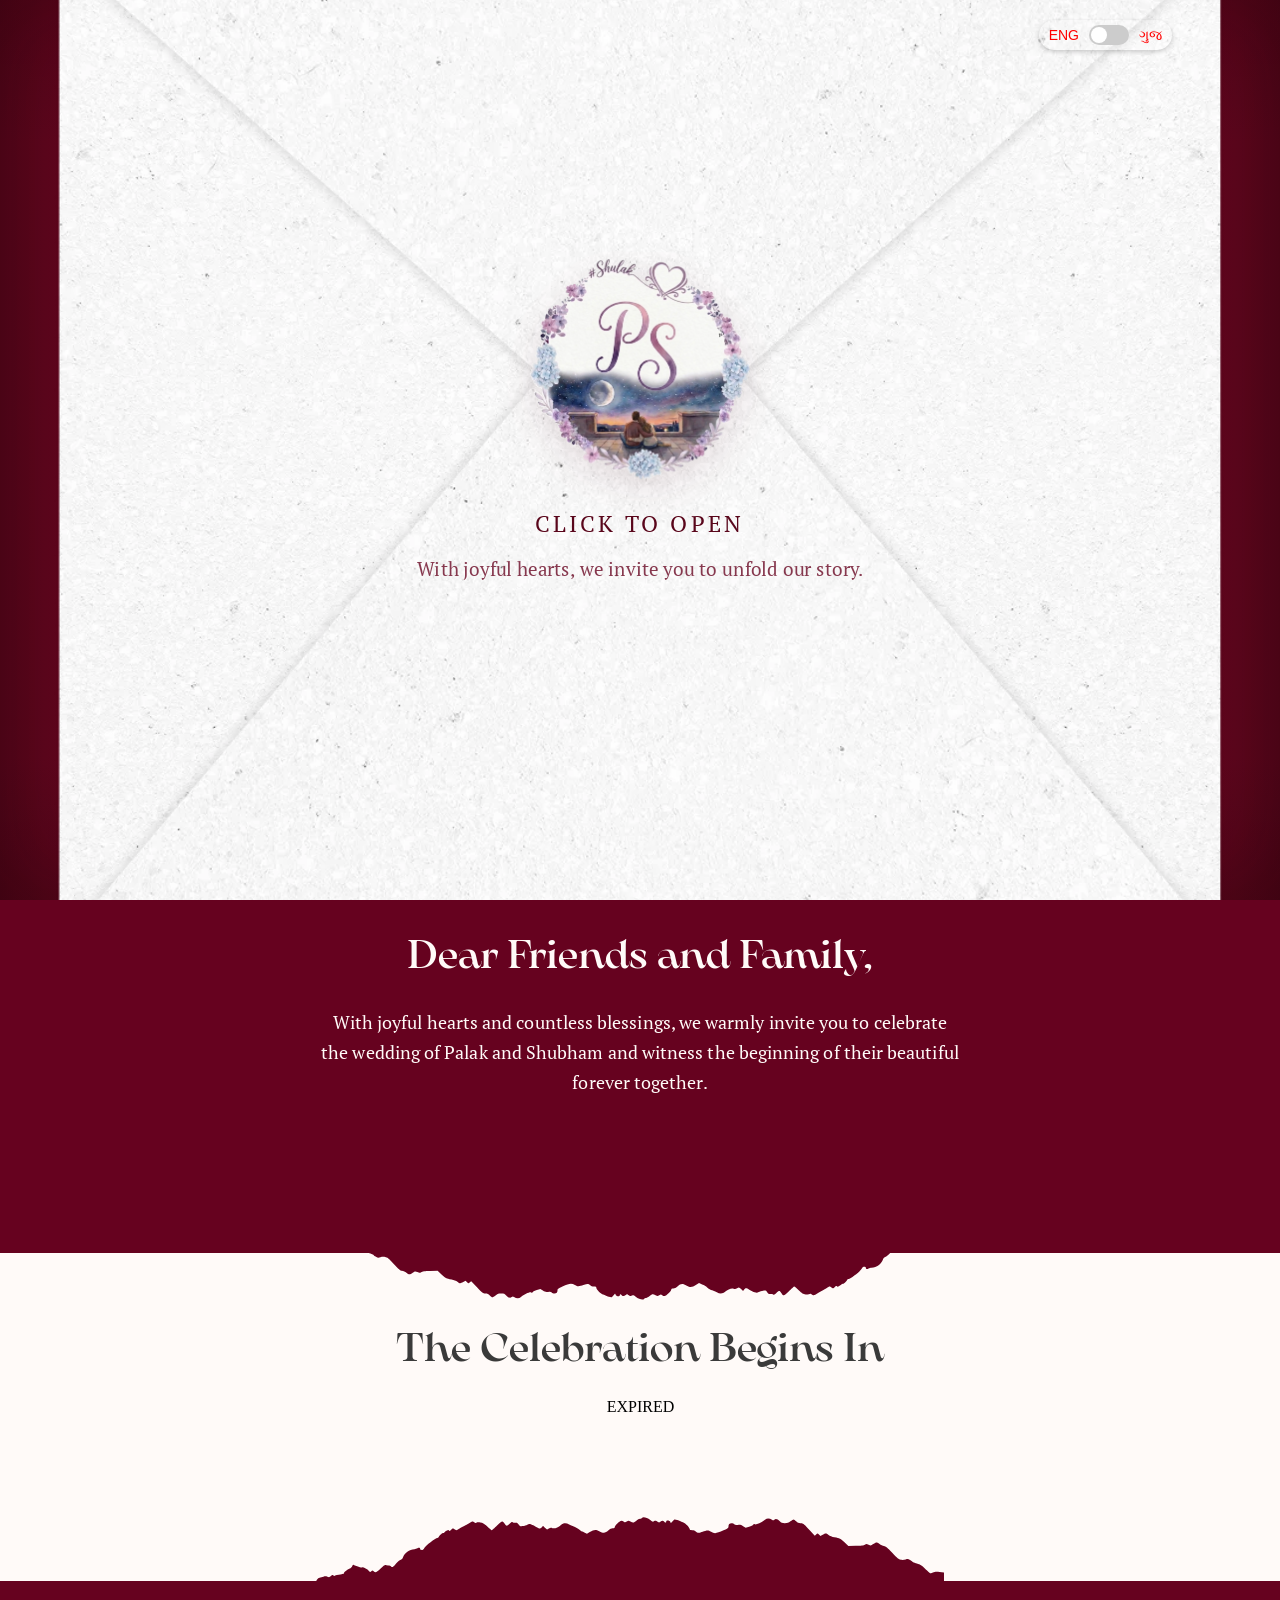
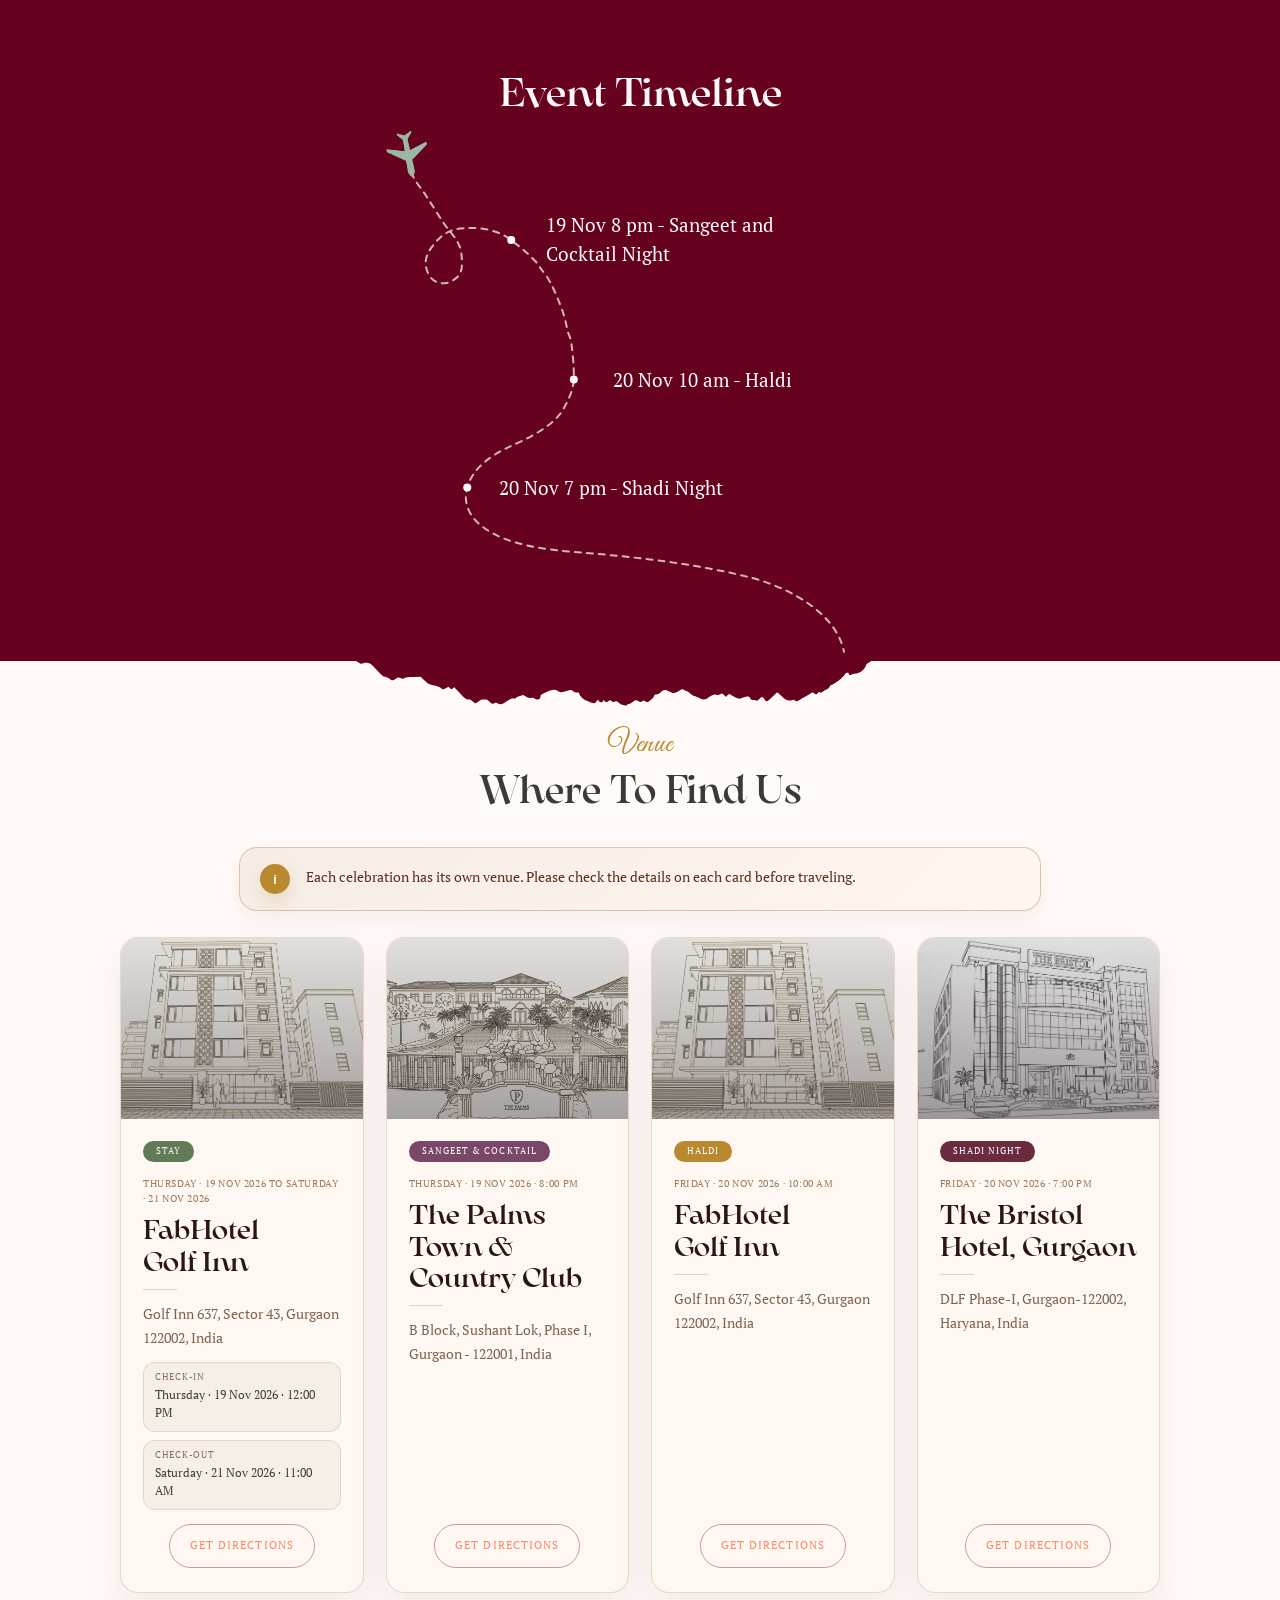
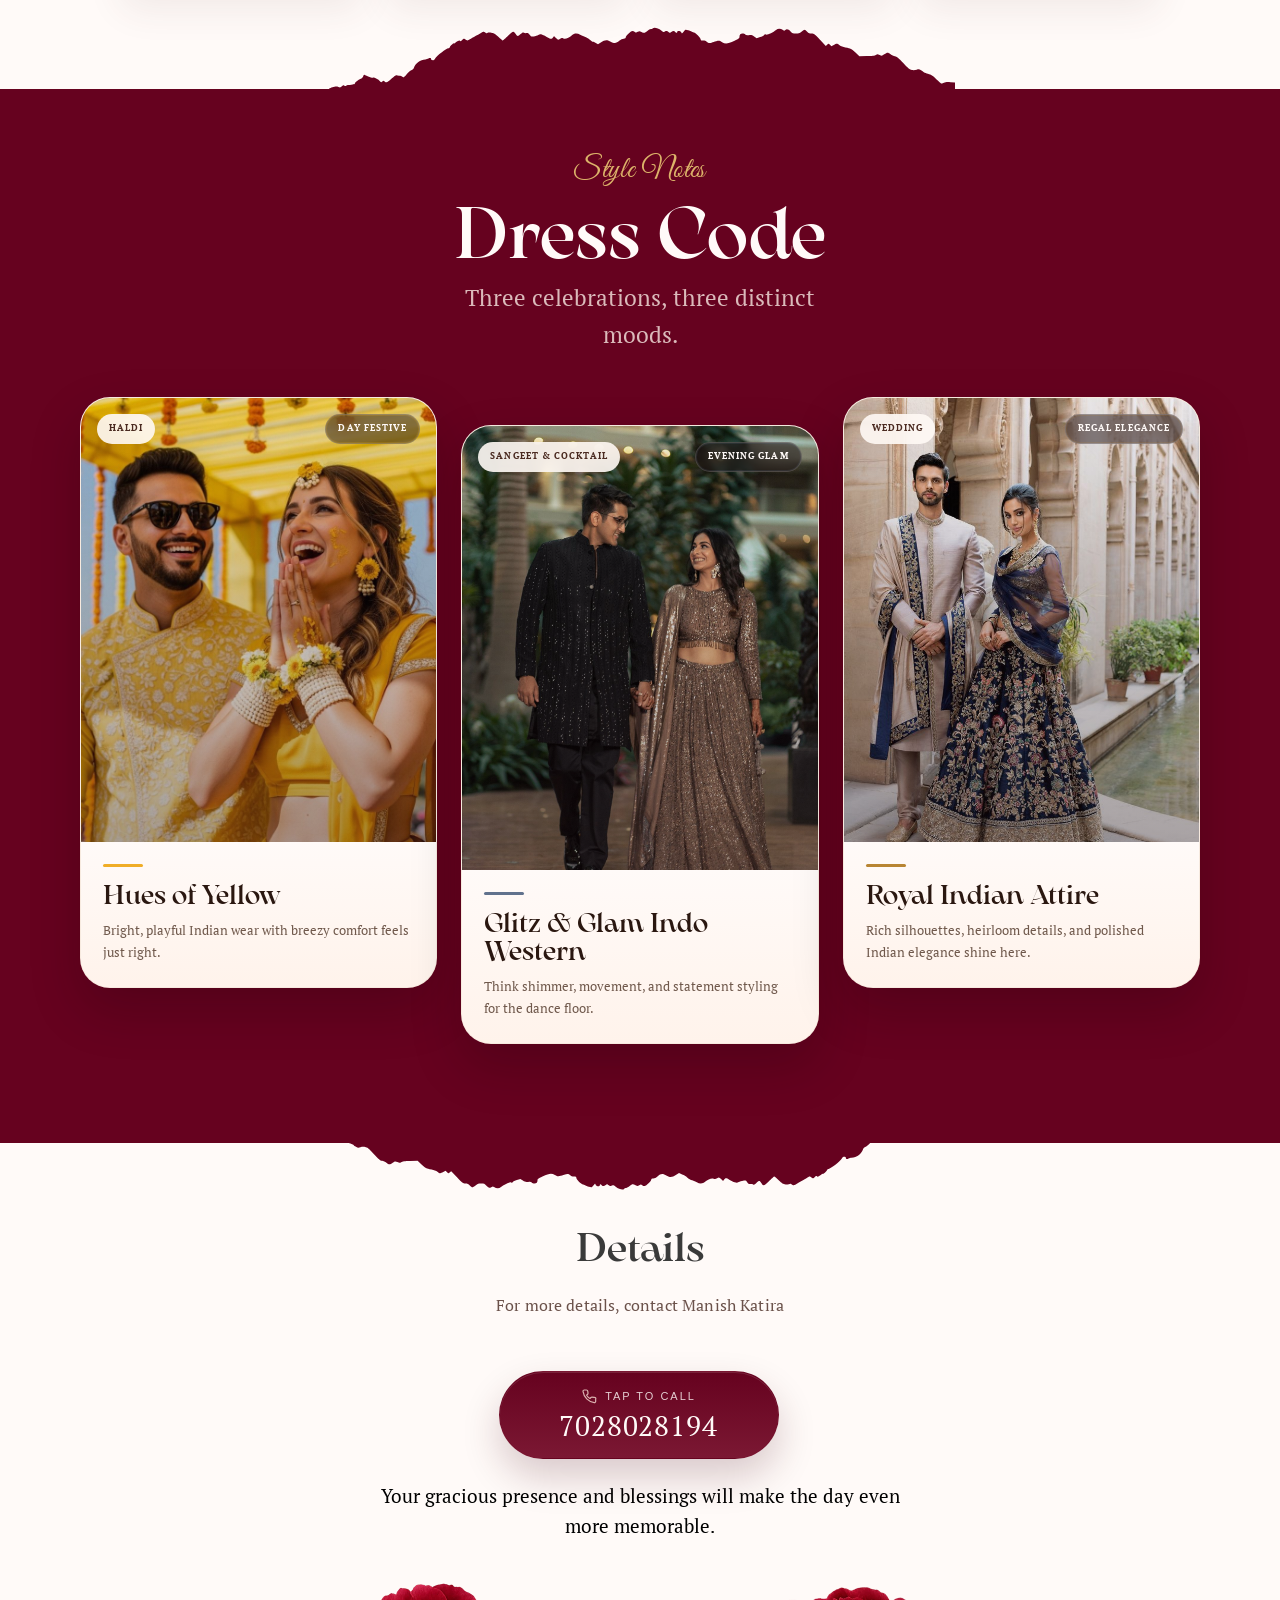
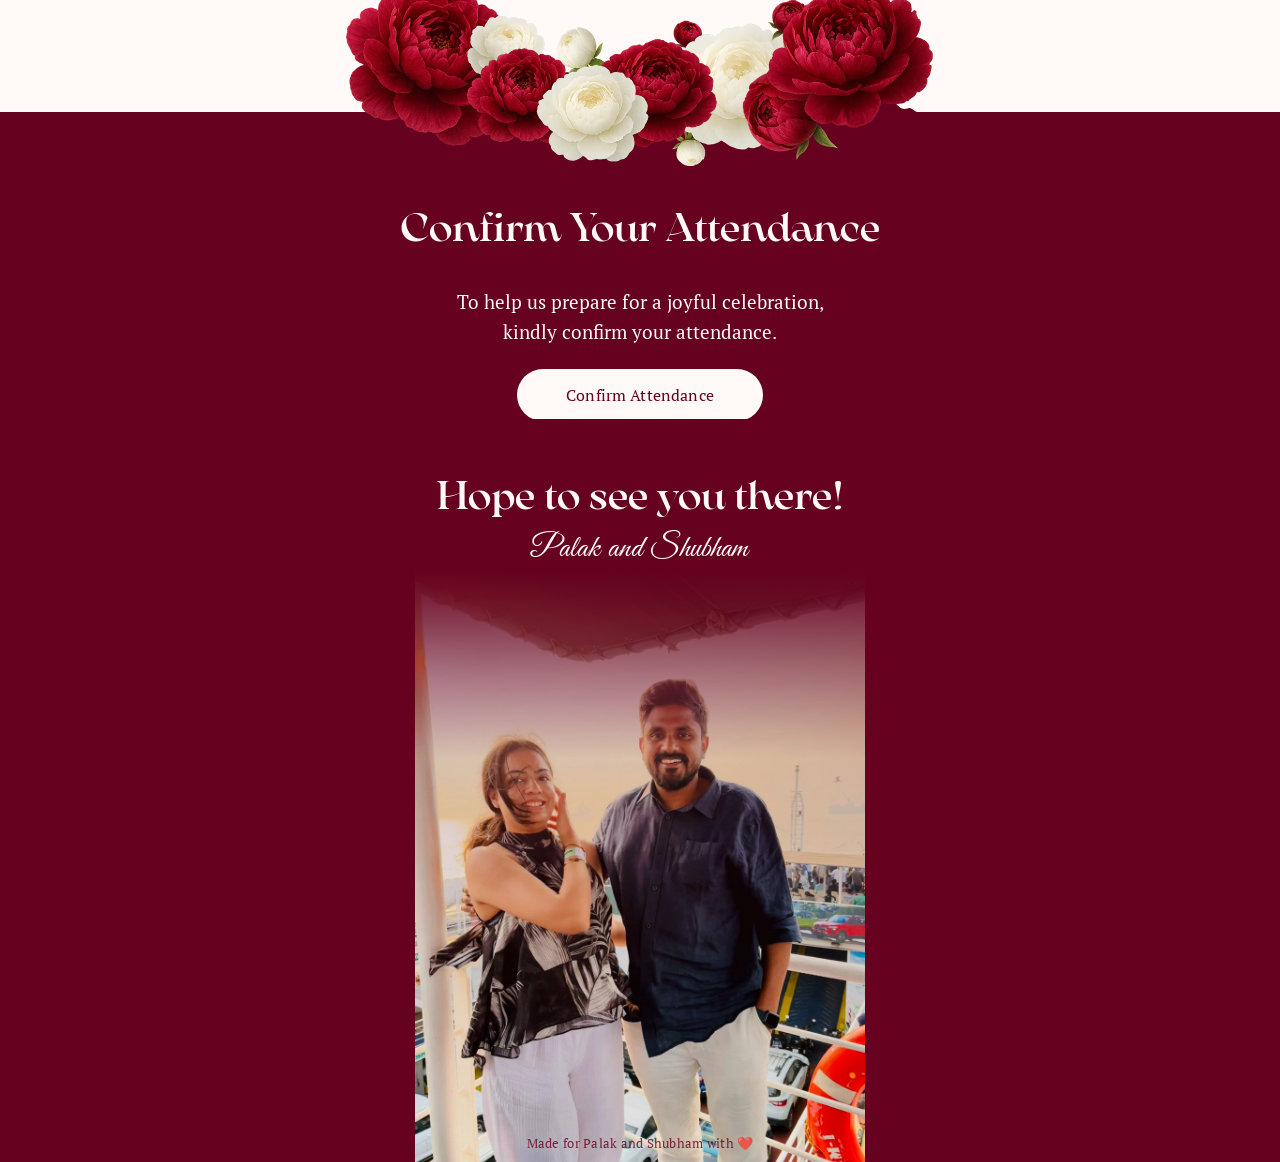
==== commit a62bd016: "webp fix ." ====
--- a/index.html
+++ b/index.html
@@ -3,7 +3,7 @@
   <meta name="viewport" content="width=device-width, initial-scale=1.0"/>
   <title>Palak and Shubham</title>
   <link rel="shortcut icon" href="assets/images/favicon.ico" type="image/x-icon"/>
-  <link rel="stylesheet" href="styles.css?v=20260412a"/>
+  <link rel="stylesheet" href="styles.css?v=20260412b"/>
   <style>
     #language-toggle {
       position: fixed;
@@ -94,8 +94,8 @@
 /> </div> </div> <div class='t396__elem tn-elem tn-elem__20528802831773847892509 ' data-elem-id='1773847892509' data-elem-type='image' data-field-top-value="-6" data-field-left-value="94" data-field-height-value="439" data-field-width-value="1012" data-field-axisy-value="top" data-field-axisx-value="left" data-field-container-value="grid" data-field-topunits-value="px" data-field-leftunits-value="px" data-field-heightunits-value="px" data-field-widthunits-value="px" data-animate-mobile="y" data-animate-sbs-event="click" data-animate-sbs-trgels="1773847037346" data-animate-sbs-opts="[{'mx':0,'my':0,'sx':1,'sy':1,'op':1,'ro':0,'ti':0,'ea':'0','dt':0},{'mx':0,'my':-430,'sx':1,'sy':1,'op':1,'ro':0,'ti':1500,'ea':'0','dt':2500}]" data-field-filewidth-value="989" data-field-fileheight-value="429" data-field-heightmode-value="hug"> <div class='tn-atom'> <img class='tn-atom__img t-img' data-original='assets/images/Polygon_1_3.webp'
 src='assets/images/Polygon_1_3.webp'
 alt='' imgfield='tn_img_1773847892509'
-/> </div> </div> <div class='t396__elem tn-elem popup-enter tn-elem__20528802831773847037346 ' data-elem-id='1773847037346' data-elem-type='image' data-field-top-value="288" data-field-left-value="515" data-field-height-value="170" data-field-width-value="170" data-field-axisy-value="top" data-field-axisx-value="left" data-field-container-value="grid" data-field-topunits-value="px" data-field-leftunits-value="px" data-field-heightunits-value="px" data-field-widthunits-value="px" data-animate-mobile="y" data-animate-sbs-event="click" data-animate-sbs-opts="[{'mx':0,'my':0,'sx':1,'sy':1,'op':1,'ro':0,'ti':0,'ea':'0','dt':0},{'mx':0,'my':0,'sx':1.22,'sy':1.22,'op':0,'ro':0,'ti':1500,'ea':'0','dt':1000}]" data-field-filewidth-value="1824" data-field-fileheight-value="2314" data-field-heightmode-value="hug"> <div class='tn-atom'> <img class='tn-atom__img t-img' data-original='assets/images/Pi7_cropper.webp?v=20260412a'
-src='assets/images/Pi7_cropper.webp?v=20260412a'
+/> </div> </div> <div class='t396__elem tn-elem popup-enter tn-elem__20528802831773847037346 ' data-elem-id='1773847037346' data-elem-type='image' data-field-top-value="288" data-field-left-value="515" data-field-height-value="170" data-field-width-value="170" data-field-axisy-value="top" data-field-axisx-value="left" data-field-container-value="grid" data-field-topunits-value="px" data-field-leftunits-value="px" data-field-heightunits-value="px" data-field-widthunits-value="px" data-animate-mobile="y" data-animate-sbs-event="click" data-animate-sbs-opts="[{'mx':0,'my':0,'sx':1,'sy':1,'op':1,'ro':0,'ti':0,'ea':'0','dt':0},{'mx':0,'my':0,'sx':1.22,'sy':1.22,'op':0,'ro':0,'ti':1500,'ea':'0','dt':1000}]" data-field-filewidth-value="1824" data-field-fileheight-value="2314" data-field-heightmode-value="hug"> <div class='tn-atom'> <img class='tn-atom__img t-img' data-original='assets/images/Pi7_cropper.webp?v=20260412b'
+src='assets/images/Pi7_cropper.webp?v=20260412b'
 alt='' imgfield='tn_img_1773847037346'
 /> </div> </div> <div class='t396__elem tn-elem tn-elem__20528802831773926384566 ' data-elem-id='1773926384566' data-elem-type='text' data-field-top-value="468" data-field-left-value="535" data-field-height-value="31" data-field-width-value="130" data-field-axisy-value="top" data-field-axisx-value="left" data-field-container-value="grid" data-field-topunits-value="px" data-field-leftunits-value="px" data-field-heightunits-value="px" data-field-widthunits-value="px" data-animate-mobile="y" data-animate-sbs-event="click" data-animate-sbs-trgels="1773847037346" data-animate-sbs-opts="[{'mx':0,'my':0,'sx':1,'sy':1,'op':1,'ro':0,'ti':0,'ea':'0','dt':0},{'mx':0,'my':0,'sx':1,'sy':1,'op':0,'ro':0,'ti':1500,'ea':'0','dt':0}]" data-field-textfit-value="autoheight" data-field-fontsize-value="20"> <div class='tn-atom'field='tn_text_1773926384566'>Click to open</div> </div> <div class='t396__elem tn-elem tn-elem__20528802831774451670001 ' data-elem-id='1774451670001' data-elem-type='text' data-field-top-value="515" data-field-left-value="390" data-field-height-value="52" data-field-width-value="420" data-field-axisy-value="top" data-field-axisx-value="left" data-field-container-value="grid" data-field-topunits-value="px" data-field-leftunits-value="px" data-field-heightunits-value="px" data-field-widthunits-value="px" data-animate-mobile="y" data-animate-sbs-event="click" data-animate-sbs-trgels="1773847037346" data-animate-sbs-opts="[{'mx':0,'my':0,'sx':1,'sy':1,'op':1,'ro':0,'ti':0,'ea':'0','dt':0},{'mx':0,'my':0,'sx':1,'sy':1,'op':0,'ro':0,'ti':1500,'ea':'0','dt':0}]" data-field-textfit-value="autoheight" data-field-fontsize-value="19"> <div class='tn-atom' field='tn_text_1774451670001'>With joyful hearts, we invite you to unfold our story.</div> </div> </div> </div> <!-- /T396 --> </div> <div id="rec2049114373" class="r t-rec" style=" " data-animationappear="off" data-record-type="396"> <!-- T396 --> <div class='t396'> <div class="t396__artboard" data-artboard-recid="2049114373" data-artboard-screens="1200" data-artboard-height="800" data-artboard-valign="center" data-artboard-upscale="grid"> <div class="t396__carrier" data-artboard-recid="2049114373"></div> <div class="t396__filter" data-artboard-recid="2049114373"></div> <div class='t396__elem tn-elem tn-elem__20491143731773841348614000001' data-elem-id='1773841348614000001' data-elem-type='html' data-field-top-value="0" data-field-left-value="380" data-field-height-value="799" data-field-width-value="440" data-field-axisy-value="top" data-field-axisx-value="left" data-field-container-value="grid" data-field-topunits-value="px" data-field-leftunits-value="px" data-field-heightunits-value="px" data-field-widthunits-value="px" data-animate-mobile="y" data-field-widthmode-value="fixed"> <div class='tn-atom tn-atom__html'> <video muted loop playsinline style="width: 100%; height: auto; object-fit: cover; display: block;"> <source src="assets/images/IMG_6230.MP4" type="video/mp4">
 Your browser does not support the video tag.
@@ -268,5 +268,5 @@
 /> </div> </div> <div class='t396__elem tn-elem tn-elem__20038694911772813849329000001 t-animate' data-elem-id='1772813849329000001' data-elem-type='text' data-field-top-value="53" data-field-left-value="420" data-field-height-value="45" data-field-width-value="360" data-field-axisy-value="top" data-field-axisx-value="left" data-field-container-value="grid" data-field-topunits-value="px" data-field-leftunits-value="px" data-field-heightunits-value="px" data-field-widthunits-value="px" data-animate-style="fadeinup" data-animate-duration="2" data-animate-distance="40" data-animate-mobile="y" data-field-textfit-value="autoheight" data-field-fontsize-value="28"> <div class='tn-atom'field='tn_text_1772813849329000001'>Palak and Shubham</div> </div> <div id="vp-made-with-love" class="vp-made-with-love">Made for Palak and Shubham with ❤️</div> </div> </div> <!-- /T396 --> </div> </div> <!--/allrecords--> <!-- Stat -->   <!-- YouTube IFrame API (music only) -->
   <script src="https://www.youtube.com/iframe_api"></script>
   <!-- All JS -->
-  <script src="script.js?v=20260412a"></script>
+  <script src="script.js?v=20260412b"></script>
 </body> </html>
--- a/styles.css
+++ b/styles.css
@@ -205,6 +205,7 @@
   pointer-events:auto;
 }
 #rec2052880283 .tn-elem[data-elem-id="1773847037346"]{
+  display:block !important;
   top:var(--vp-opening-seal-top) !important;
   left:50% !important;
   width:var(--vp-opening-seal-size) !important;
@@ -213,14 +214,18 @@
   cursor:pointer;
 }
 #rec2052880283 .tn-elem[data-elem-id="1773847037346"] .tn-atom__sbs-anim-wrapper{
-  display:block !important;
+  display:flex !important;
+  align-items:center;
+  justify-content:center;
   width:100% !important;
   height:100% !important;
   transform:none !important;
 }
 #rec2052880283 .tn-elem[data-elem-id="1773847037346"] .tn-atom{
   position:relative;
-  display:block;
+  display:flex;
+  align-items:center;
+  justify-content:center;
   width:100%;
   height:100%;
   overflow:visible;
@@ -235,8 +240,10 @@
 }
 #rec2052880283 .tn-elem[data-elem-id="1773847037346"] .tn-atom__img{
   display:block;
-  width:100%;
-  height:100%;
+  width:100% !important;
+  max-width:100% !important;
+  height:auto !important;
+  max-height:100% !important;
   object-fit:contain;
   object-position:center center;
   mix-blend-mode:normal;
@@ -244,6 +251,8 @@
   mask-image:none;
   filter:drop-shadow(0 10px 16px rgba(69,0,18,0.12));
   transform:none !important;
+  margin:auto;
+  flex:0 0 auto;
 }
 #rec2052880283 .tn-elem[data-elem-id="1773926384566"]{
   top:478px !important;
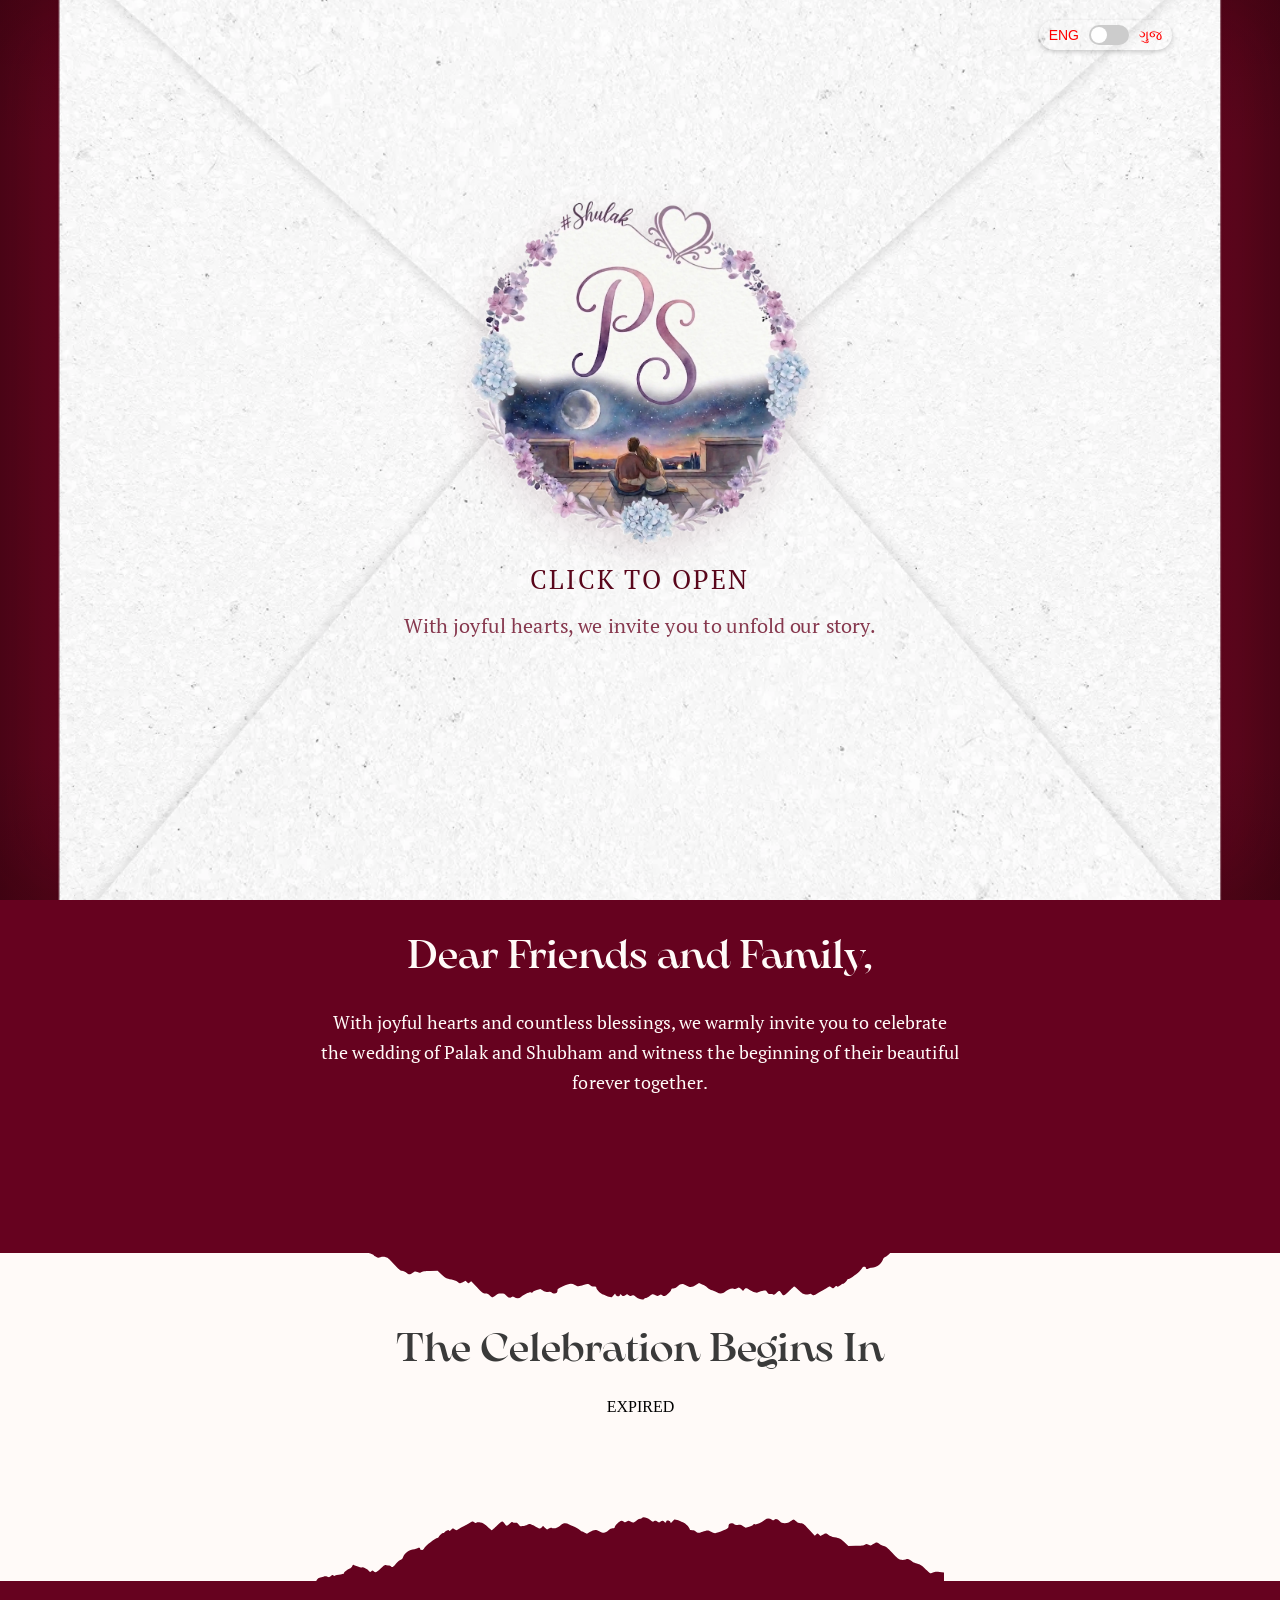
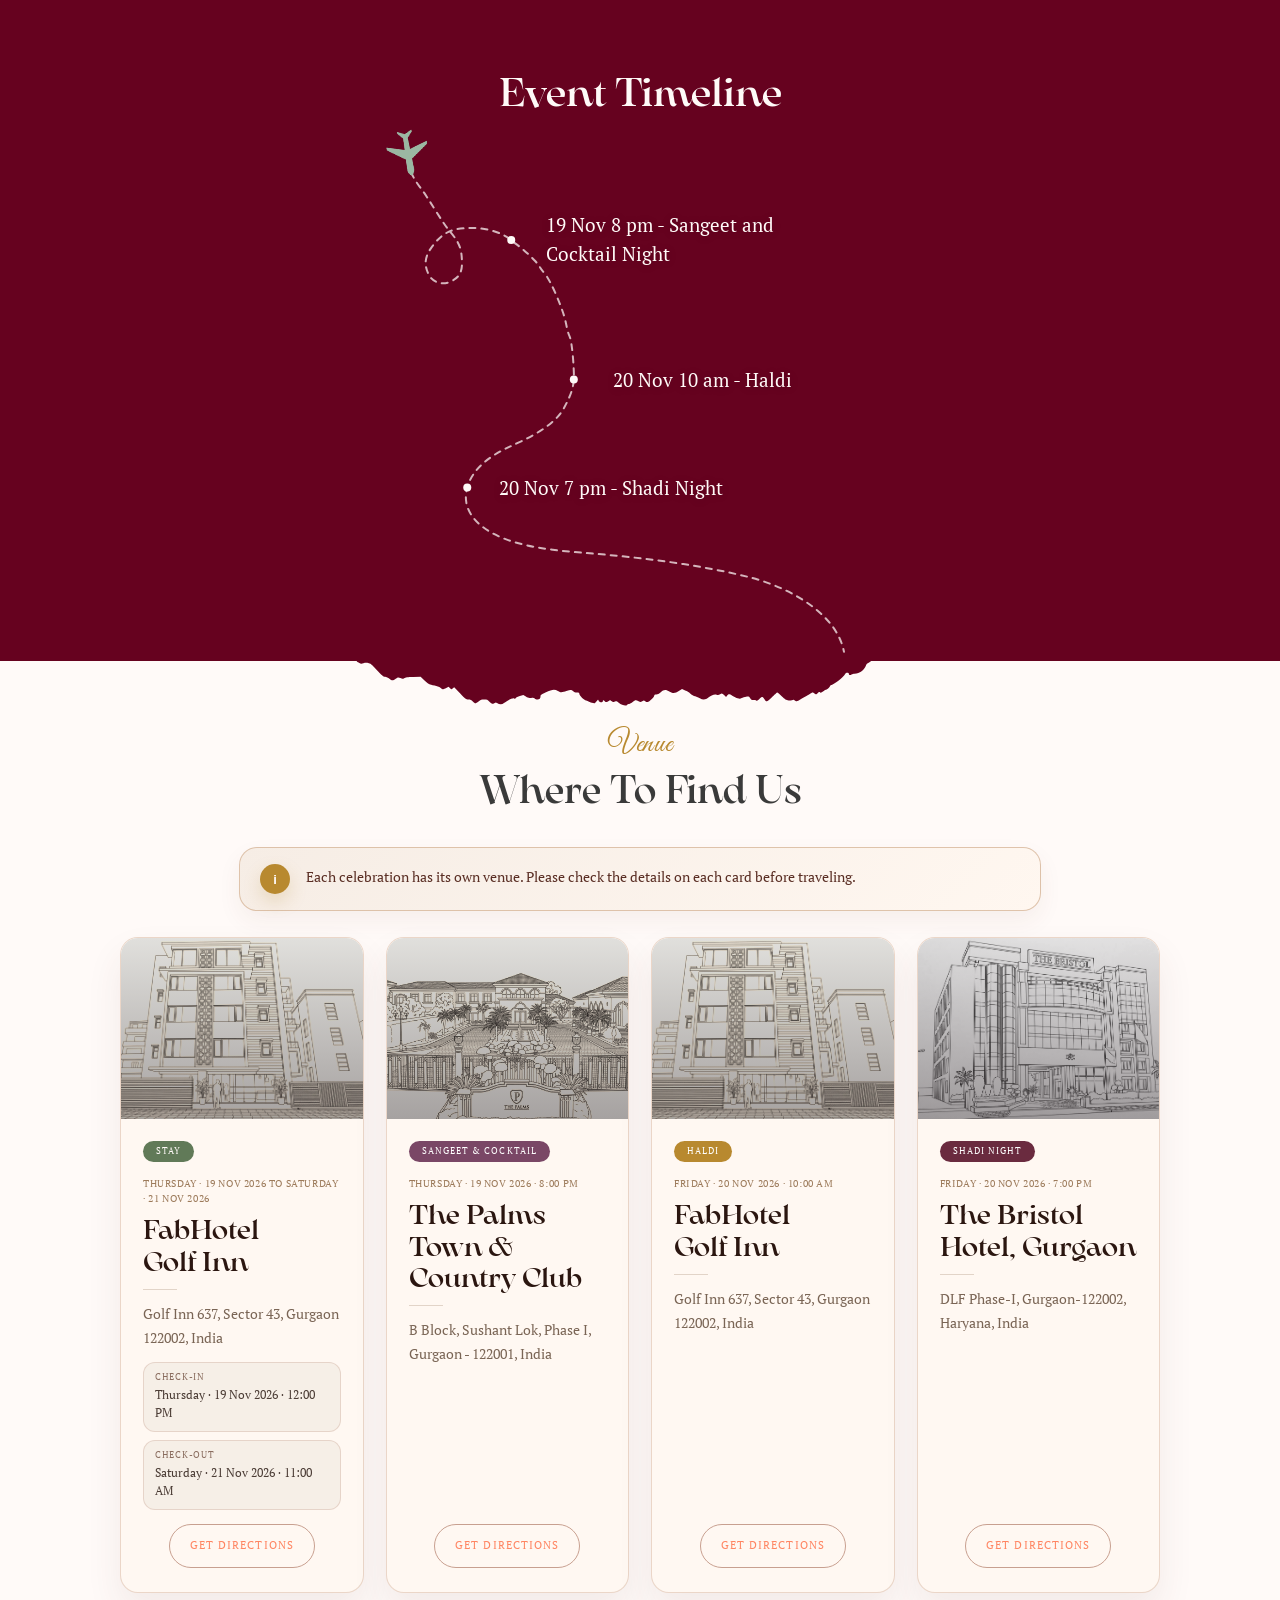
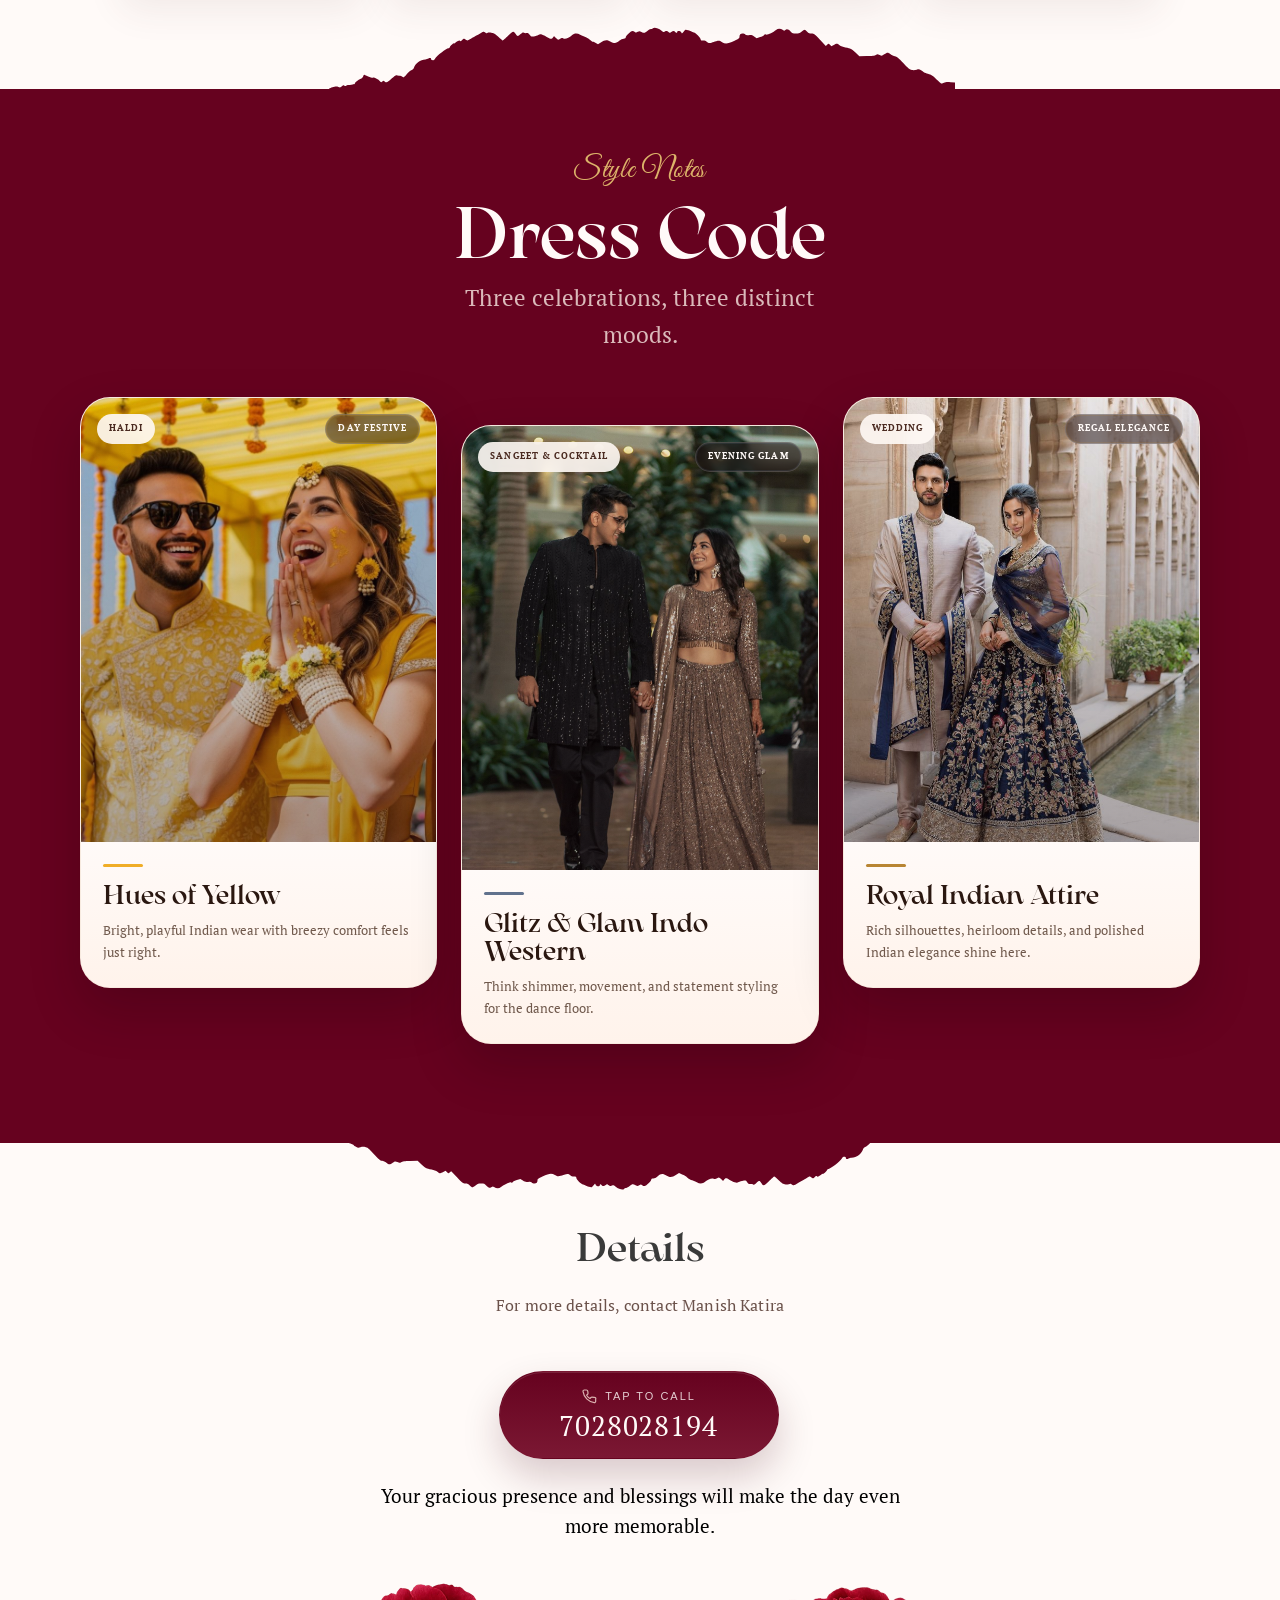
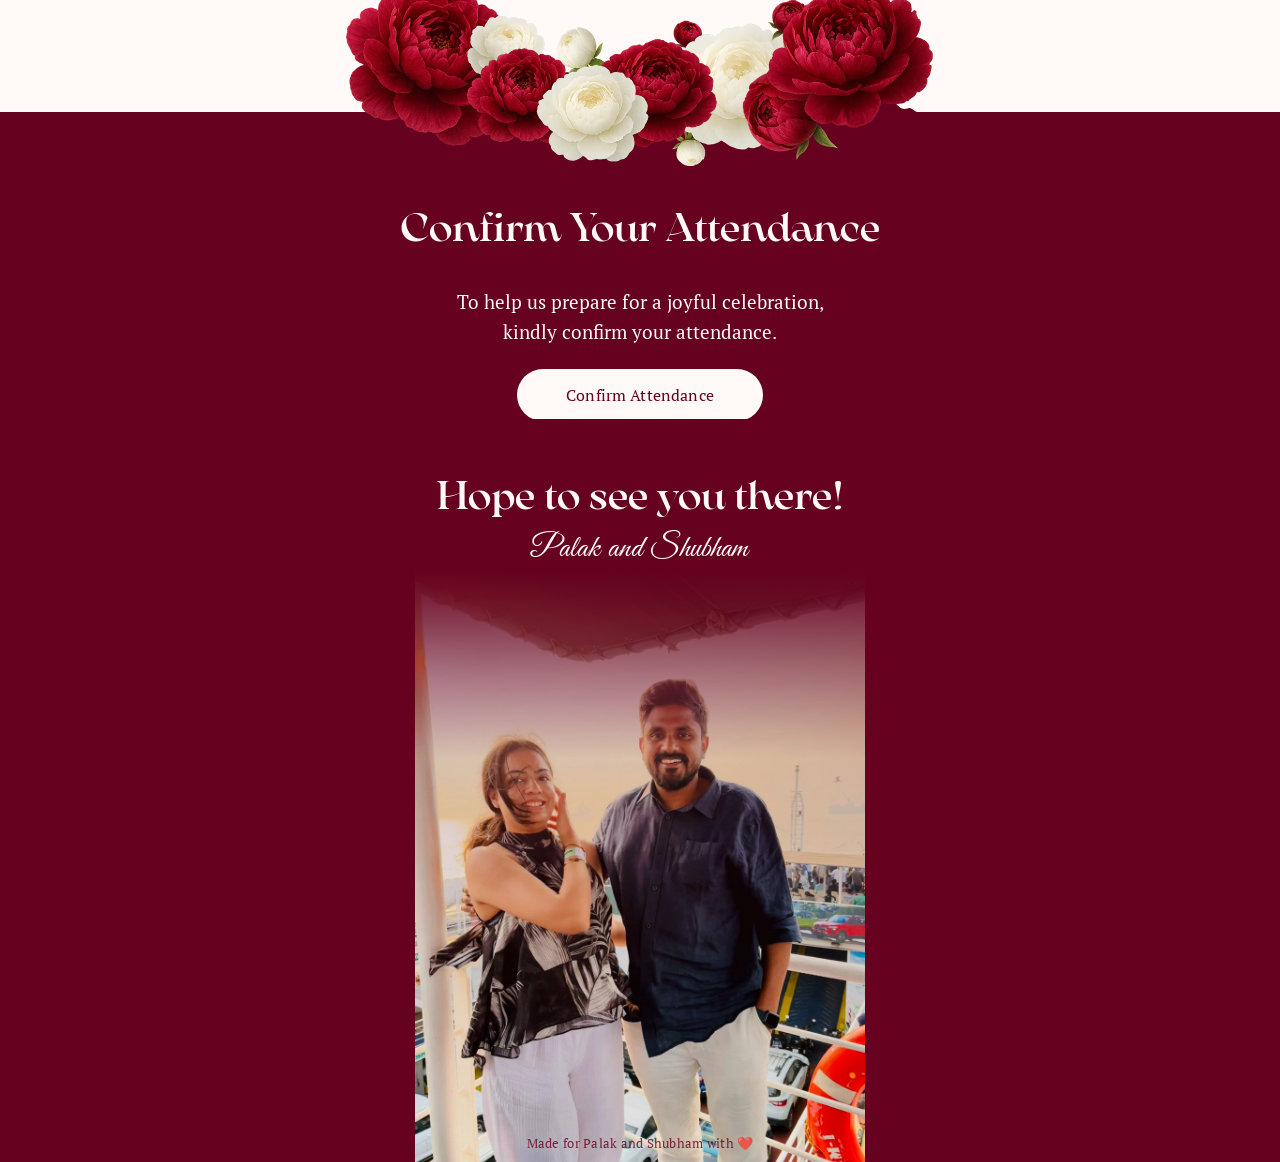
==== commit a0839842: "All the changes finaled ." ====
--- a/index.html
+++ b/index.html
@@ -3,7 +3,7 @@
   <meta name="viewport" content="width=device-width, initial-scale=1.0"/>
   <title>Palak and Shubham</title>
   <link rel="shortcut icon" href="assets/images/favicon.ico" type="image/x-icon"/>
-  <link rel="stylesheet" href="styles.css?v=20260412b"/>
+  <link rel="stylesheet" href="styles.css?v=20260412d"/>
   <style>
     #language-toggle {
       position: fixed;
@@ -94,12 +94,12 @@
 /> </div> </div> <div class='t396__elem tn-elem tn-elem__20528802831773847892509 ' data-elem-id='1773847892509' data-elem-type='image' data-field-top-value="-6" data-field-left-value="94" data-field-height-value="439" data-field-width-value="1012" data-field-axisy-value="top" data-field-axisx-value="left" data-field-container-value="grid" data-field-topunits-value="px" data-field-leftunits-value="px" data-field-heightunits-value="px" data-field-widthunits-value="px" data-animate-mobile="y" data-animate-sbs-event="click" data-animate-sbs-trgels="1773847037346" data-animate-sbs-opts="[{'mx':0,'my':0,'sx':1,'sy':1,'op':1,'ro':0,'ti':0,'ea':'0','dt':0},{'mx':0,'my':-430,'sx':1,'sy':1,'op':1,'ro':0,'ti':1500,'ea':'0','dt':2500}]" data-field-filewidth-value="989" data-field-fileheight-value="429" data-field-heightmode-value="hug"> <div class='tn-atom'> <img class='tn-atom__img t-img' data-original='assets/images/Polygon_1_3.webp'
 src='assets/images/Polygon_1_3.webp'
 alt='' imgfield='tn_img_1773847892509'
-/> </div> </div> <div class='t396__elem tn-elem popup-enter tn-elem__20528802831773847037346 ' data-elem-id='1773847037346' data-elem-type='image' data-field-top-value="288" data-field-left-value="515" data-field-height-value="170" data-field-width-value="170" data-field-axisy-value="top" data-field-axisx-value="left" data-field-container-value="grid" data-field-topunits-value="px" data-field-leftunits-value="px" data-field-heightunits-value="px" data-field-widthunits-value="px" data-animate-mobile="y" data-animate-sbs-event="click" data-animate-sbs-opts="[{'mx':0,'my':0,'sx':1,'sy':1,'op':1,'ro':0,'ti':0,'ea':'0','dt':0},{'mx':0,'my':0,'sx':1.22,'sy':1.22,'op':0,'ro':0,'ti':1500,'ea':'0','dt':1000}]" data-field-filewidth-value="1824" data-field-fileheight-value="2314" data-field-heightmode-value="hug"> <div class='tn-atom'> <img class='tn-atom__img t-img' data-original='assets/images/Pi7_cropper.webp?v=20260412b'
-src='assets/images/Pi7_cropper.webp?v=20260412b'
+/> </div> </div> <div class='t396__elem tn-elem popup-enter tn-elem__20528802831773847037346 ' data-elem-id='1773847037346' data-elem-type='image' data-field-top-value="288" data-field-left-value="515" data-field-height-value="170" data-field-width-value="170" data-field-axisy-value="top" data-field-axisx-value="left" data-field-container-value="grid" data-field-topunits-value="px" data-field-leftunits-value="px" data-field-heightunits-value="px" data-field-widthunits-value="px" data-animate-mobile="y" data-animate-sbs-event="click" data-animate-sbs-opts="[{'mx':0,'my':0,'sx':1,'sy':1,'op':1,'ro':0,'ti':0,'ea':'0','dt':0},{'mx':0,'my':0,'sx':1.22,'sy':1.22,'op':0,'ro':0,'ti':1500,'ea':'0','dt':1000}]" data-field-filewidth-value="1824" data-field-fileheight-value="2314" data-field-heightmode-value="hug"> <div class='tn-atom'> <img class='tn-atom__img t-img' data-original='assets/images/Pi7_cropper.webp?v=20260412c'
+src='assets/images/Pi7_cropper.webp?v=20260412c'
 alt='' imgfield='tn_img_1773847037346'
 /> </div> </div> <div class='t396__elem tn-elem tn-elem__20528802831773926384566 ' data-elem-id='1773926384566' data-elem-type='text' data-field-top-value="468" data-field-left-value="535" data-field-height-value="31" data-field-width-value="130" data-field-axisy-value="top" data-field-axisx-value="left" data-field-container-value="grid" data-field-topunits-value="px" data-field-leftunits-value="px" data-field-heightunits-value="px" data-field-widthunits-value="px" data-animate-mobile="y" data-animate-sbs-event="click" data-animate-sbs-trgels="1773847037346" data-animate-sbs-opts="[{'mx':0,'my':0,'sx':1,'sy':1,'op':1,'ro':0,'ti':0,'ea':'0','dt':0},{'mx':0,'my':0,'sx':1,'sy':1,'op':0,'ro':0,'ti':1500,'ea':'0','dt':0}]" data-field-textfit-value="autoheight" data-field-fontsize-value="20"> <div class='tn-atom'field='tn_text_1773926384566'>Click to open</div> </div> <div class='t396__elem tn-elem tn-elem__20528802831774451670001 ' data-elem-id='1774451670001' data-elem-type='text' data-field-top-value="515" data-field-left-value="390" data-field-height-value="52" data-field-width-value="420" data-field-axisy-value="top" data-field-axisx-value="left" data-field-container-value="grid" data-field-topunits-value="px" data-field-leftunits-value="px" data-field-heightunits-value="px" data-field-widthunits-value="px" data-animate-mobile="y" data-animate-sbs-event="click" data-animate-sbs-trgels="1773847037346" data-animate-sbs-opts="[{'mx':0,'my':0,'sx':1,'sy':1,'op':1,'ro':0,'ti':0,'ea':'0','dt':0},{'mx':0,'my':0,'sx':1,'sy':1,'op':0,'ro':0,'ti':1500,'ea':'0','dt':0}]" data-field-textfit-value="autoheight" data-field-fontsize-value="19"> <div class='tn-atom' field='tn_text_1774451670001'>With joyful hearts, we invite you to unfold our story.</div> </div> </div> </div> <!-- /T396 --> </div> <div id="rec2049114373" class="r t-rec" style=" " data-animationappear="off" data-record-type="396"> <!-- T396 --> <div class='t396'> <div class="t396__artboard" data-artboard-recid="2049114373" data-artboard-screens="1200" data-artboard-height="800" data-artboard-valign="center" data-artboard-upscale="grid"> <div class="t396__carrier" data-artboard-recid="2049114373"></div> <div class="t396__filter" data-artboard-recid="2049114373"></div> <div class='t396__elem tn-elem tn-elem__20491143731773841348614000001' data-elem-id='1773841348614000001' data-elem-type='html' data-field-top-value="0" data-field-left-value="380" data-field-height-value="799" data-field-width-value="440" data-field-axisy-value="top" data-field-axisx-value="left" data-field-container-value="grid" data-field-topunits-value="px" data-field-leftunits-value="px" data-field-heightunits-value="px" data-field-widthunits-value="px" data-animate-mobile="y" data-field-widthmode-value="fixed"> <div class='tn-atom tn-atom__html'> <video muted loop playsinline style="width: 100%; height: auto; object-fit: cover; display: block;"> <source src="assets/images/IMG_6230.MP4" type="video/mp4">
 Your browser does not support the video tag.
-</video> </div> </div> <div class="vp-hero-ganpati" aria-hidden="true"><img src="assets/images/ganpati-bappa-mark.png" alt="" loading="eager" decoding="async" fetchpriority="high"/></div> <div class='t396__elem tn-elem tn-elem__20491143731763402091707' data-elem-id='1763402091707' data-elem-type='shape' data-field-top-value="0" data-field-left-value="380" data-field-height-value="800" data-field-width-value="440" data-field-axisy-value="top" data-field-axisx-value="left" data-field-container-value="grid" data-field-topunits-value="px" data-field-leftunits-value="px" data-field-heightunits-value="px" data-field-widthunits-value="px" data-field-widthmode-value="fixed"> <div class='tn-atom'> </div> </div> <div class='t396__elem tn-elem tn-elem__20491143731763404892592' data-elem-id='1763404892592' data-elem-type='shape' data-field-top-value="713" data-field-left-value="303" data-field-height-value="50" data-field-width-value="594" data-field-axisy-value="top" data-field-axisx-value="left" data-field-container-value="grid" data-field-topunits-value="px" data-field-leftunits-value="px" data-field-heightunits-value="px" data-field-widthunits-value="px"> <div class='tn-atom'> </div> </div> <div class='t396__elem tn-elem tn-elem__20491143731773404252006000001' data-elem-id='1773404252006000001' data-elem-type='shape' data-field-top-value="628" data-field-left-value="303" data-field-height-value="85" data-field-width-value="594" data-field-axisy-value="top" data-field-axisx-value="left" data-field-container-value="grid" data-field-topunits-value="px" data-field-leftunits-value="px" data-field-heightunits-value="px" data-field-widthunits-value="px"> <div class='tn-atom'> </div> </div> <div class='t396__elem tn-elem js-delay-anim tn-elem__20491143731763402147625 t-animate' data-elem-id='1763402147625' data-elem-type='text' data-field-top-value="274" data-field-left-value="320" data-field-height-value="144" data-field-width-value="560" data-field-axisy-value="top" data-field-axisx-value="left" data-field-container-value="grid" data-field-topunits-value="px" data-field-leftunits-value="px" data-field-heightunits-value="px" data-field-widthunits-value="px" data-animate-style="fadeinup" data-animate-duration="2" data-animate-delay="3" data-animate-distance="30" data-animate-mobile="y" data-field-textfit-value="autoheight" data-field-fontsize-value="85"> <div class='tn-atom'field='tn_text_1763402147625'>Palak<br /><br />Shubham</div> </div> <div class='t396__elem tn-elem js-delay-anim tn-elem__2049114373176340398328864790 t-animate' data-elem-id='176340398328864790' data-elem-type='text' data-field-top-value="94" data-field-left-value="320" data-field-height-value="37" data-field-width-value="560" data-field-axisy-value="top" data-field-axisx-value="left" data-field-container-value="grid" data-field-topunits-value="px" data-field-leftunits-value="px" data-field-heightunits-value="px" data-field-widthunits-value="px" data-animate-style="fadeinup" data-animate-duration="2" data-animate-delay="3" data-animate-distance="30" data-animate-mobile="y" data-field-textfit-value="fixedsize" data-field-fontsize-value="40"> <div class='tn-atom'field='tn_text_176340398328864790'>Wedding Day</div> </div> <div class='t396__elem tn-elem js-delay-anim tn-elem__2049114373176340401720454780 t-animate' data-elem-id='176340401720454780' data-elem-type='text' data-field-top-value="136" data-field-left-value="320" data-field-height-value="37" data-field-width-value="560" data-field-axisy-value="top" data-field-axisx-value="left" data-field-container-value="grid" data-field-topunits-value="px" data-field-leftunits-value="px" data-field-heightunits-value="px" data-field-widthunits-value="px" data-animate-style="fadeinup" data-animate-duration="2" data-animate-delay="3" data-animate-distance="30" data-animate-mobile="y" data-field-textfit-value="fixedsize" data-field-fontsize-value="25"> <div class='tn-atom'field='tn_text_176340401720454780'>20 . 11 . 26</div> </div> <div class='t396__elem tn-elem js-delay-anim tn-elem__2049114373176340390975774690 t-animate' data-elem-id='176340390975774690' data-elem-type='text' data-field-top-value="325" data-field-left-value="578" data-field-height-value="55" data-field-width-value="55" data-field-axisy-value="top" data-field-axisx-value="left" data-field-container-value="grid" data-field-topunits-value="px" data-field-leftunits-value="px" data-field-heightunits-value="px" data-field-widthunits-value="px" data-animate-style="fadeinup" data-animate-duration="2" data-animate-delay="3" data-animate-distance="30" data-animate-mobile="y" data-field-textfit-value="autoheight" data-field-fontsize-value="50"> <div class='tn-atom'field='tn_text_176340390975774690'>Weds</div> </div> <div class='t396__elem tn-elem js-delay-anim tn-elem__20491143731773404715908 t-animate' data-elem-id='1773404715908' data-elem-type='image' data-field-top-value="626" data-field-left-value="344" data-field-height-value="126" data-field-width-value="136" data-field-axisy-value="top" data-field-axisx-value="left" data-field-container-value="grid" data-field-topunits-value="px" data-field-leftunits-value="px" data-field-heightunits-value="px" data-field-widthunits-value="px" data-animate-style="zoomin" data-animate-duration="2.3" data-animate-delay="3" data-animate-scale="0.3" data-animate-mobile="y" data-field-filewidth-value="235" data-field-fileheight-value="218" data-field-heightmode-value="hug"> <div class='tn-atom'> <img class='tn-atom__img t-img' data-original='assets/images/8ruby.webp'
+</video> </div> </div> <div class="vp-hero-ganpati" aria-hidden="true"><img src="assets/images/ganpati-bappa-mark.png" alt="" loading="eager" decoding="async" fetchpriority="high"/></div> <div class='t396__elem tn-elem tn-elem__20491143731763402091707' data-elem-id='1763402091707' data-elem-type='shape' data-field-top-value="0" data-field-left-value="380" data-field-height-value="800" data-field-width-value="440" data-field-axisy-value="top" data-field-axisx-value="left" data-field-container-value="grid" data-field-topunits-value="px" data-field-leftunits-value="px" data-field-heightunits-value="px" data-field-widthunits-value="px" data-field-widthmode-value="fixed"> <div class='tn-atom'> </div> </div> <div class='t396__elem tn-elem tn-elem__20491143731763404892592' data-elem-id='1763404892592' data-elem-type='shape' data-field-top-value="713" data-field-left-value="303" data-field-height-value="50" data-field-width-value="594" data-field-axisy-value="top" data-field-axisx-value="left" data-field-container-value="grid" data-field-topunits-value="px" data-field-leftunits-value="px" data-field-heightunits-value="px" data-field-widthunits-value="px"> <div class='tn-atom'> </div> </div> <div class='t396__elem tn-elem tn-elem__20491143731773404252006000001' data-elem-id='1773404252006000001' data-elem-type='shape' data-field-top-value="628" data-field-left-value="303" data-field-height-value="85" data-field-width-value="594" data-field-axisy-value="top" data-field-axisx-value="left" data-field-container-value="grid" data-field-topunits-value="px" data-field-leftunits-value="px" data-field-heightunits-value="px" data-field-widthunits-value="px"> <div class='tn-atom'> </div> </div> <div class='t396__elem tn-elem js-delay-anim tn-elem__20491143731763402147625 t-animate' data-elem-id='1763402147625' data-elem-type='text' data-field-top-value="274" data-field-left-value="320" data-field-height-value="144" data-field-width-value="560" data-field-axisy-value="top" data-field-axisx-value="left" data-field-container-value="grid" data-field-topunits-value="px" data-field-leftunits-value="px" data-field-heightunits-value="px" data-field-widthunits-value="px" data-animate-style="fadeinup" data-animate-duration="2" data-animate-delay="3" data-animate-distance="30" data-animate-mobile="y" data-field-textfit-value="autoheight" data-field-fontsize-value="85"> <div class='tn-atom'field='tn_text_1763402147625'>Palak<br /><br />Shubham</div> </div> <div class='t396__elem tn-elem js-delay-anim tn-elem__2049114373176340398328864790 t-animate' data-elem-id='176340398328864790' data-elem-type='text' data-field-top-value="94" data-field-left-value="320" data-field-height-value="37" data-field-width-value="560" data-field-axisy-value="top" data-field-axisx-value="left" data-field-container-value="grid" data-field-topunits-value="px" data-field-leftunits-value="px" data-field-heightunits-value="px" data-field-widthunits-value="px" data-animate-style="fadeinup" data-animate-duration="2" data-animate-delay="3" data-animate-distance="30" data-animate-mobile="y" data-field-textfit-value="fixedsize" data-field-fontsize-value="40"> <div class='tn-atom'field='tn_text_176340398328864790'>Wedding Day</div> </div> <div class='t396__elem tn-elem js-delay-anim tn-elem__2049114373176340401720454780 t-animate' data-elem-id='176340401720454780' data-elem-type='text' data-field-top-value="136" data-field-left-value="320" data-field-height-value="37" data-field-width-value="560" data-field-axisy-value="top" data-field-axisx-value="left" data-field-container-value="grid" data-field-topunits-value="px" data-field-leftunits-value="px" data-field-heightunits-value="px" data-field-widthunits-value="px" data-animate-style="fadeinup" data-animate-duration="2" data-animate-delay="3" data-animate-distance="30" data-animate-mobile="y" data-field-textfit-value="fixedsize" data-field-fontsize-value="25"> <div class='tn-atom'field='tn_text_176340401720454780'>20.11.26</div> </div> <div class='t396__elem tn-elem js-delay-anim tn-elem__2049114373176340390975774690 t-animate' data-elem-id='176340390975774690' data-elem-type='text' data-field-top-value="325" data-field-left-value="578" data-field-height-value="55" data-field-width-value="55" data-field-axisy-value="top" data-field-axisx-value="left" data-field-container-value="grid" data-field-topunits-value="px" data-field-leftunits-value="px" data-field-heightunits-value="px" data-field-widthunits-value="px" data-animate-style="fadeinup" data-animate-duration="2" data-animate-delay="3" data-animate-distance="30" data-animate-mobile="y" data-field-textfit-value="autoheight" data-field-fontsize-value="50"> <div class='tn-atom'field='tn_text_176340390975774690'>Weds</div> </div> <div class='t396__elem tn-elem js-delay-anim tn-elem__20491143731773404715908 t-animate' data-elem-id='1773404715908' data-elem-type='image' data-field-top-value="626" data-field-left-value="344" data-field-height-value="126" data-field-width-value="136" data-field-axisy-value="top" data-field-axisx-value="left" data-field-container-value="grid" data-field-topunits-value="px" data-field-leftunits-value="px" data-field-heightunits-value="px" data-field-widthunits-value="px" data-animate-style="zoomin" data-animate-duration="2.3" data-animate-delay="3" data-animate-scale="0.3" data-animate-mobile="y" data-field-filewidth-value="235" data-field-fileheight-value="218" data-field-heightmode-value="hug"> <div class='tn-atom'> <img class='tn-atom__img t-img' data-original='assets/images/8ruby.webp'
 src='assets/images/8ruby.webp'
 alt='' imgfield='tn_img_1773404715908'
 /> </div> </div> <div class='t396__elem tn-elem js-delay-anim tn-elem__20491143731773404530903 t-animate' data-elem-id='1773404530903' data-elem-type='image' data-field-top-value="570" data-field-left-value="547" data-field-height-value="180" data-field-width-value="180" data-field-axisy-value="top" data-field-axisx-value="left" data-field-container-value="grid" data-field-topunits-value="px" data-field-leftunits-value="px" data-field-heightunits-value="px" data-field-widthunits-value="px" data-animate-style="zoomin" data-animate-duration="2.6" data-animate-delay="3" data-animate-scale="0.3" data-animate-mobile="y" data-field-filewidth-value="313" data-field-fileheight-value="313" data-field-widthmode-value="fixed" data-field-heightmode-value="hug"> <div class='tn-atom'> <img class='tn-atom__img t-img' data-original='assets/images/noroot.webp'
@@ -268,5 +268,5 @@
 /> </div> </div> <div class='t396__elem tn-elem tn-elem__20038694911772813849329000001 t-animate' data-elem-id='1772813849329000001' data-elem-type='text' data-field-top-value="53" data-field-left-value="420" data-field-height-value="45" data-field-width-value="360" data-field-axisy-value="top" data-field-axisx-value="left" data-field-container-value="grid" data-field-topunits-value="px" data-field-leftunits-value="px" data-field-heightunits-value="px" data-field-widthunits-value="px" data-animate-style="fadeinup" data-animate-duration="2" data-animate-distance="40" data-animate-mobile="y" data-field-textfit-value="autoheight" data-field-fontsize-value="28"> <div class='tn-atom'field='tn_text_1772813849329000001'>Palak and Shubham</div> </div> <div id="vp-made-with-love" class="vp-made-with-love">Made for Palak and Shubham with ❤️</div> </div> </div> <!-- /T396 --> </div> </div> <!--/allrecords--> <!-- Stat -->   <!-- YouTube IFrame API (music only) -->
   <script src="https://www.youtube.com/iframe_api"></script>
   <!-- All JS -->
-  <script src="script.js?v=20260412b"></script>
+  <script src="script.js?v=20260412c"></script>
 </body> </html>
--- a/styles.css
+++ b/styles.css
@@ -152,8 +152,10 @@
   --vp-opening-scale:1;
   --vp-opening-cta-scale:1;
   --vp-opening-stage-height:var(--vp-runtime-viewport-height, 100vh);
-  --vp-opening-seal-size:188px;
-  --vp-opening-seal-top:262px;
+  --vp-opening-seal-size:293px;
+  --vp-opening-seal-top:212px;
+  --vp-opening-cta-gap:20px;
+  --vp-opening-subtitle-gap:58px;
   position:fixed;
   inset:0;
   width:100%;
@@ -255,9 +257,9 @@
   flex:0 0 auto;
 }
 #rec2052880283 .tn-elem[data-elem-id="1773926384566"]{
-  top:478px !important;
+  top:calc(var(--vp-opening-seal-top) + var(--vp-opening-seal-size) + var(--vp-opening-cta-gap)) !important;
   left:50% !important;
-  width:320px !important;
+  width:min(356px, calc(100vw - 36px)) !important;
   transform:translateX(-50%);
   cursor:pointer;
 }
@@ -268,9 +270,9 @@
   width:100%;
   color:#59061b;
   font-family:'Ovo-Regular',Georgia,serif;
-  font-size:calc(20px * var(--vp-opening-cta-scale, 1)) !important;
+  font-size:calc(22px * var(--vp-opening-cta-scale, 1)) !important;
   line-height:1;
-  letter-spacing:0.12em;
+  letter-spacing:0.1em;
   text-transform:uppercase;
   white-space:nowrap;
   text-shadow:0 1px 0 rgba(255,250,248,0.32);
@@ -280,9 +282,9 @@
   color:rgba(102,2,31,0.78);
   text-align:center;
   z-index:3;
-  top:516px !important;
+  top:calc(var(--vp-opening-seal-top) + var(--vp-opening-seal-size) + var(--vp-opening-subtitle-gap)) !important;
   left:50% !important;
-  width:500px !important;
+  width:min(548px, calc(100vw - 48px)) !important;
   transform:translateX(-50%);
   pointer-events:auto;
   cursor:pointer;
@@ -290,64 +292,62 @@
 #rec2052880283 .tn-elem[data-elem-id="1774451670001"] .tn-atom{
   color:rgba(102,2,31,0.78);
   font-family:'Ovo-Regular',Georgia,serif;
-  font-size:16px;
-  line-height:1.45;
+  font-size:17px;
+  line-height:1.42;
   font-weight:400;
   letter-spacing:0.01em;
   text-shadow:none;
 }
 @media screen and (max-width:959px){
   #rec2052880283{
-    --vp-opening-seal-size:178px;
-    --vp-opening-seal-top:270px;
+    --vp-opening-seal-size:277px;
+    --vp-opening-seal-top:223px;
   }
   #rec2052880283 .tn-elem[data-elem-id="1773926384566"]{
-    top:472px !important;
-    width:300px !important;
+    width:min(338px, calc(100vw - 34px)) !important;
   }
   #rec2052880283 .tn-elem[data-elem-id="1774451670001"]{
-    top:508px !important;
-    width:488px !important;
+    width:min(512px, calc(100vw - 44px)) !important;
+  }
+  #rec2052880283 .tn-elem[data-elem-id="1774451670001"] .tn-atom{
+    font-size:16px;
+    line-height:1.4;
+  }
+}
+@media screen and (max-width:639px){
+  #rec2052880283{
+    --vp-opening-seal-size:265px;
+    --vp-opening-seal-top:232px;
+    --vp-opening-cta-gap:18px;
+    --vp-opening-subtitle-gap:54px;
+  }
+  #rec2052880283 .tn-elem[data-elem-id="1773926384566"]{
+    width:min(320px, calc(100vw - 30px)) !important;
+  }
+  #rec2052880283 .tn-elem[data-elem-id="1774451670001"]{
+    width:min(444px, calc(100vw - 30px)) !important;
   }
   #rec2052880283 .tn-elem[data-elem-id="1774451670001"] .tn-atom{
     font-size:15px;
-    line-height:1.42;
-  }
-}
-@media screen and (max-width:639px){
+    line-height:1.38;
+  }
+}
+@media screen and (max-width:479px){
   #rec2052880283{
-    --vp-opening-seal-size:170px;
-    --vp-opening-seal-top:278px;
+    --vp-opening-seal-size:252px;
+    --vp-opening-seal-top:241px;
+    --vp-opening-cta-gap:14px;
+    --vp-opening-subtitle-gap:46px;
   }
   #rec2052880283 .tn-elem[data-elem-id="1773926384566"]{
-    top:468px !important;
-    width:284px !important;
+    width:min(304px, calc(100vw - 24px)) !important;
   }
   #rec2052880283 .tn-elem[data-elem-id="1774451670001"]{
-    top:504px !important;
-    width:424px !important;
+    width:min(392px, calc(100vw - 24px)) !important;
   }
   #rec2052880283 .tn-elem[data-elem-id="1774451670001"] .tn-atom{
     font-size:14px;
-    line-height:1.4;
-  }
-}
-@media screen and (max-width:479px){
-  #rec2052880283{
-    --vp-opening-seal-size:162px;
-    --vp-opening-seal-top:282px;
-  }
-  #rec2052880283 .tn-elem[data-elem-id="1773926384566"]{
-    top:462px !important;
-    width:270px !important;
-  }
-  #rec2052880283 .tn-elem[data-elem-id="1774451670001"]{
-    top:494px !important;
-    width:370px !important;
-  }
-  #rec2052880283 .tn-elem[data-elem-id="1774451670001"] .tn-atom{
-    font-size:13px;
-    line-height:1.38;
+    line-height:1.34;
   }
 }
 #rec2052880283.vp-opening-stage--dismissing{
@@ -391,70 +391,6 @@
     transform:scale(var(--vp-opening-cta-scale, 1));
   }
 }
-#vp-seal-debug-panel{
-  position:fixed;
-  left:12px;
-  right:12px;
-  bottom:12px;
-  z-index:20000;
-  display:none;
-  padding:12px 12px 10px;
-  border-radius:16px;
-  background:rgba(28,18,22,0.92);
-  color:#fff8fb;
-  box-shadow:0 18px 34px rgba(19,8,12,0.35);
-  backdrop-filter:blur(14px);
-  -webkit-backdrop-filter:blur(14px);
-  max-height:42vh;
-  overflow:auto;
-}
-body.vp-seal-debug-active #vp-seal-debug-panel{
-  display:block;
-}
-.vp-seal-debug-panel__close{
-  display:inline-flex;
-  align-items:center;
-  justify-content:center;
-  margin:0 0 8px;
-  padding:7px 11px;
-  border:0;
-  border-radius:999px;
-  background:#fff0f4;
-  color:#59061b;
-  font:600 12px/1.1 'Ovo-Regular',Georgia,serif;
-}
-.vp-seal-debug-panel__log{
-  margin:0;
-  white-space:pre-wrap;
-  word-break:break-word;
-  font:500 11px/1.45 ui-monospace,SFMono-Regular,Menlo,Consolas,monospace;
-}
-body.vp-seal-debug-active #rec2052880283 .tn-elem[data-elem-id="1773847037346"]{
-  outline:2px dashed rgba(165,17,54,0.82);
-  outline-offset:5px;
-}
-body.vp-seal-debug-active #rec2052880283 .tn-elem[data-elem-id="1773847037346"] .tn-atom__img{
-  background:rgba(165,17,54,0.08);
-}
-body.vp-seal-debug-active #rec2052880283 .tn-elem[data-elem-id="1773926384566"],
-body.vp-seal-debug-active #rec2052880283 .tn-elem[data-elem-id="1774451670001"]{
-  outline:1px dashed rgba(89,6,27,0.38);
-  outline-offset:3px;
-}
-@media screen and (max-width:479px){
-  #vp-seal-debug-panel{
-    left:8px;
-    right:8px;
-    bottom:8px;
-    padding:10px 10px 8px;
-    max-height:48vh;
-  }
-  .vp-seal-debug-panel__log{
-    font-size:10px;
-    line-height:1.4;
-  }
-}
-
 /* ════════════════════════════════════════════════════════════
    HERO SCROLL CUE
    ════════════════════════════════════════════════════════════ */
@@ -2439,8 +2375,8 @@
 #rec2049114373 .tn-elem[data-elem-id="176340401720454780"] .tn-atom {
   font-style: normal !important;
   font-weight: 700 !important;
-  letter-spacing: 0.08em !important;
-  word-spacing: 0.22em !important;
+  letter-spacing: 0.045em !important;
+  word-spacing: 0.02em !important;
   white-space: nowrap;
 }
 
@@ -2519,14 +2455,16 @@
 
 @media screen and (max-width: 639px) {
   #rec2049114373 .tn-elem[data-elem-id="176340390975774690"] {
-    top: 348px !important;
+    top: calc(266px + clamp(58px, 12vw, 70px)) !important;
     left: 50% !important;
-    width: 132px !important;
+    width: clamp(132px, 27vw, 156px) !important;
+    transform: translateX(-50%) !important;
   }
 
   #rec2049114373 .tn-elem[data-elem-id="176340390975774690"] .tn-atom {
-    font-size: 26px !important;
-    letter-spacing: 0.03em !important;
+    font-size: clamp(24px, 5.6vw, 28px) !important;
+    line-height: 0.9 !important;
+    letter-spacing: 0.025em !important;
   }
 }
 
@@ -2536,14 +2474,16 @@
   }
 
   #rec2049114373 .tn-elem[data-elem-id="176340390975774690"] {
-    top: 344px !important;
+    top: calc(270px + clamp(52px, 14vw, 64px)) !important;
     left: 50% !important;
-    width: 118px !important;
+    width: clamp(124px, 34vw, 144px) !important;
+    transform: translateX(-50%) !important;
   }
 
   #rec2049114373 .tn-elem[data-elem-id="176340390975774690"] .tn-atom {
-    font-size: 22px !important;
-    letter-spacing: 0.03em !important;
+    font-size: clamp(22px, 7vw, 26px) !important;
+    line-height: 0.88 !important;
+    letter-spacing: 0.02em !important;
   }
 }
 
@@ -2569,8 +2509,8 @@
 
   #rec2049114373 .tn-elem[data-elem-id="176340401720454780"] .tn-atom {
     font-size: 32px !important;
-    letter-spacing: 0.06em !important;
-    word-spacing: 0.16em !important;
+    letter-spacing: 0.035em !important;
+    word-spacing: 0 !important;
   }
 
   body[data-language="gu"] #rec2049114373 .tn-elem[data-elem-id="1763402147625"] .tn-atom {
@@ -2598,8 +2538,8 @@
 
   #rec2049114373 .tn-elem[data-elem-id="176340401720454780"] .tn-atom {
     font-size: 27px !important;
-    letter-spacing: 0.05em !important;
-    word-spacing: 0.12em !important;
+    letter-spacing: 0.03em !important;
+    word-spacing: 0 !important;
   }
 
   body[data-language="gu"] #rec2049114373 .tn-elem[data-elem-id="1763402147625"] .tn-atom {
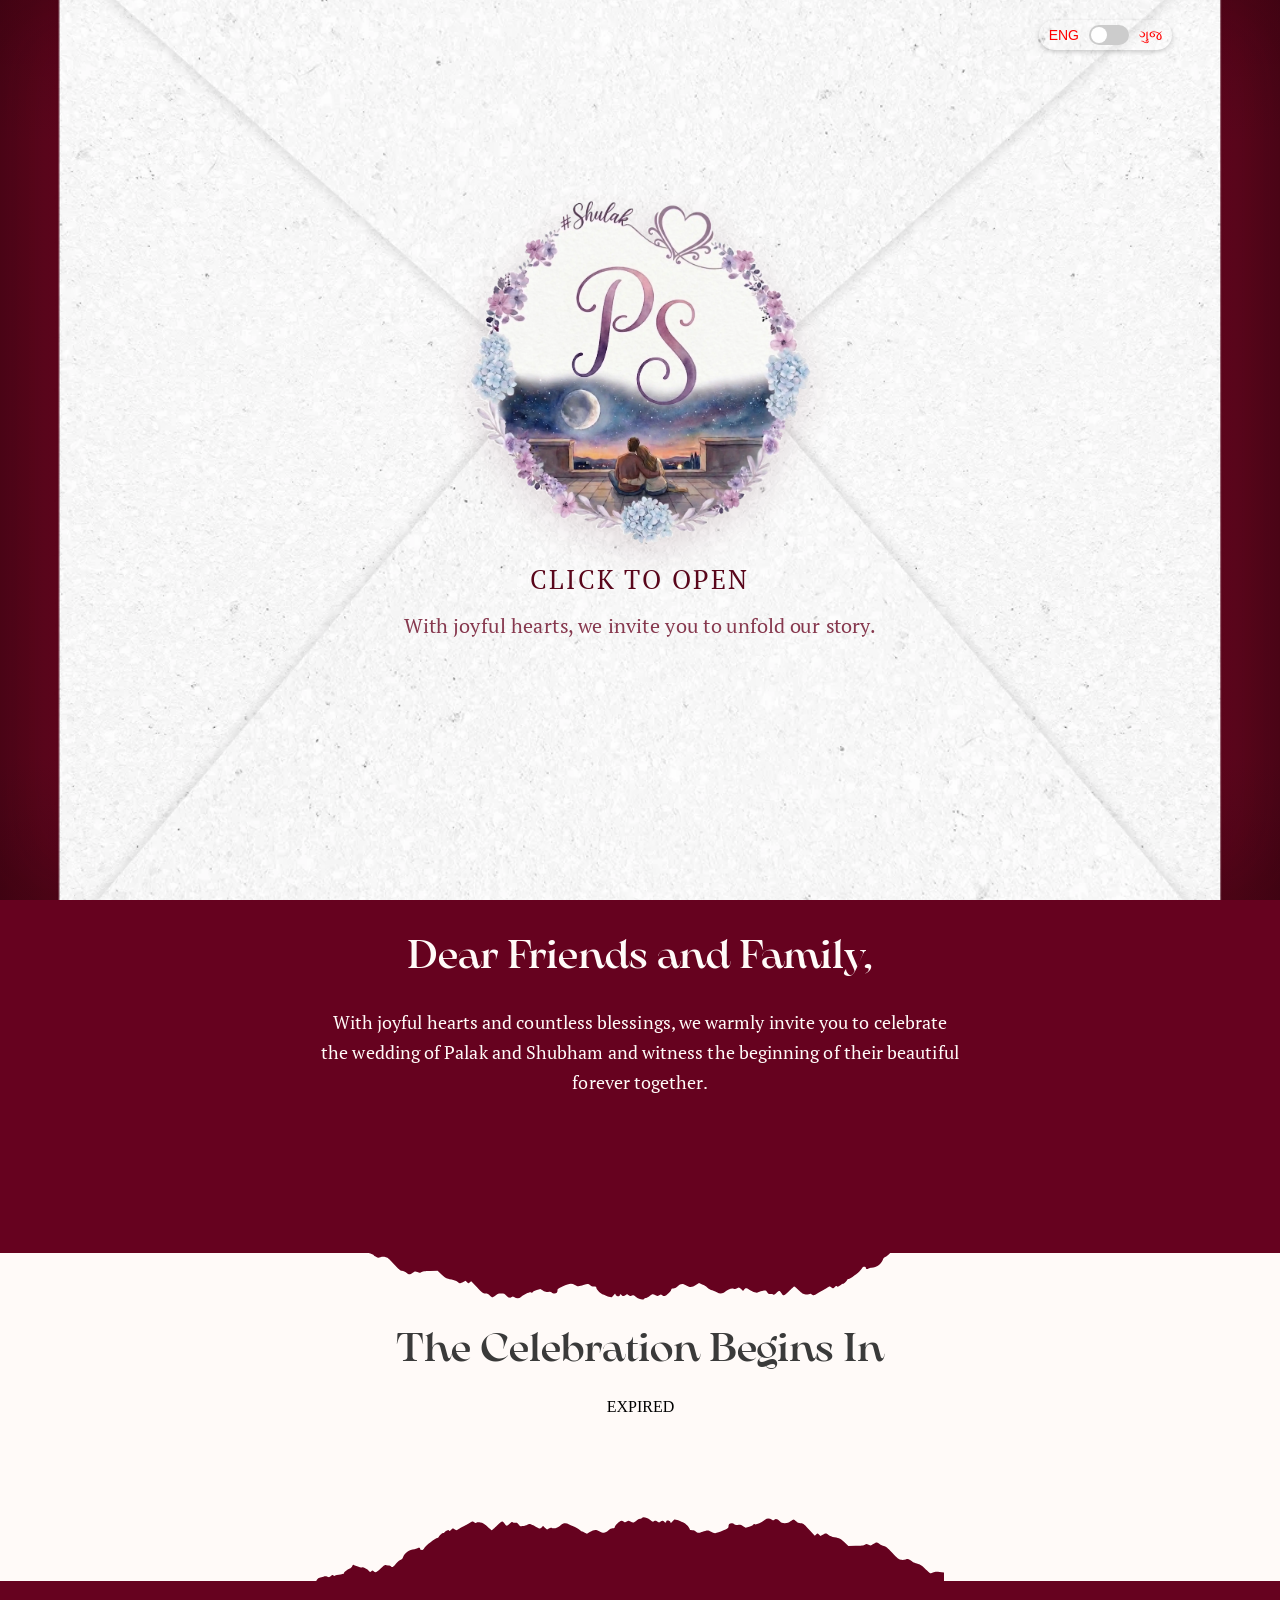
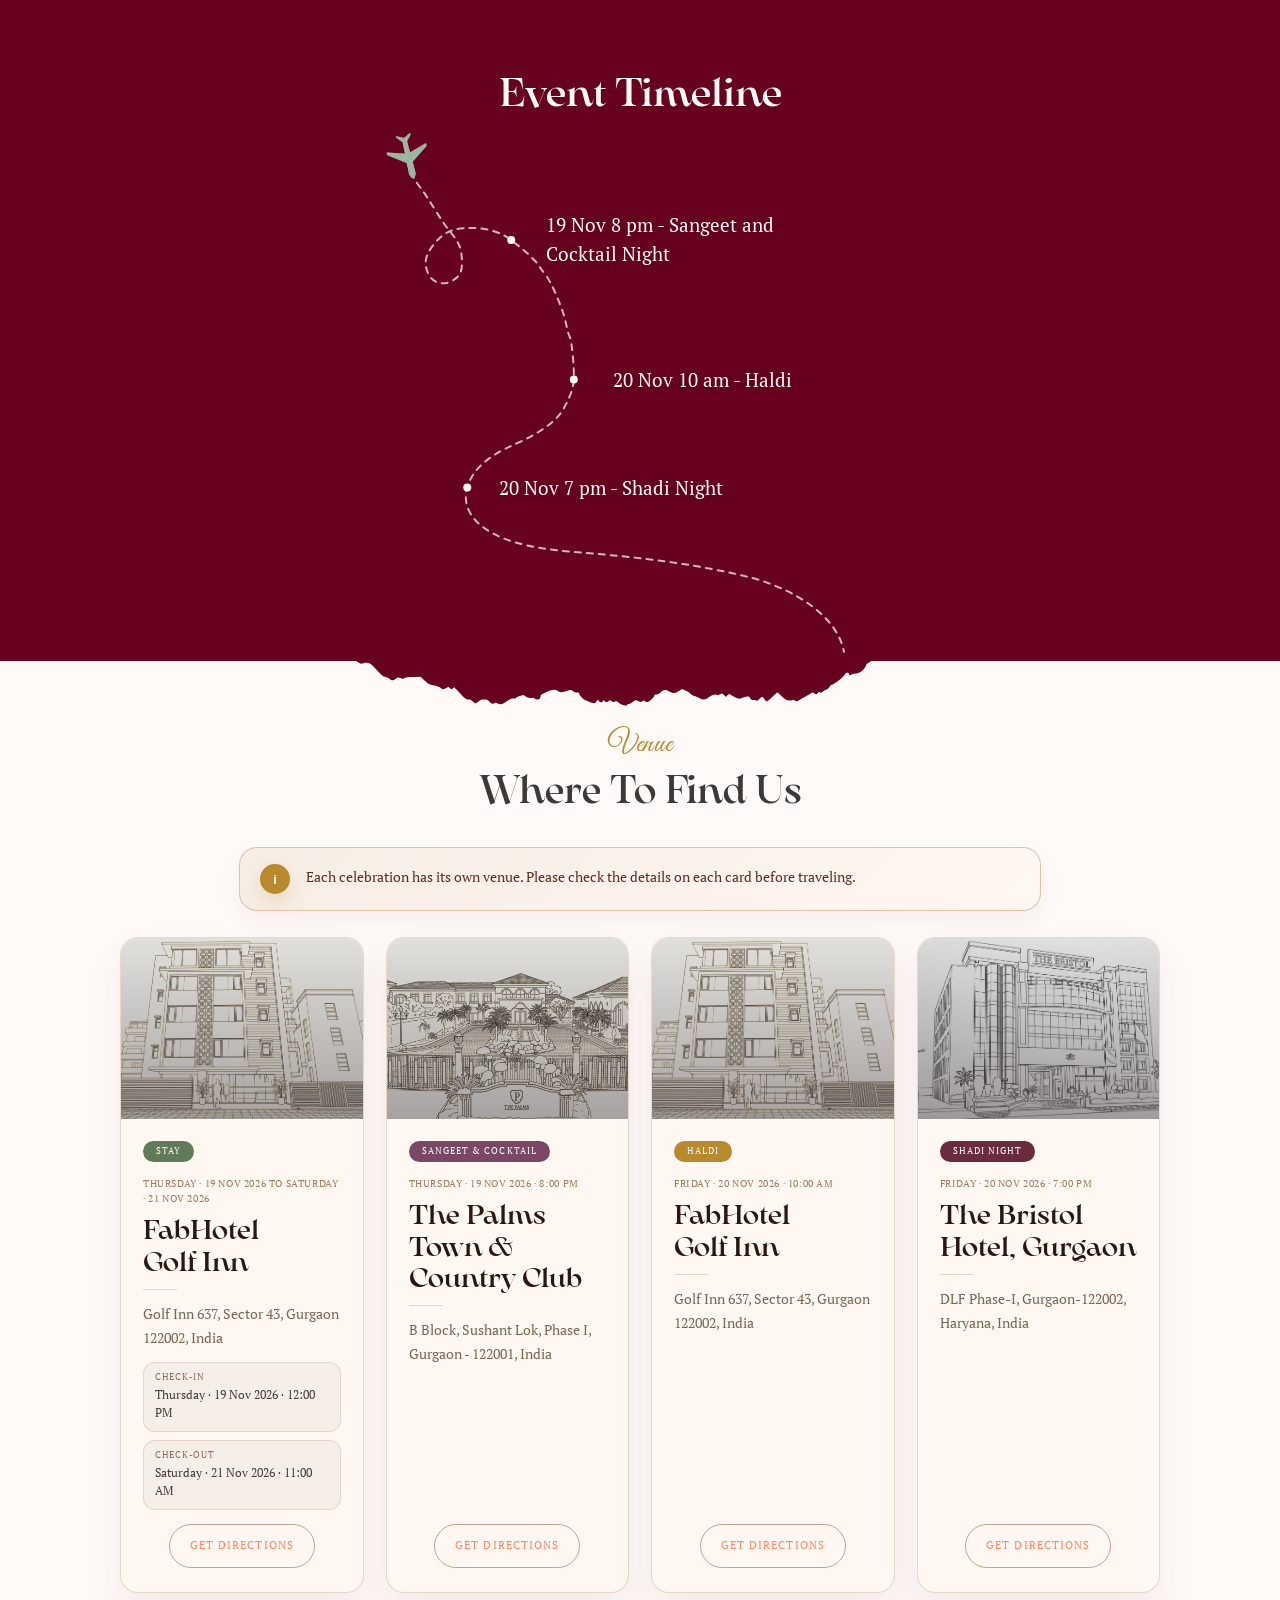
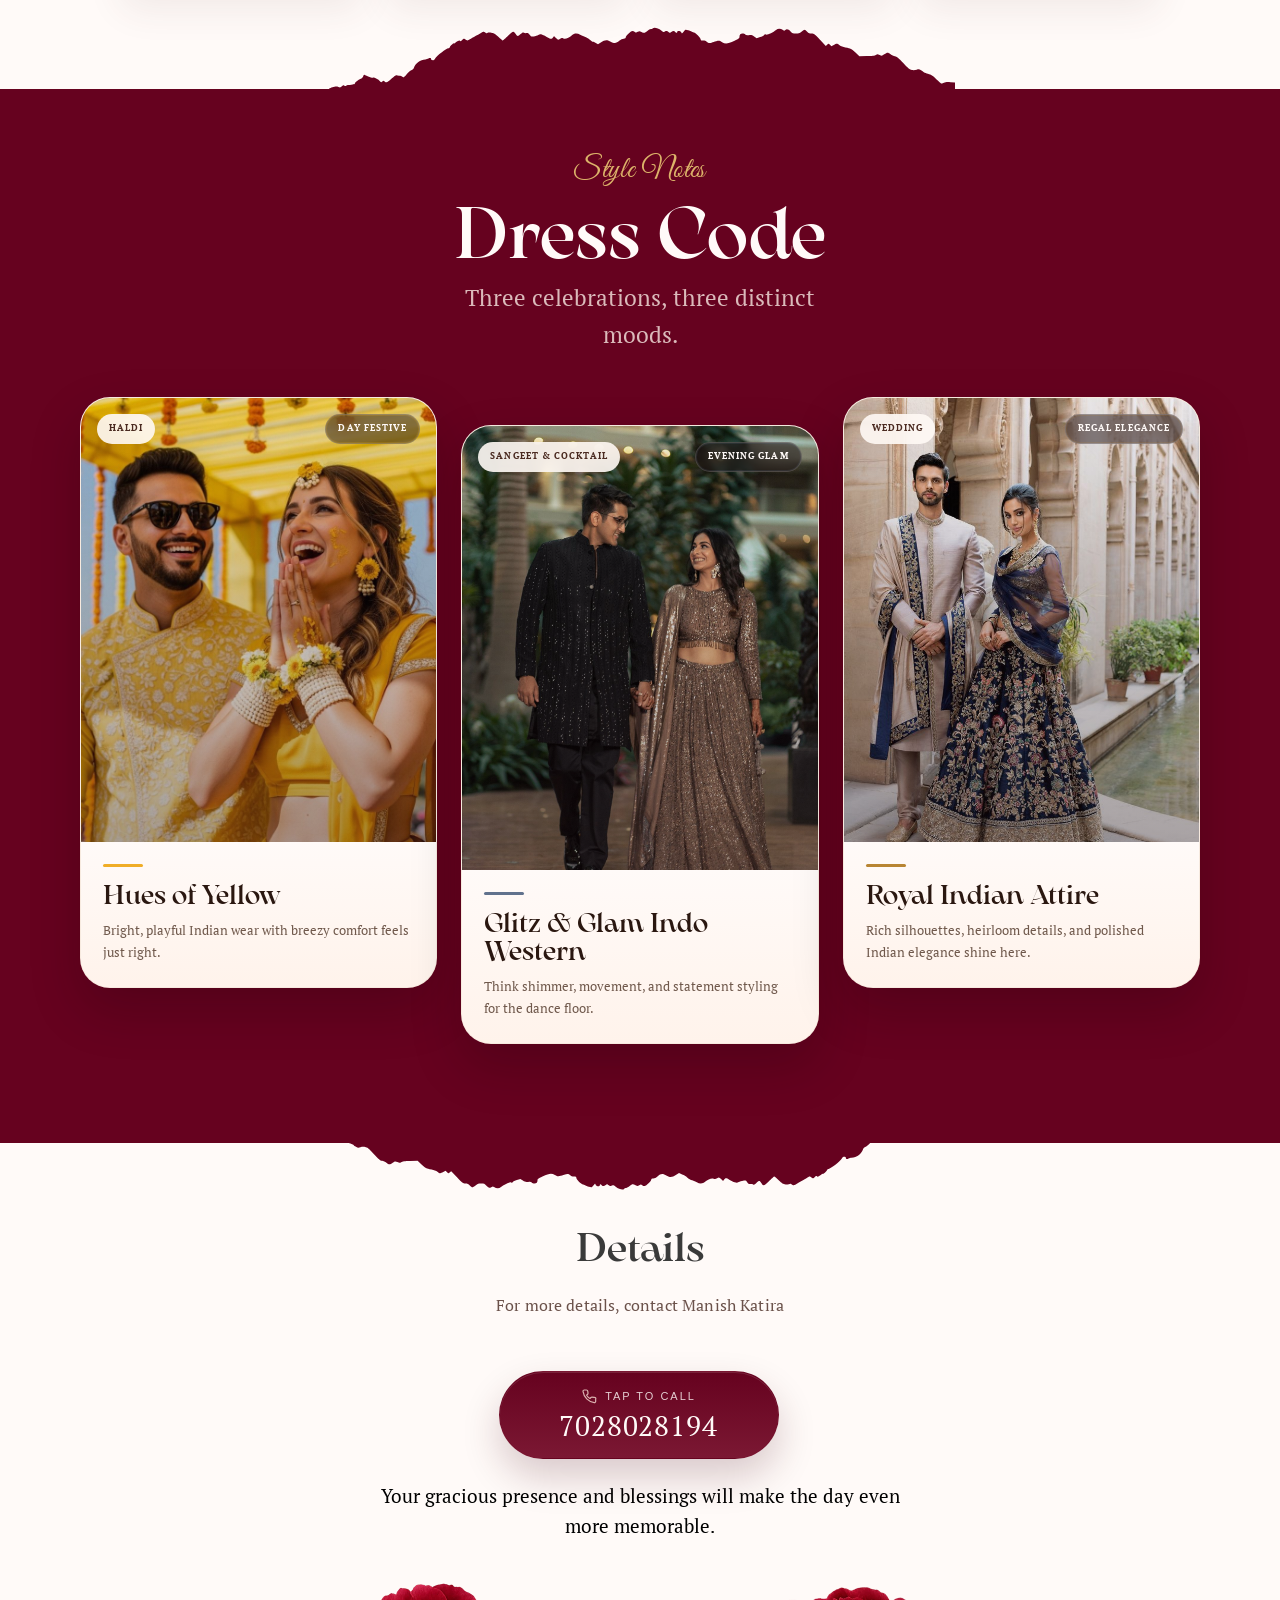
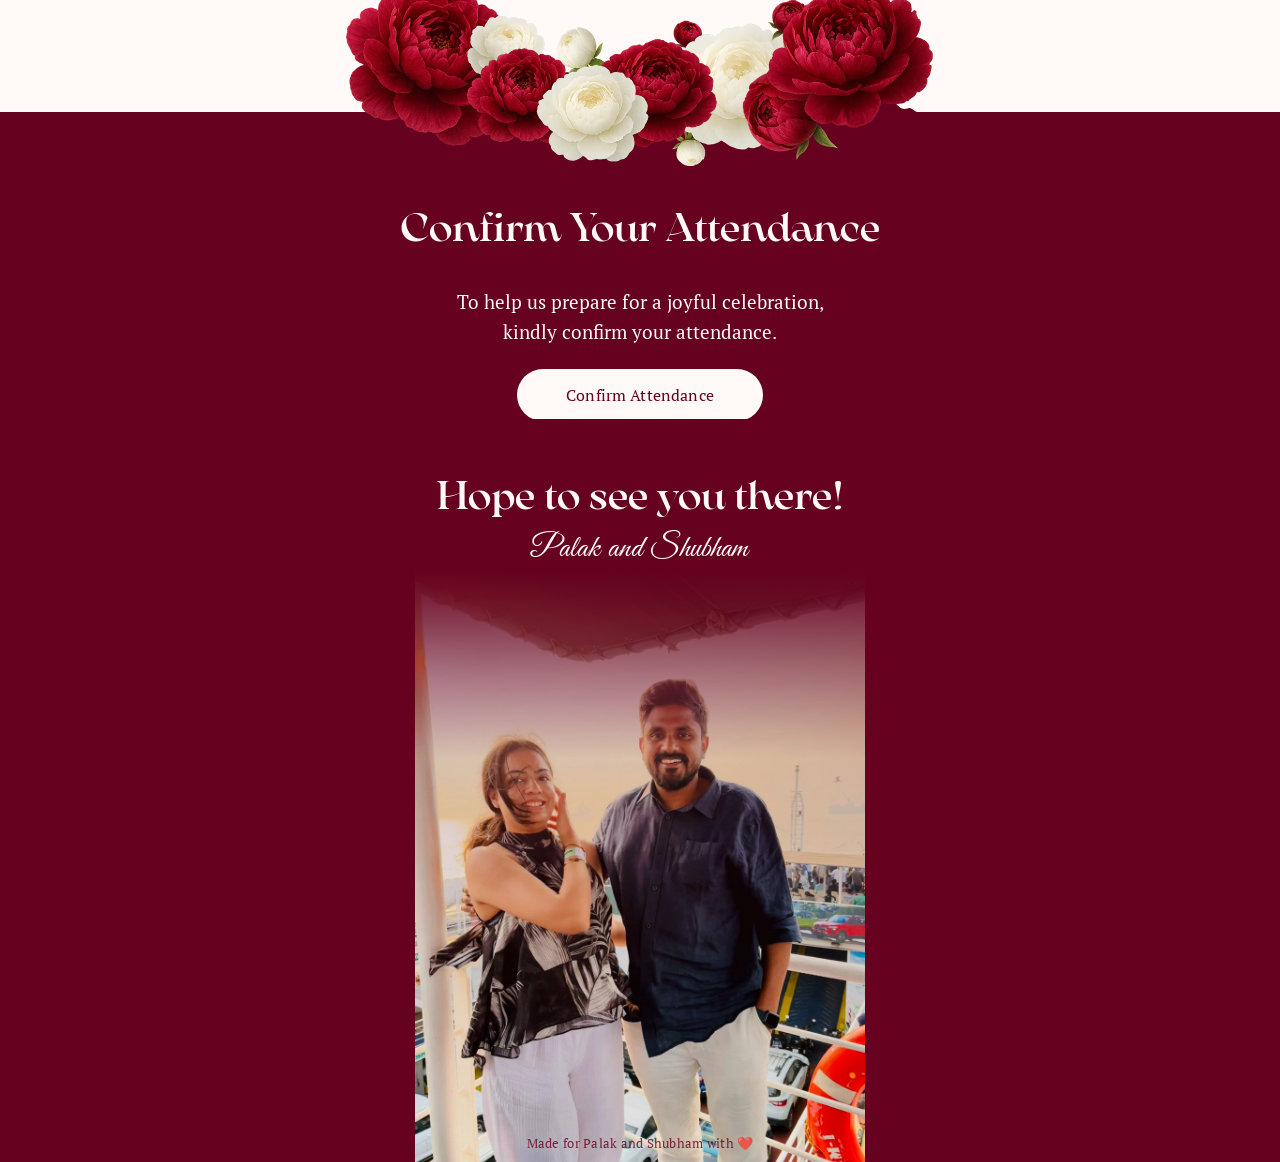
==== commit da9c526b: "RSVP changes ." ====
--- a/index.html
+++ b/index.html
@@ -268,5 +268,5 @@
 /> </div> </div> <div class='t396__elem tn-elem tn-elem__20038694911772813849329000001 t-animate' data-elem-id='1772813849329000001' data-elem-type='text' data-field-top-value="53" data-field-left-value="420" data-field-height-value="45" data-field-width-value="360" data-field-axisy-value="top" data-field-axisx-value="left" data-field-container-value="grid" data-field-topunits-value="px" data-field-leftunits-value="px" data-field-heightunits-value="px" data-field-widthunits-value="px" data-animate-style="fadeinup" data-animate-duration="2" data-animate-distance="40" data-animate-mobile="y" data-field-textfit-value="autoheight" data-field-fontsize-value="28"> <div class='tn-atom'field='tn_text_1772813849329000001'>Palak and Shubham</div> </div> <div id="vp-made-with-love" class="vp-made-with-love">Made for Palak and Shubham with ❤️</div> </div> </div> <!-- /T396 --> </div> </div> <!--/allrecords--> <!-- Stat -->   <!-- YouTube IFrame API (music only) -->
   <script src="https://www.youtube.com/iframe_api"></script>
   <!-- All JS -->
-  <script src="script.js?v=20260412c"></script>
+  <script src="script.js?v=20260412d"></script>
 </body> </html>
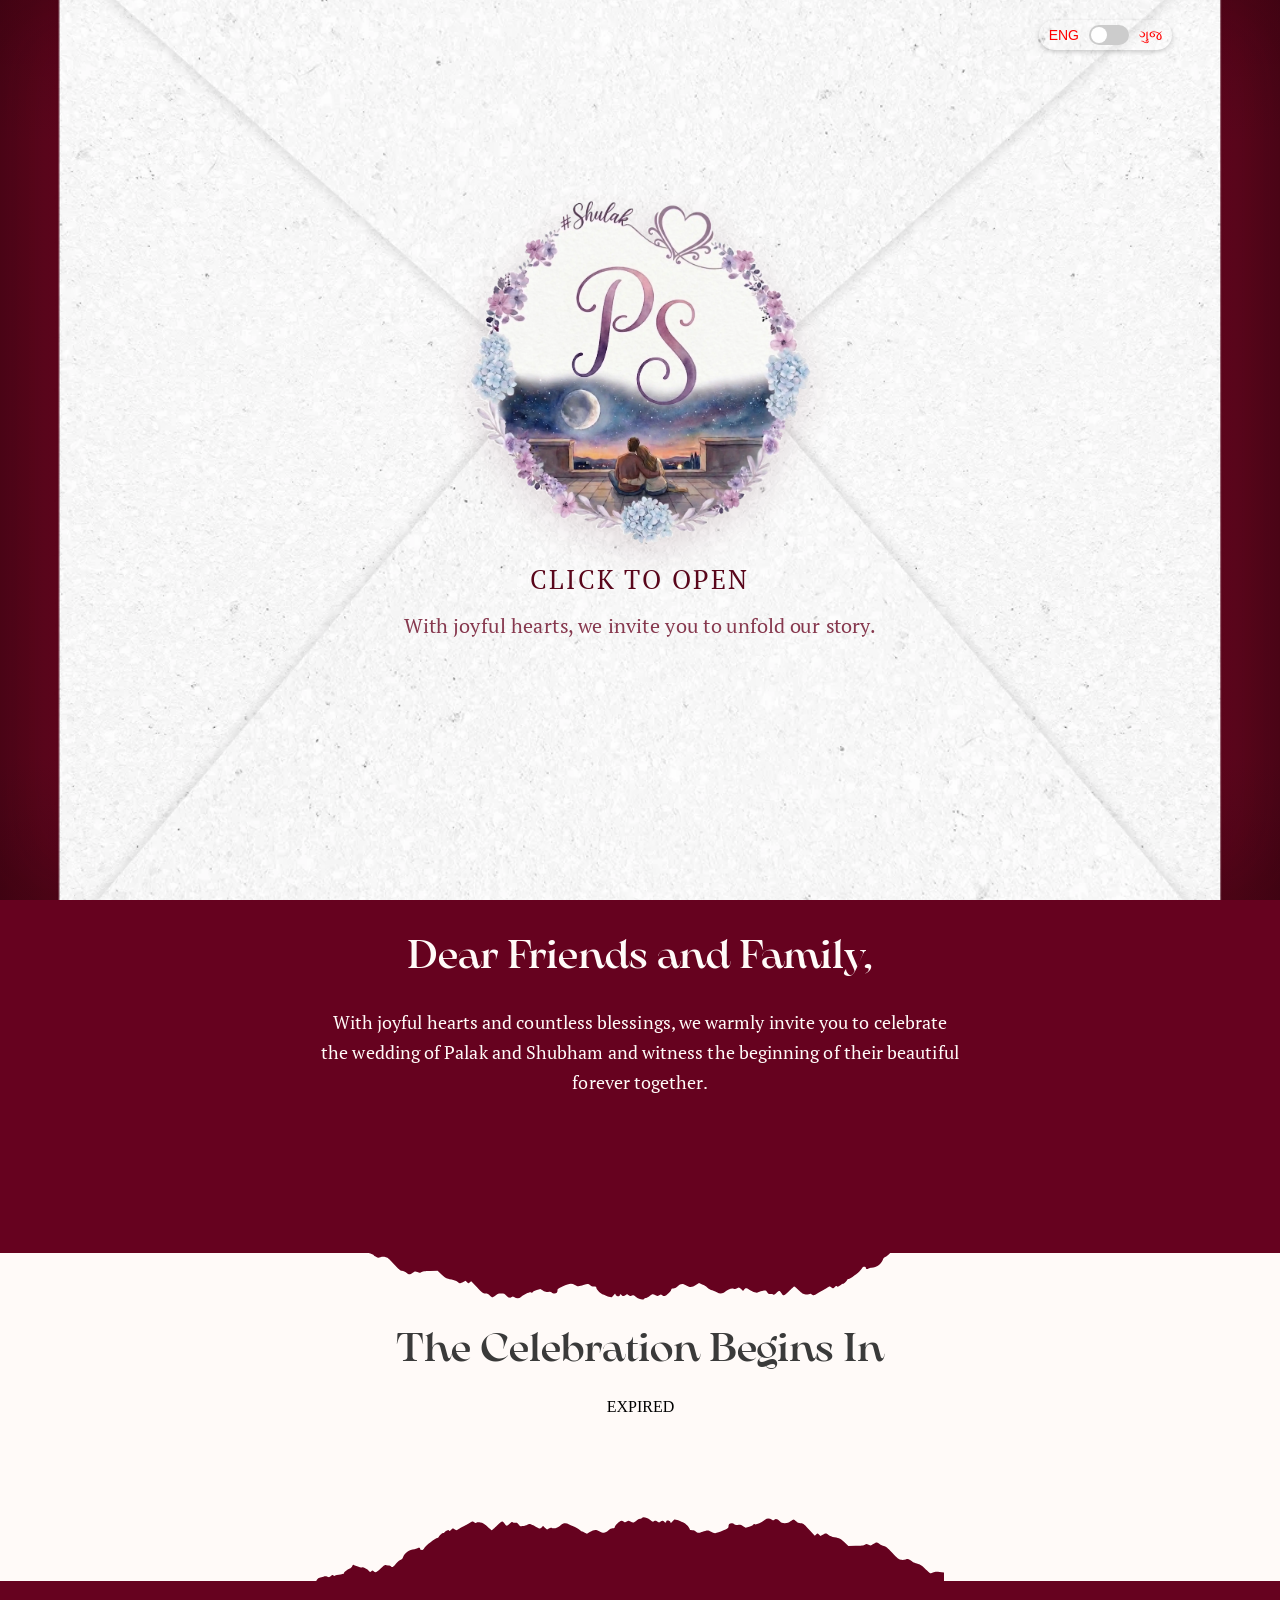
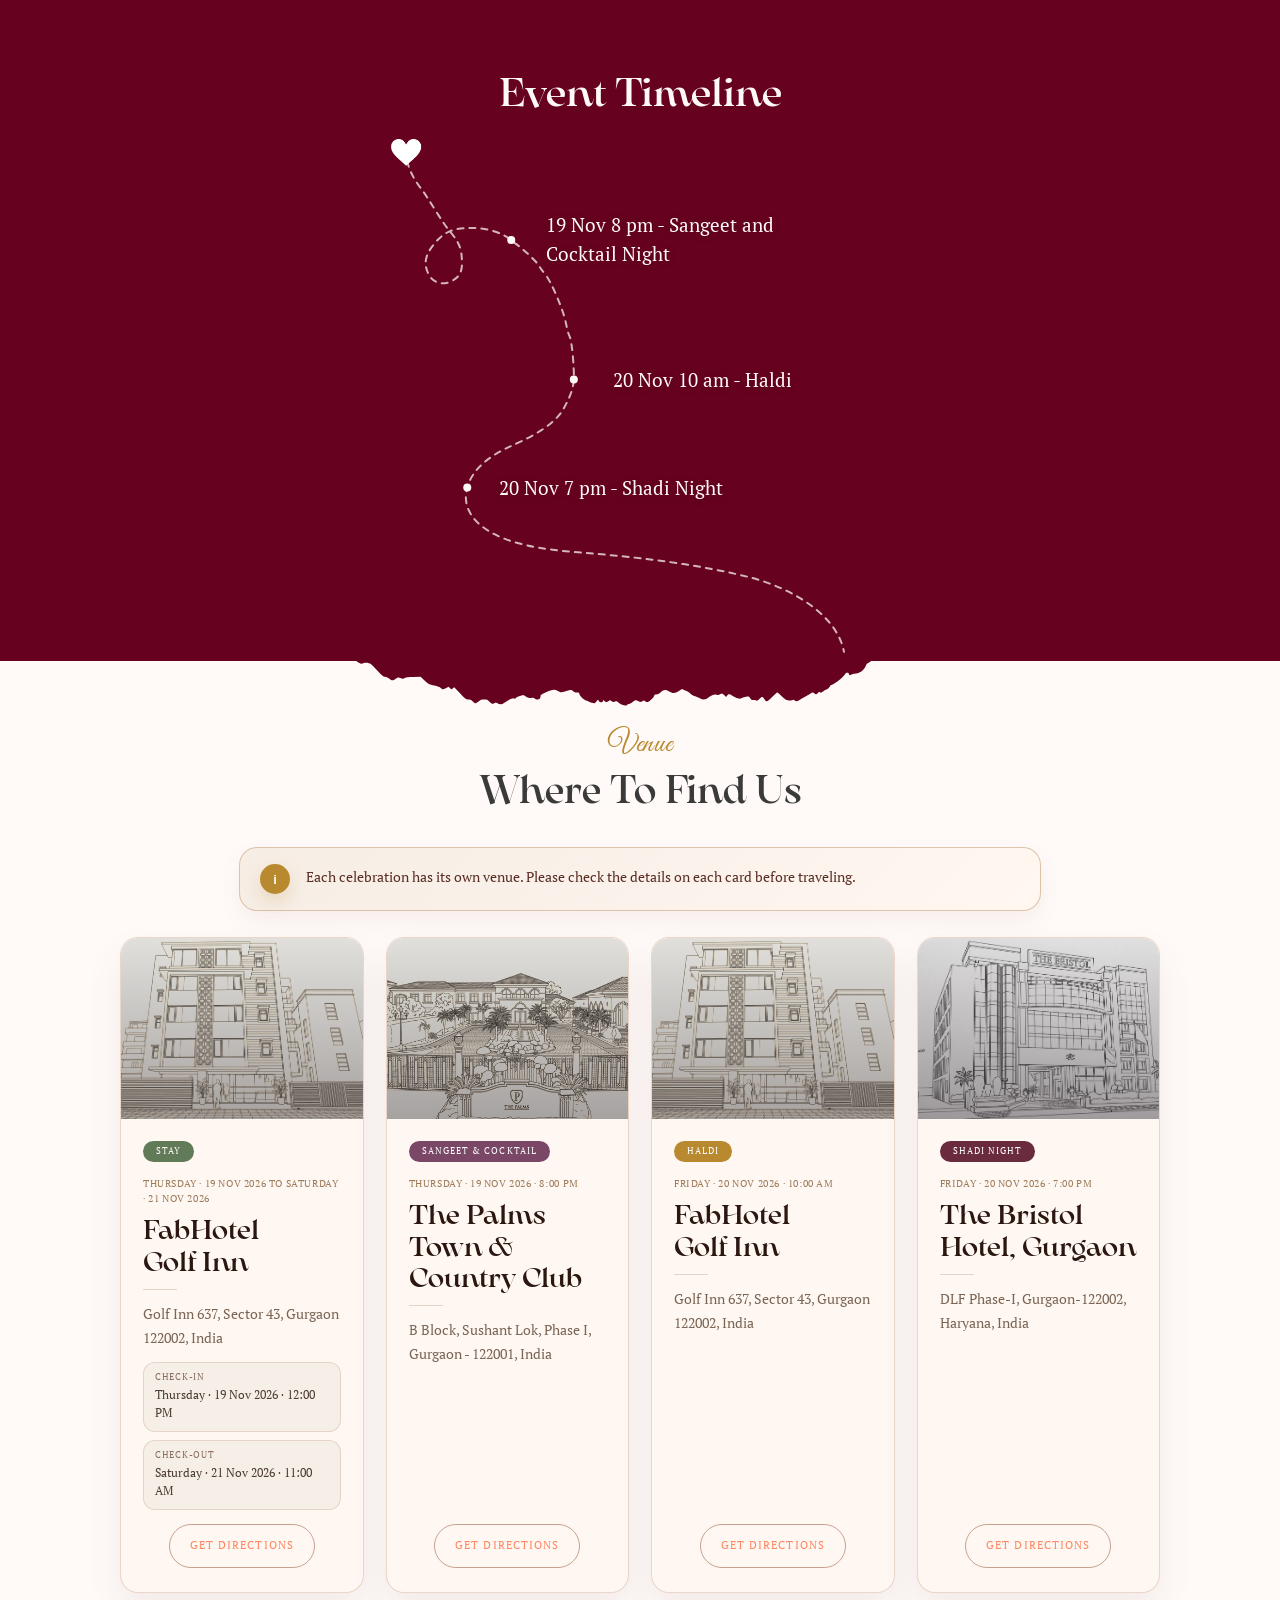
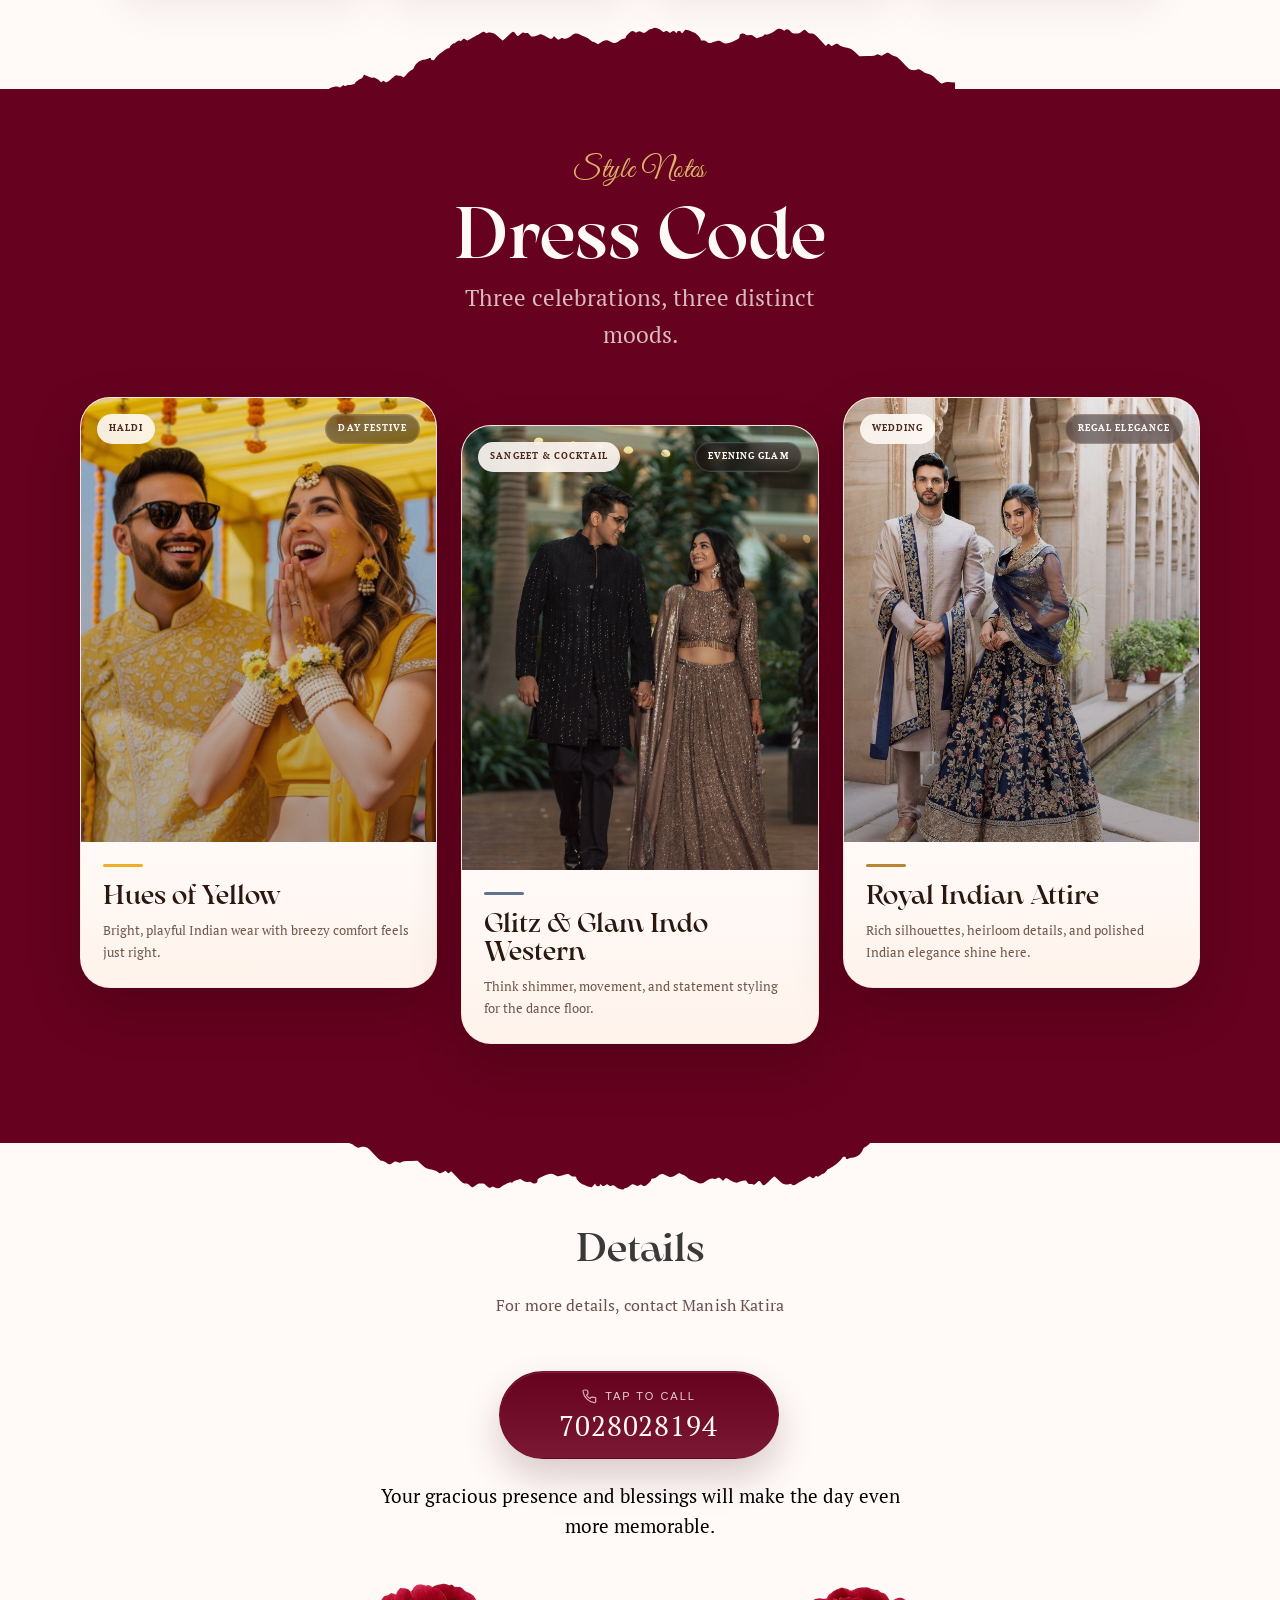
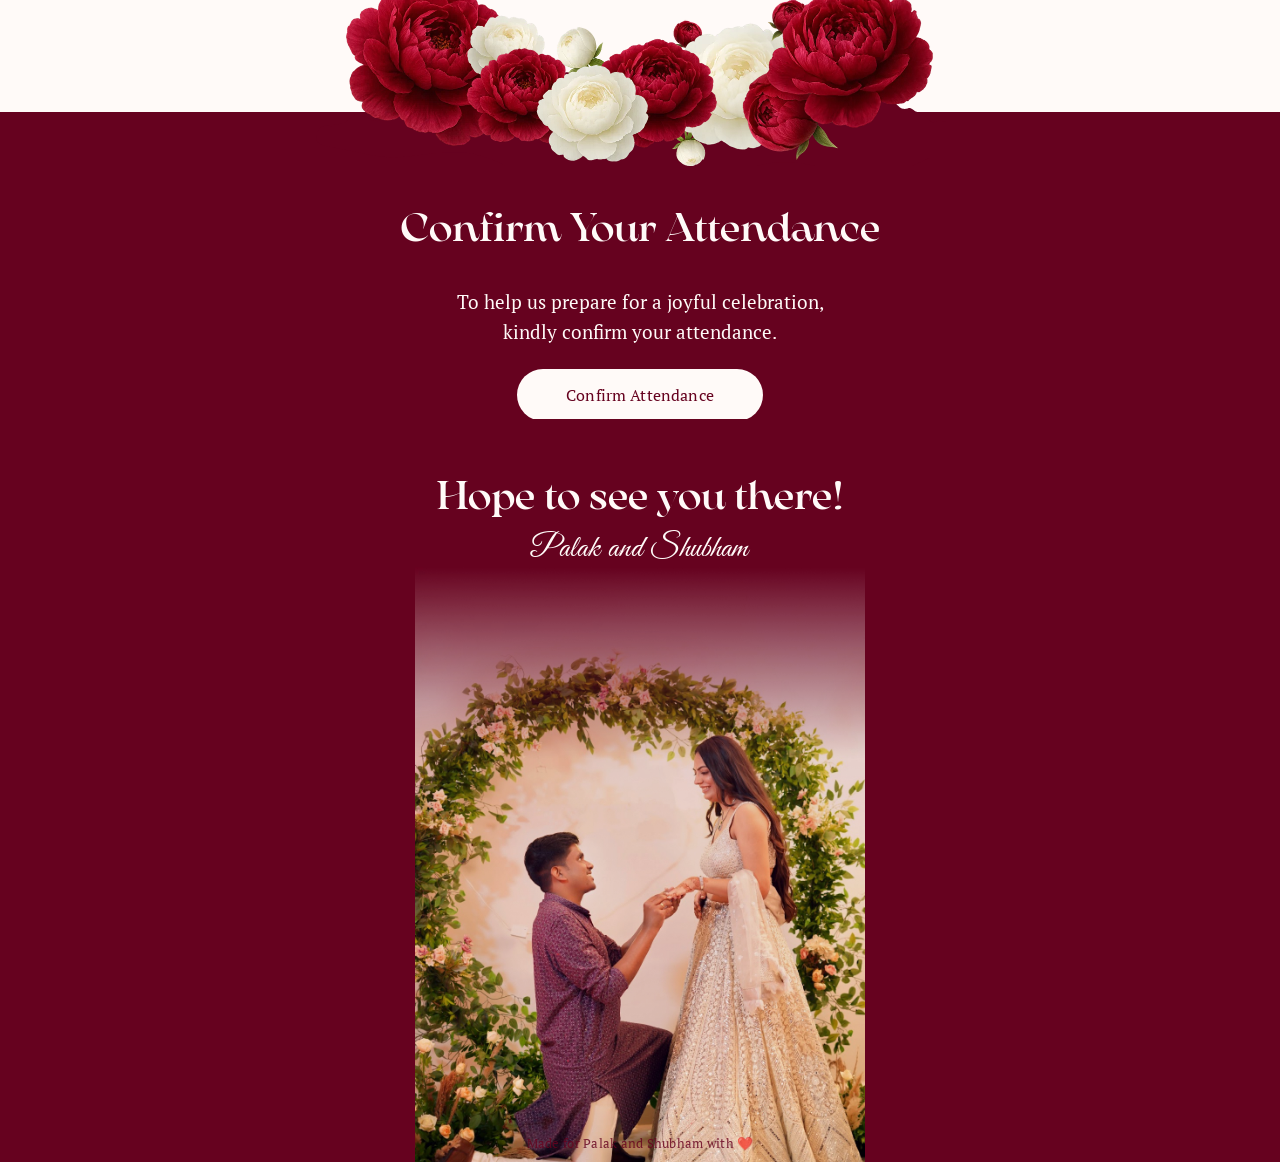
==== commit b9fc3ab6: "final commit ." ====
--- a/index.html
+++ b/index.html
@@ -3,7 +3,7 @@
   <meta name="viewport" content="width=device-width, initial-scale=1.0"/>
   <title>Palak and Shubham</title>
   <link rel="shortcut icon" href="assets/images/favicon.ico" type="image/x-icon"/>
-  <link rel="stylesheet" href="styles.css?v=20260412d"/>
+  <link rel="stylesheet" href="styles.css?v=20260501a"/>
   <style>
     #language-toggle {
       position: fixed;
@@ -73,6 +73,12 @@
       transform: translateX(20px);
     }
   </style>
+  <script>
+    window.__digitalInviteGuestDetail = null;
+    document.addEventListener('digitalinvite:guest', function(event) {
+      window.__digitalInviteGuestDetail = event && event.detail ? event.detail : {};
+    });
+  </script>
   <meta charset="utf-8" /> <meta http-equiv="Content-Type" content="text/html; charset=utf-8" /> <meta name="viewport" content="width=device-width, initial-scale=1.0" />  <meta name="format-detection" content="telephone=no" /> <meta http-equiv="x-dns-prefetch-control" content="on"> <link rel="dns-prefetch" href=""> <link rel="dns-prefetch" href="">  <!-- Assets --></head> <body class="t-body" style="margin:0;">
 <div id="language-toggle">
   <span id="lang-en">ENG</span>
@@ -259,8 +265,8 @@
 tabindex="-1"
 aria-label="Form fill-in errors"> <ul
 role="list"
-class="t-form__errorbox-text t-text t-text_md"> <li class="t-form__errorbox-item js-rule-error js-rule-error-all"></li> <li class="t-form__errorbox-item js-rule-error js-rule-error-req"></li> <li class="t-form__errorbox-item js-rule-error js-rule-error-email"></li> <li class="t-form__errorbox-item js-rule-error js-rule-error-name"></li> <li class="t-form__errorbox-item js-rule-error js-rule-error-phone"></li> <li class="t-form__errorbox-item js-rule-error js-rule-error-minlength"></li> <li class="t-form__errorbox-item js-rule-error js-rule-error-string"></li> </ul> </div> <!--/noindex--> </div> </form> </div> </div> </div> </div> </div> <div id="rec2003869491" class="r t-rec t-rec_pt_60" style="padding-top:60px;background-color:#66021f; " data-animationappear="off" data-record-type="396" data-bg-color="#66021f"> <!-- T396 --> <div class='t396'> <div class="t396__artboard" data-artboard-recid="2003869491" data-artboard-screens="1200" data-artboard-height="683" data-artboard-valign="center" data-artboard-upscale="grid"> <div class="t396__carrier" data-artboard-recid="2003869491"></div> <div class="t396__filter" data-artboard-recid="2003869491"></div> <div class='t396__elem tn-elem tn-elem__20038694911763405219328' data-elem-id='1763405219328' data-elem-type='text' data-field-top-value="-8" data-field-left-value="320" data-field-height-value="64" data-field-width-value="560" data-field-axisy-value="top" data-field-axisx-value="left" data-field-container-value="grid" data-field-topunits-value="px" data-field-leftunits-value="px" data-field-heightunits-value="px" data-field-widthunits-value="px" data-field-textfit-value="autoheight" data-field-fontsize-value="41"> <div class='tn-atom'field='tn_text_1763405219328'>Hope to see you there!</div> </div> <div class='t396__elem tn-elem tn-elem__20038694911772823499423' data-elem-id='1772823499423' data-elem-type='image' data-field-top-value="88" data-field-left-value="375" data-field-height-value="595" data-field-width-value="450" data-field-axisy-value="top" data-field-axisx-value="left" data-field-container-value="grid" data-field-topunits-value="px" data-field-leftunits-value="px" data-field-heightunits-value="px" data-field-widthunits-value="px" data-field-filewidth-value="900" data-field-fileheight-value="1190" data-field-widthmode-value="fixed" data-field-heightmode-value="hug"> <div class='tn-atom'> <img class='tn-atom__img t-img' data-original='assets/images/image.png'
-src='assets/images/image.png'
+class="t-form__errorbox-text t-text t-text_md"> <li class="t-form__errorbox-item js-rule-error js-rule-error-all"></li> <li class="t-form__errorbox-item js-rule-error js-rule-error-req"></li> <li class="t-form__errorbox-item js-rule-error js-rule-error-email"></li> <li class="t-form__errorbox-item js-rule-error js-rule-error-name"></li> <li class="t-form__errorbox-item js-rule-error js-rule-error-phone"></li> <li class="t-form__errorbox-item js-rule-error js-rule-error-minlength"></li> <li class="t-form__errorbox-item js-rule-error js-rule-error-string"></li> </ul> </div> <!--/noindex--> </div> </form> </div> </div> </div> </div> </div> <div id="rec2003869491" class="r t-rec t-rec_pt_60" style="padding-top:60px;background-color:#66021f; " data-animationappear="off" data-record-type="396" data-bg-color="#66021f"> <!-- T396 --> <div class='t396'> <div class="t396__artboard" data-artboard-recid="2003869491" data-artboard-screens="1200" data-artboard-height="683" data-artboard-valign="center" data-artboard-upscale="grid"> <div class="t396__carrier" data-artboard-recid="2003869491"></div> <div class="t396__filter" data-artboard-recid="2003869491"></div> <div class='t396__elem tn-elem tn-elem__20038694911763405219328' data-elem-id='1763405219328' data-elem-type='text' data-field-top-value="-8" data-field-left-value="320" data-field-height-value="64" data-field-width-value="560" data-field-axisy-value="top" data-field-axisx-value="left" data-field-container-value="grid" data-field-topunits-value="px" data-field-leftunits-value="px" data-field-heightunits-value="px" data-field-widthunits-value="px" data-field-textfit-value="autoheight" data-field-fontsize-value="41"> <div class='tn-atom'field='tn_text_1763405219328'>Hope to see you there!</div> </div> <div class='t396__elem tn-elem tn-elem__20038694911772823499423' data-elem-id='1772823499423' data-elem-type='image' data-field-top-value="88" data-field-left-value="375" data-field-height-value="595" data-field-width-value="450" data-field-axisy-value="top" data-field-axisx-value="left" data-field-container-value="grid" data-field-topunits-value="px" data-field-leftunits-value="px" data-field-heightunits-value="px" data-field-widthunits-value="px" data-field-filewidth-value="1032" data-field-fileheight-value="1548" data-field-widthmode-value="fixed" data-field-heightmode-value="hug"> <div class='tn-atom'> <img class='tn-atom__img t-img' data-original='assets/images/e8174740-094c-4a9c-a832-f90406e5a4b1.jpg'
+src='assets/images/e8174740-094c-4a9c-a832-f90406e5a4b1.jpg'
 alt='' imgfield='tn_img_1772823499423'
 /> </div> </div> <div class='t396__elem tn-elem tn-elem__20038694911772823473416' data-elem-id='1772823473416' data-elem-type='image' data-field-top-value="88" data-field-left-value="375" data-field-height-value="595" data-field-width-value="450" data-field-axisy-value="top" data-field-axisx-value="left" data-field-container-value="grid" data-field-topunits-value="px" data-field-leftunits-value="px" data-field-heightunits-value="px" data-field-widthunits-value="px" data-field-filewidth-value="900" data-field-fileheight-value="1190" data-field-widthmode-value="fixed" data-field-heightmode-value="hug"> <div class='tn-atom'> <img class='tn-atom__img t-img' data-original='assets/images/Rectangle_230.webp'
 src='assets/images/Rectangle_230.webp'
@@ -268,5 +274,5 @@
 /> </div> </div> <div class='t396__elem tn-elem tn-elem__20038694911772813849329000001 t-animate' data-elem-id='1772813849329000001' data-elem-type='text' data-field-top-value="53" data-field-left-value="420" data-field-height-value="45" data-field-width-value="360" data-field-axisy-value="top" data-field-axisx-value="left" data-field-container-value="grid" data-field-topunits-value="px" data-field-leftunits-value="px" data-field-heightunits-value="px" data-field-widthunits-value="px" data-animate-style="fadeinup" data-animate-duration="2" data-animate-distance="40" data-animate-mobile="y" data-field-textfit-value="autoheight" data-field-fontsize-value="28"> <div class='tn-atom'field='tn_text_1772813849329000001'>Palak and Shubham</div> </div> <div id="vp-made-with-love" class="vp-made-with-love">Made for Palak and Shubham with ❤️</div> </div> </div> <!-- /T396 --> </div> </div> <!--/allrecords--> <!-- Stat -->   <!-- YouTube IFrame API (music only) -->
   <script src="https://www.youtube.com/iframe_api"></script>
   <!-- All JS -->
-  <script src="script.js?v=20260412d"></script>
+  <script src="script.js?v=20260503a"></script>
 </body> </html>
--- a/styles.css
+++ b/styles.css
@@ -1301,10 +1301,48 @@
   backface-visibility: hidden;
 }
 
+#rec2002506421 .vp-event-timeline__marker {
+  transform-box: fill-box;
+  transform-origin: center;
+  will-change: transform;
+  backface-visibility: hidden;
+}
+
 #rec2002506421 .vp-event-timeline__plane {
   overflow: visible;
-  transform: translateZ(0);
+  display: block;
+  transform-box: fill-box;
+  transform-origin: center;
   backface-visibility: hidden;
+}
+
+#rec2002506421 .vp-event-timeline--idle .vp-event-timeline__marker {
+  animation: vpEventTimelineHeartPulse 1.7s ease-in-out infinite;
+}
+
+@keyframes vpEventTimelineHeartPulse {
+  0%,
+  100% {
+    transform: scale(1);
+  }
+
+  28% {
+    transform: scale(1.1);
+  }
+
+  42% {
+    transform: scale(0.96);
+  }
+
+  60% {
+    transform: scale(1.06);
+  }
+}
+
+@media (prefers-reduced-motion: reduce) {
+  #rec2002506421 .vp-event-timeline--idle .vp-event-timeline__marker {
+    animation: none;
+  }
 }
 
 @media screen and (max-width: 1199px) {
@@ -1806,6 +1844,11 @@
   text-align: left;
 }
 
+#rec2052858183 .vp-rsvp-success-card--no {
+  background: linear-gradient(180deg, #fffdfc 0%, #fbf4f0 100%);
+  border-color: rgba(102, 2, 31, 0.18);
+}
+
 #rec2052858183 .vp-rsvp-success-badge {
   display: inline-flex;
   align-items: center;
@@ -1820,11 +1863,35 @@
   line-height: 1;
 }
 
+#rec2052858183 .vp-rsvp-success-badge::before {
+  content: "";
+  width: 13px;
+  height: 7px;
+  border-left: 2px solid currentColor;
+  border-bottom: 2px solid currentColor;
+  transform: translateY(-1px) rotate(-45deg);
+}
+
+#rec2052858183 .vp-rsvp-success-card--no .vp-rsvp-success-badge {
+  background: rgba(102, 2, 31, 0.08);
+  color: #66021f;
+}
+
+#rec2052858183 .vp-rsvp-success-card--no .vp-rsvp-success-badge::before {
+  width: 13px;
+  height: 2px;
+  border: 0;
+  border-radius: 999px;
+  background: currentColor;
+  transform: none;
+}
+
 #rec2052858183 .vp-rsvp-success-copy {
   display: flex;
   flex-direction: column;
   gap: 2px;
   min-width: 0;
+  flex: 1 1 auto;
 }
 
 #rec2052858183 .vp-rsvp-success-copy strong {
@@ -1842,6 +1909,39 @@
   line-height: 1.5;
 }
 
+#rec2052858183 .vp-rsvp-change-button {
+  display: inline-flex;
+  align-items: center;
+  justify-content: center;
+  min-height: 40px;
+  margin-left: auto;
+  padding: 0 16px;
+  flex: 0 0 auto;
+  border: 1px solid rgba(102, 2, 31, 0.18);
+  border-radius: 999px;
+  background: #66021f;
+  color: #fffaf8;
+  cursor: pointer;
+  font-family: 'PTSerif', Georgia, serif;
+  font-size: 14px;
+  line-height: 1.2;
+  white-space: nowrap;
+  transition: background-color .2s ease, color .2s ease, border-color .2s ease, transform .2s ease;
+}
+
+#rec2052858183 .vp-rsvp-change-button:focus-visible {
+  outline: 2px solid #c9a84c;
+  outline-offset: 3px;
+}
+
+@media (hover:hover) {
+  #rec2052858183 .vp-rsvp-change-button:hover {
+    background: #4f0118;
+    border-color: rgba(79, 1, 24, 0.24);
+    transform: translateY(-1px);
+  }
+}
+
 @media screen and (max-width: 640px) {
   #rec2052858183 .t-popup__container.vp-rsvp-success-state {
     max-width: min(92vw, 360px) !important;
@@ -1856,6 +1956,8 @@
     gap: 12px;
     padding: 16px 15px;
     border-radius: 16px;
+    align-items: flex-start;
+    flex-wrap: wrap;
   }
 
   #rec2052858183 .vp-rsvp-success-badge {
@@ -1872,6 +1974,12 @@
   #rec2052858183 .vp-rsvp-success-copy span {
     font-size: 14px;
     line-height: 1.45;
+  }
+
+  #rec2052858183 .vp-rsvp-change-button {
+    width: 100%;
+    margin-left: 46px;
+    flex-basis: calc(100% - 46px);
   }
 }
 
@@ -2320,6 +2428,7 @@
 #rec2052858183 .t-form__successbox,
 #rec2052858183 .t-form__errorbox-text,
 #rec2052858183 .vp-rsvp-success-copy span,
+#rec2052858183 .vp-rsvp-change-button,
 .vp-made-with-love {
   font-family: 'PTSerif', Georgia, serif !important;
   font-style: normal !important;
@@ -2592,6 +2701,7 @@
 body[data-language="gu"] #rec2052858183 .t-form__errorbox-text,
 body[data-language="gu"] #rec2052858183 .vp-rsvp-success-copy strong,
 body[data-language="gu"] #rec2052858183 .vp-rsvp-success-copy span,
+body[data-language="gu"] #rec2052858183 .vp-rsvp-change-button,
 body[data-language="gu"] #rec2003869491 .tn-elem[data-elem-id="1772813849329000001"] .tn-atom,
 body[data-language="gu"] .vp-made-with-love {
   font-family: "Noto Sans Gujarati", "Nirmala UI", "Shruti", Arial, sans-serif !important;
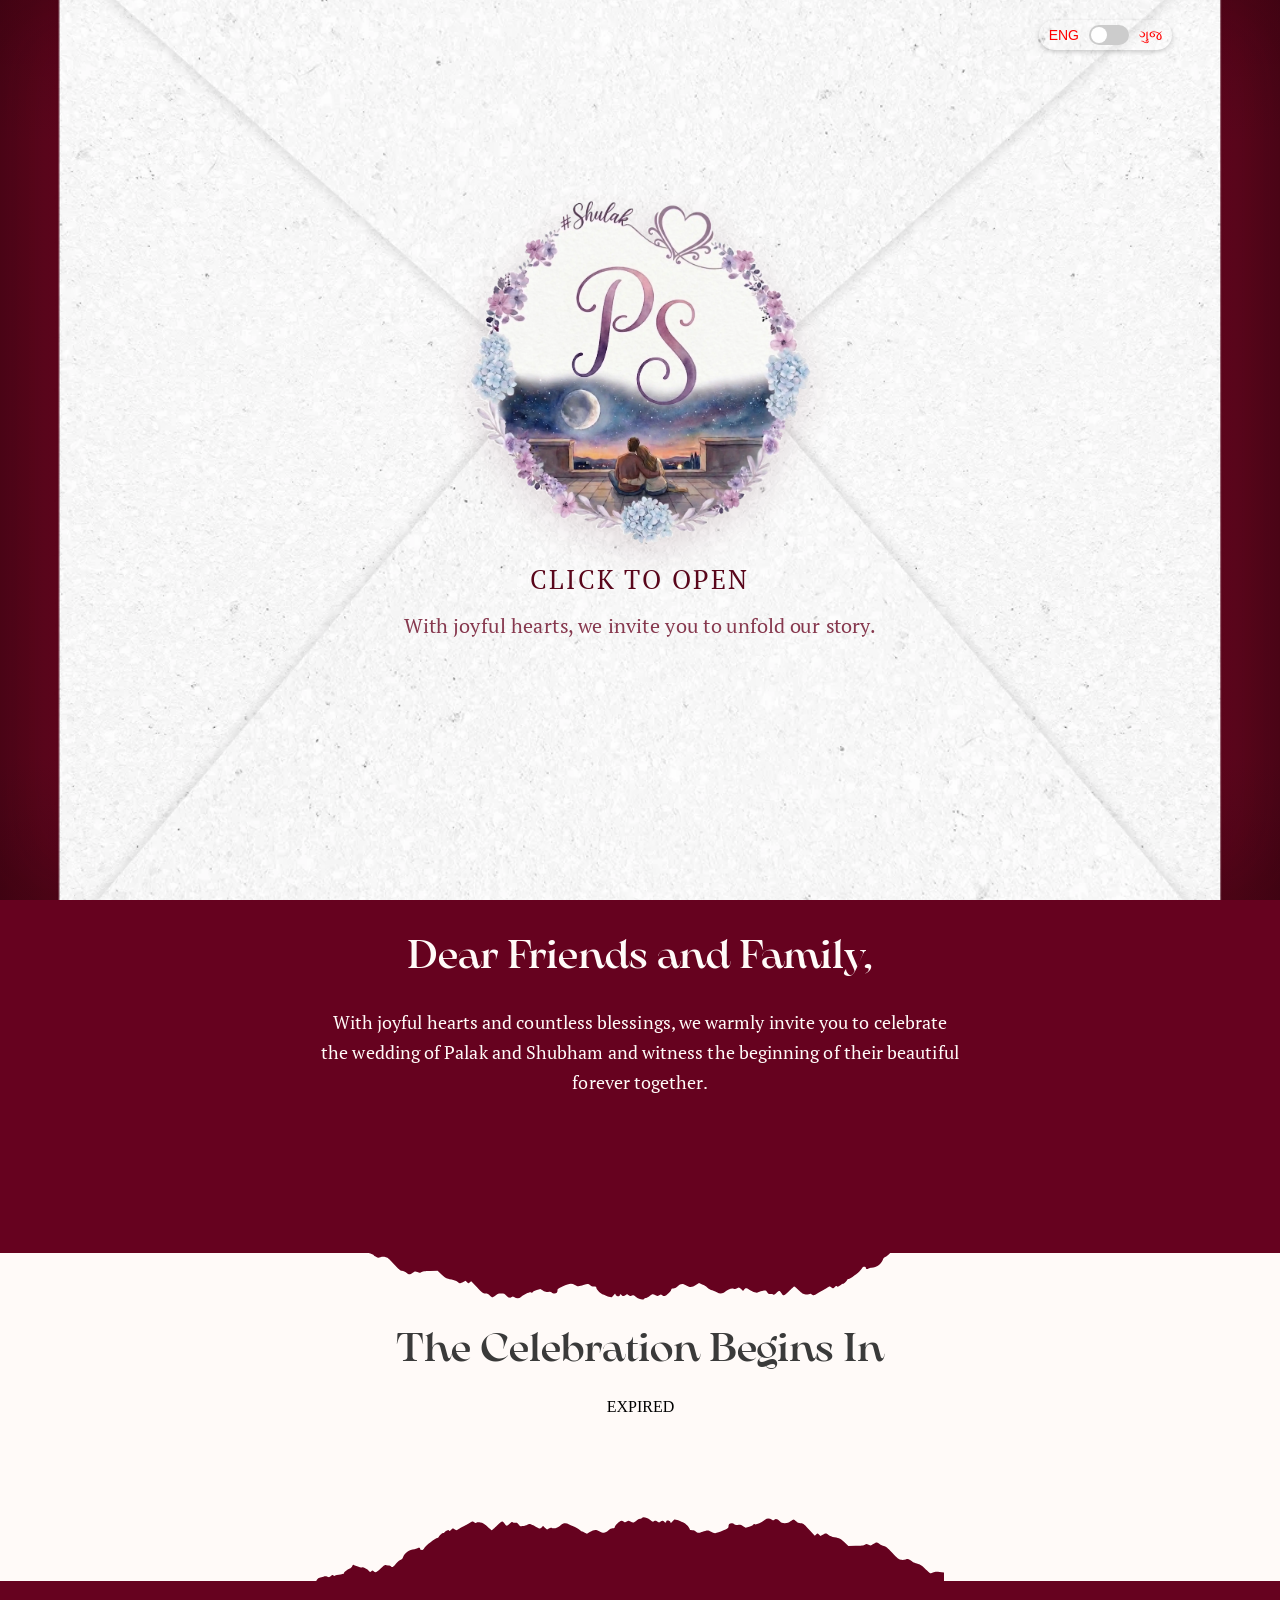
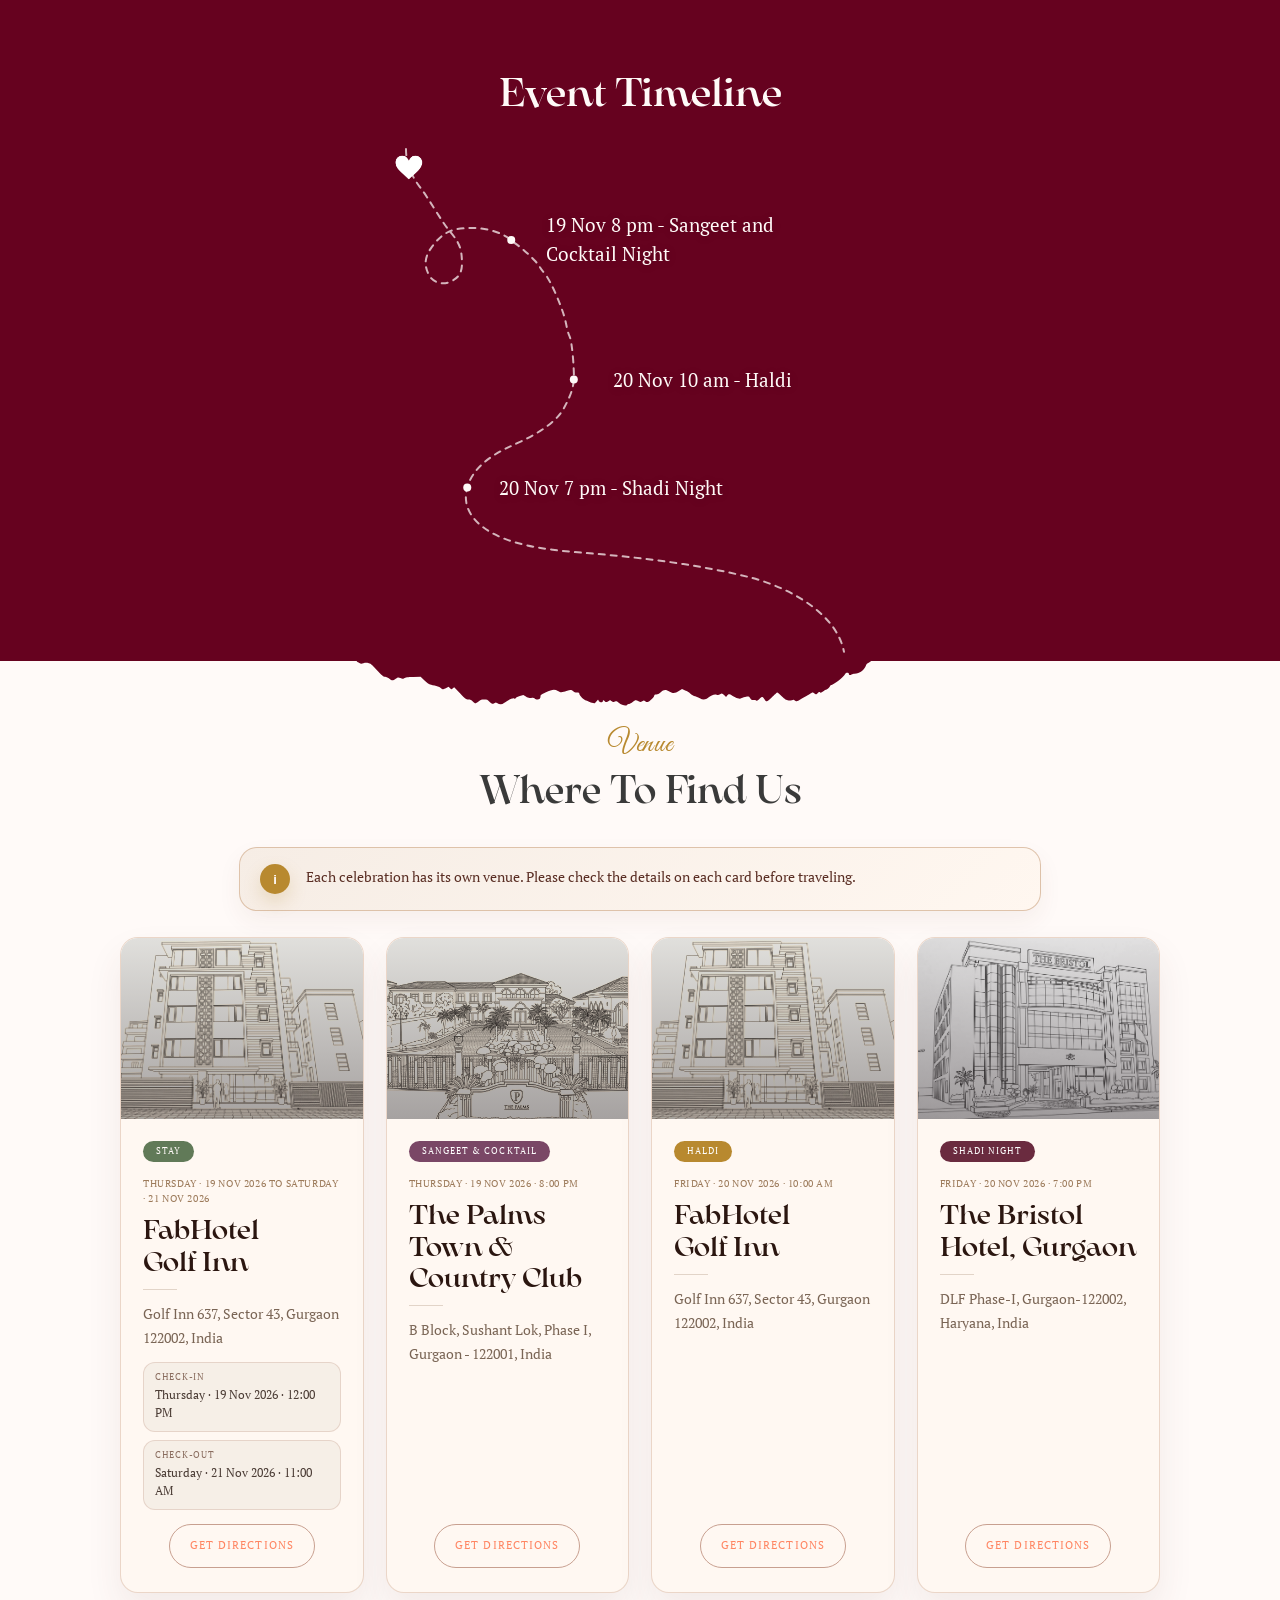
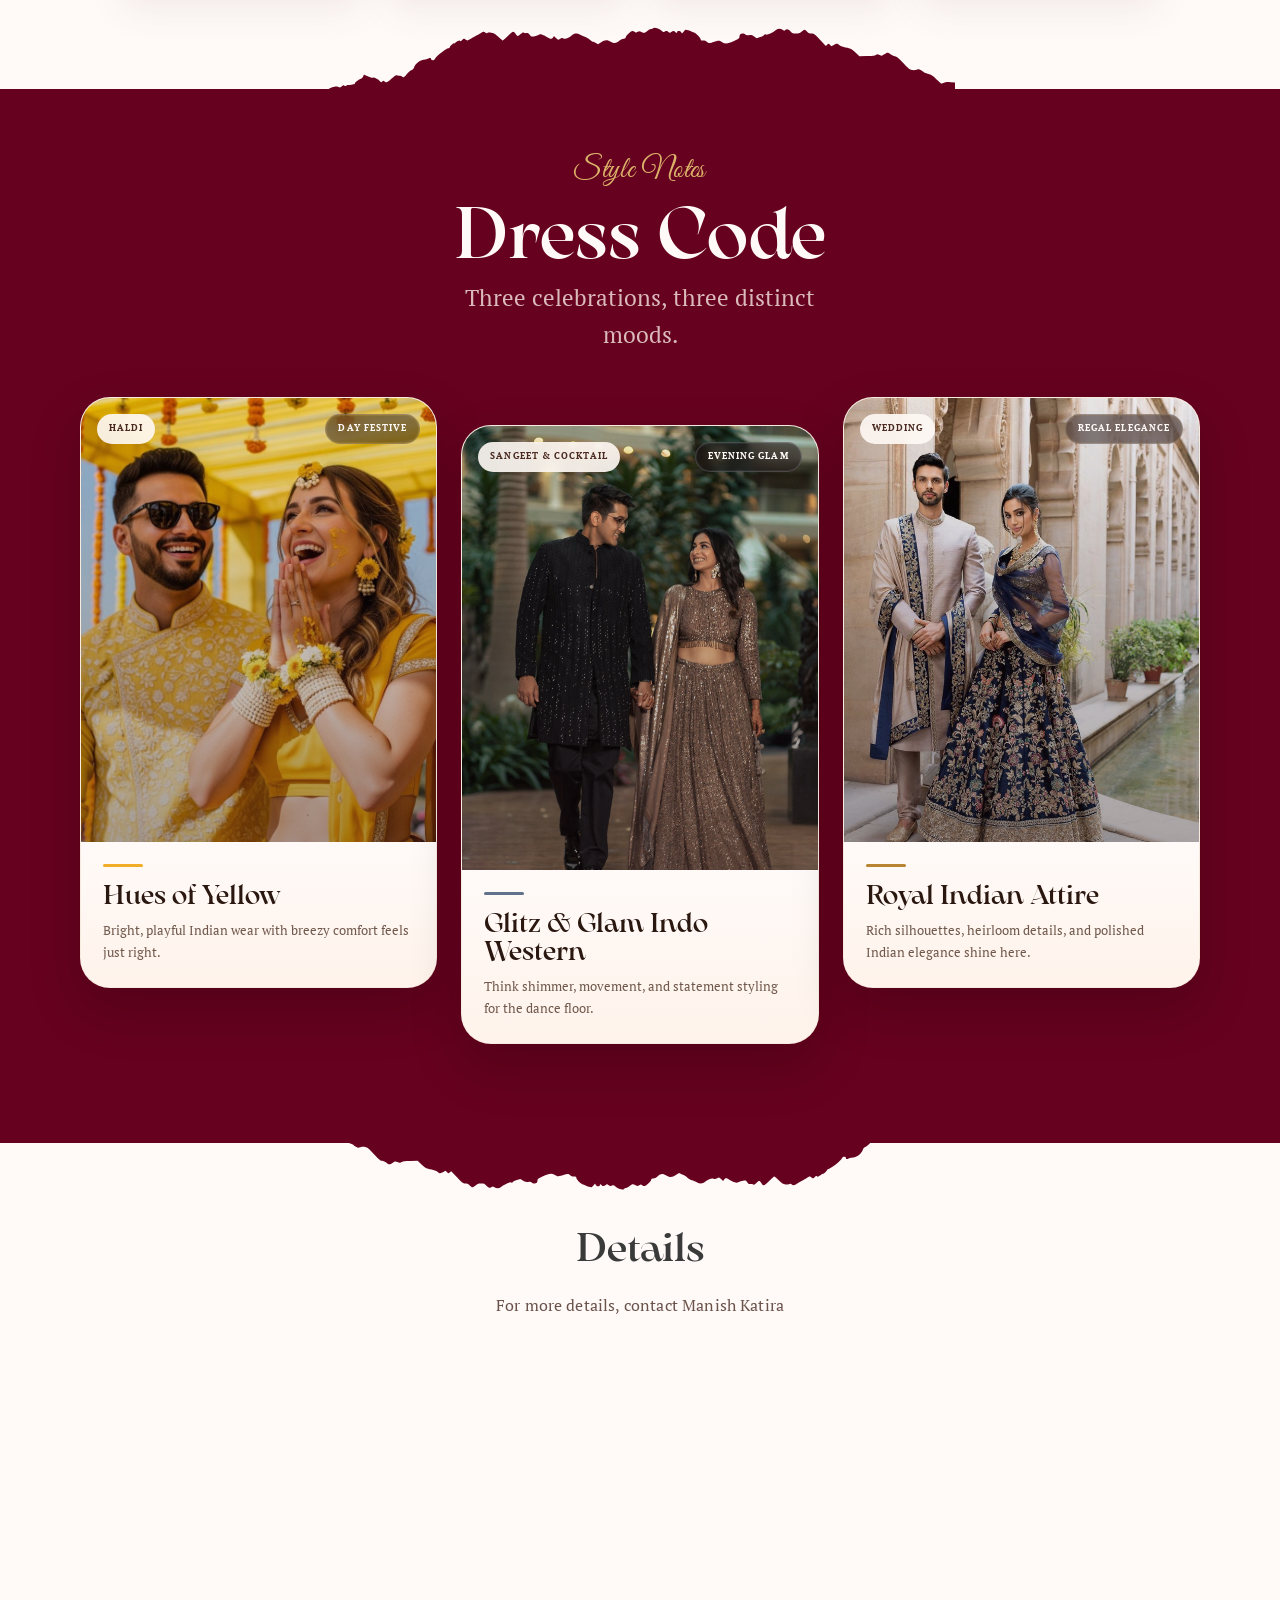
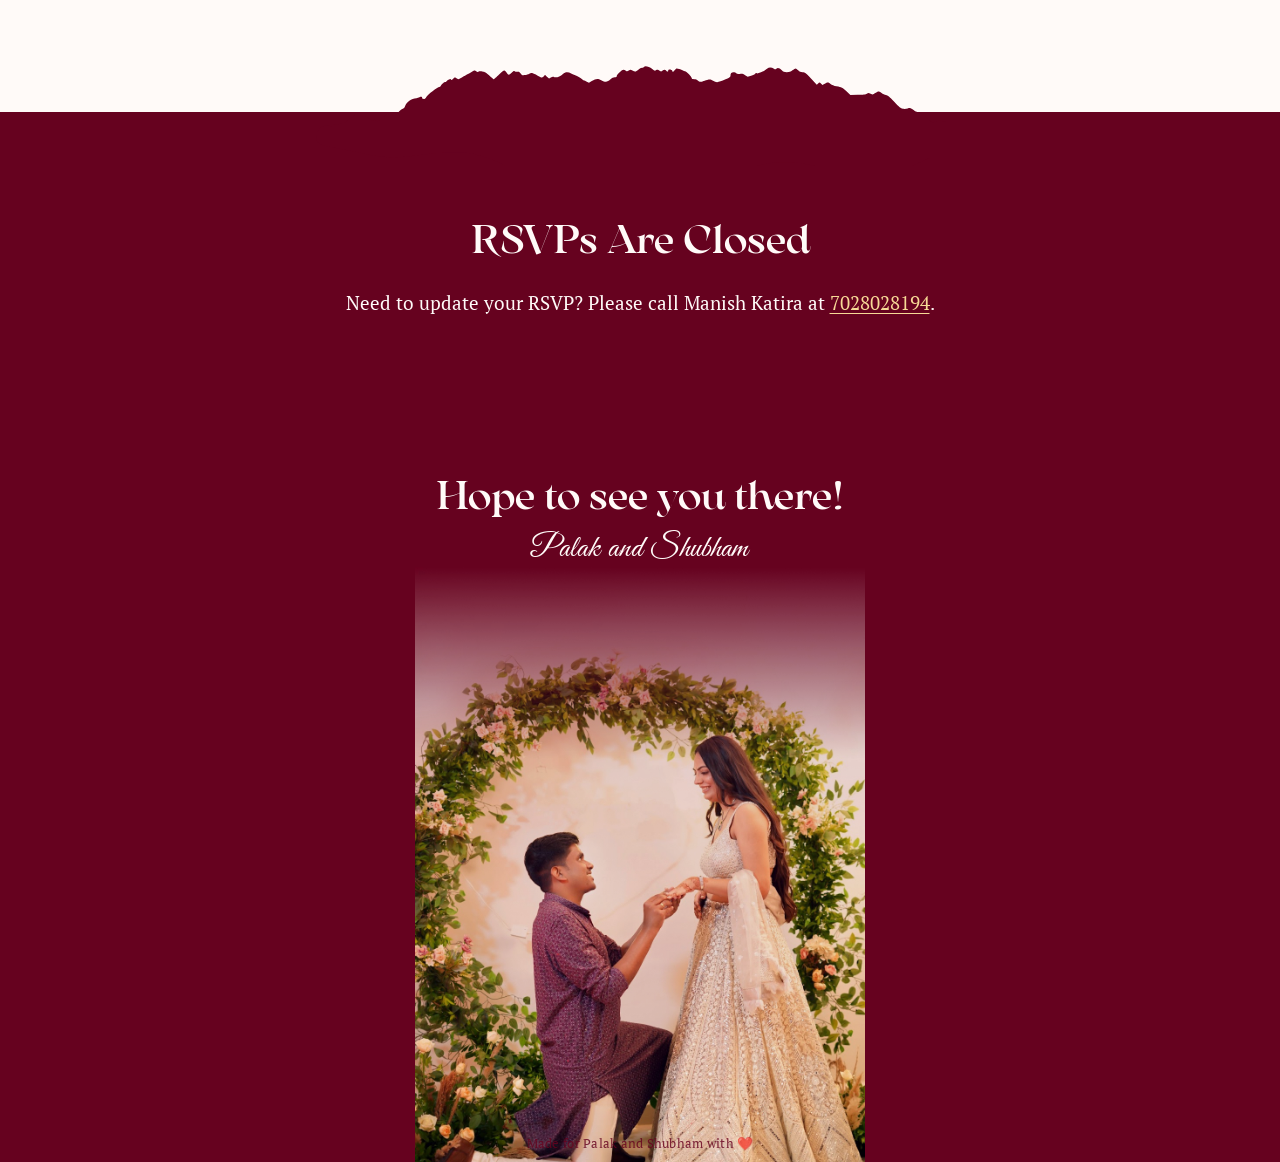
==== commit 07ae4753: "final api changes." ====
--- a/index.html
+++ b/index.html
@@ -3,7 +3,7 @@
   <meta name="viewport" content="width=device-width, initial-scale=1.0"/>
   <title>Palak and Shubham</title>
   <link rel="shortcut icon" href="assets/images/favicon.ico" type="image/x-icon"/>
-  <link rel="stylesheet" href="styles.css?v=20260501a"/>
+  <link rel="stylesheet" href="styles.css?v=20260503b"/>
   <style>
     #language-toggle {
       position: fixed;
@@ -138,7 +138,7 @@
              assets/fonts/   (4 fonts, all local)
      ────────────────────────────────────────────────────────────
      Edit styles.css → colours, layout, fonts, section heights
-     Edit script.js  → countdown date, music, RSVP Google Sheets
+     Edit script.js  → countdown date, music, RSVP backend API
      ════════════════════════════════════════════════════════════ --> <div id="countdownContainer"> <div class="time-block"> <div class="number" id="days">00</div> <div class="label">Days</div> </div> <div class="separator">:</div> <div class="time-block"> <div class="number" id="hours">00</div> <div class="label">Hours</div> </div> <div class="separator">:</div> <div class="time-block"> <div class="number" id="minutes">00</div> <div class="label">Minutes</div> </div> <div class="separator">:</div> <div class="time-block"> <div class="number" id="seconds">00</div> <div class="label">Seconds</div> </div> </div> 
  </div> </div> <div class='t396__elem tn-elem tn-elem__20022745811771277026942000001' data-elem-id='1771277026942000001' data-elem-type='text' data-field-top-value="70" data-field-left-value="320" data-field-height-value="67" data-field-width-value="560" data-field-axisy-value="top" data-field-axisx-value="left" data-field-container-value="grid" data-field-topunits-value="px" data-field-leftunits-value="px" data-field-heightunits-value="px" data-field-widthunits-value="px" data-field-textfit-value="autoheight" data-field-fontsize-value="41" data-field-left-res-320-value="-120" data-field-left-res-480-value="-40" data-field-left-res-640-value="40" data-field-left-res-960-value="200"> <div class='tn-atom'field='tn_text_1771277026942000001'>The Celebration Begins In</div> </div> <div class='t396__elem tn-elem tn-elem__20022745811763406966248' data-elem-id='1763406966248' data-elem-type='image' data-field-top-value="-74" data-field-left-value="302" data-field-height-value="121" data-field-width-value="630" data-field-axisy-value="top" data-field-axisx-value="left" data-field-container-value="grid" data-field-topunits-value="px" data-field-leftunits-value="px" data-field-heightunits-value="px" data-field-widthunits-value="px" data-field-filewidth-value="991" data-field-fileheight-value="190" data-field-heightmode-value="hug" data-field-top-res-320-value="-77" data-field-left-res-320-value="-146" data-field-height-res-320-value="121" data-field-left-res-480-value="-58" data-field-height-res-480-value="121" data-field-left-res-640-value="18" data-field-height-res-640-value="121" data-field-top-res-960-value="-76" data-field-left-res-960-value="180" data-field-height-res-960-value="121" data-field-width-res-960-value="630" data-field-container-res-960-value="grid"> <div class='tn-atom'> <img class='tn-atom__img t-img' data-original='assets/images/Mask_group_2_1_Trace.svg'
 src='assets/images/Mask_group_2_1_Trace.svg'
@@ -209,26 +209,13 @@
 type="button"
 class="t-popup__close-wrapper t-popup__block-close-button"
 aria-label="Close dialog window"> <svg role="presentation" class="t-popup__close-icon" width="23px" height="23px" viewBox="0 0 23 23" version="1.1" xmlns="http://www.w3.org/2000/svg" xmlns:xlink="http://www.w3.org/1999/xlink"> <g stroke="none" stroke-width="1" fill="#fff" fill-rule="evenodd"> <rect transform="translate(11.313708, 11.313708) rotate(-45.000000) translate(-11.313708, -11.313708) " x="10.3137085" y="-3.6862915" width="2" height="30"></rect> <rect transform="translate(11.313708, 11.313708) rotate(-315.000000) translate(-11.313708, -11.313708) " x="10.3137085" y="-3.6862915" width="2" height="30"></rect> </g> </svg> </button> </div> <div class="t-popup__container t-width t-width_6"
-style="background-color:#fffaf8;" data-popup-type="702"> <div class="t702__wrapper"> <div class="t702__text-wrapper t-align_center"> <div class="t702__title t-title t-title_xxs" id="popuptitle_2052858183">Confirm Your Attendance</div> <div class="t702__descr t-descr t-descr_xs">Please RSVP before March 20</div> </div> <form
-id="form2052858183" name='form2052858183' role="form" action='' method='POST' data-inputbox=".t-input-group" class="t-form t-form_inputs-total_2 " novalidate> <!-- NO ONE SERVICES CONNECTED --> <!-- @classes t-title t-text t-btn --> <div class="js-successbox t-form__successbox t-text t-text_md"
+style="background-color:#fffaf8;" data-popup-type="702"> <div class="t702__wrapper"> <div class="t702__text-wrapper t-align_center"> <div class="t702__title t-title t-title_xxs" id="popuptitle_2052858183">Confirm Your Attendance</div> <div class="t702__descr t-descr t-descr_xs">Please RSVP before 31 August</div> </div> <form
+id="form2052858183" name='form2052858183' role="form" action='' method='POST' data-inputbox=".t-input-group" class="t-form t-form_inputs-total_1 " novalidate> <!-- NO ONE SERVICES CONNECTED --> <!-- @classes t-title t-text t-btn --> <div class="js-successbox t-form__successbox t-text t-text_md"
 aria-live="polite"
 style="display:none;"></div> <div
 class="t-form__inputsbox
 t-form__inputsbox_vertical-form t-form__inputsbox_inrow
 "> <div
-class="t-input-group t-input-group_in " data-input-lid="5828866651120" data-field-type="in" data-field-name="Your name"> <label
-for='input_5828866651120'
-class="t-input-title t-descr t-descr_md"
-id="field-title_5828866651120" data-redactor-toolbar="no"
-field="li_title__5828866651120"
-style="color:;font-weight:400;font-family:'newtemplate';">Your name</label> <div class="t-input-block " style="border-radius:5px;"> <input
-type="text"
-name="Your name"
-id="input_5828866651120"
-class="t-input js-tilda-rule"
-value="" data-tilda-req="1" aria-required="true"
-aria-describedby="error_5828866651120"
-style="color:#4f4f4f;border:1px solid #c9c9c9;border-radius:5px;font-family:'newtemplate';font-weight:400;"> </div> <div class="t-input-error" aria-live="polite" id="error_5828866651120"></div> </div> <div
 class="t-input-group t-input-group_rd " data-input-lid="5828866651121"
 role="group" aria-labelledby="field-title_5828866651121" data-field-radcb="cb" data-field-async="true" data-field-type="rd" data-field-name="Will you come?"> <div
 class="t-input-title t-descr t-descr_md"
@@ -243,15 +230,15 @@
 class="t-checkbox__control t-text t-text_xs"
 style=""> <input
 type="checkbox"
-value="Yes, I will"
+value="Yes, I will attend"
 class="t-checkbox" data-tilda-req="1" aria-required="true"> <div
-class="t-checkbox__indicator"></div> <span>Yes, I will</span> </label> </li> <li class="t-checkboxes__item"> <label
+class="t-checkbox__indicator"></div> <span>Yes, I will attend</span> </label> </li> <li class="t-checkboxes__item"> <label
 class="t-checkbox__control t-text t-text_xs"
 style=""> <input
 type="checkbox"
-value="Unfortunately, I cant :("
+value="I can't attend"
 class="t-checkbox" data-tilda-req="1" aria-required="true"> <div
-class="t-checkbox__indicator"></div> <span>Unfortunately, I cant :(</span> </label> </li> </ul> </div> <div class="t-input-error" aria-live="polite" id="error_5828866651121"></div> </div> <div class="t-form__errorbox-middle"> <!--noindex--> <div
+class="t-checkbox__indicator"></div> <span>I can't attend</span> </label> </li> </ul> </div> <div class="t-input-error" aria-live="polite" id="error_5828866651121"></div> </div> <div class="t-form__errorbox-middle"> <!--noindex--> <div
 class="js-errorbox-all t-form__errorbox-wrapper"
 style="display:none;" data-nosnippet
 tabindex="-1"
@@ -259,7 +246,7 @@
 role="list"
 class="t-form__errorbox-text t-text t-text_md"> <li class="t-form__errorbox-item js-rule-error js-rule-error-all"></li> <li class="t-form__errorbox-item js-rule-error js-rule-error-req"></li> <li class="t-form__errorbox-item js-rule-error js-rule-error-email"></li> <li class="t-form__errorbox-item js-rule-error js-rule-error-name"></li> <li class="t-form__errorbox-item js-rule-error js-rule-error-phone"></li> <li class="t-form__errorbox-item js-rule-error js-rule-error-minlength"></li> <li class="t-form__errorbox-item js-rule-error js-rule-error-string"></li> </ul> </div> <!--/noindex--> </div> <div class="t-form__submit"> <button
 class="t-submit t-btnflex t-btnflex_type_submit t-btnflex_md"
-type="submit" data-btneffects-first="btneffects-flash"><span class="t-btnflex__text">Submit</span></button> </div> </div> <div class="t-form__errorbox-bottom"> <!--noindex--> <div
+type="submit" data-btneffects-first="btneffects-flash"><span class="t-btnflex__text">Confirm</span></button> </div> </div> <div class="t-form__errorbox-bottom"> <!--noindex--> <div
 class="js-errorbox-all t-form__errorbox-wrapper"
 style="display:none;" data-nosnippet
 tabindex="-1"
@@ -274,5 +261,5 @@
 /> </div> </div> <div class='t396__elem tn-elem tn-elem__20038694911772813849329000001 t-animate' data-elem-id='1772813849329000001' data-elem-type='text' data-field-top-value="53" data-field-left-value="420" data-field-height-value="45" data-field-width-value="360" data-field-axisy-value="top" data-field-axisx-value="left" data-field-container-value="grid" data-field-topunits-value="px" data-field-leftunits-value="px" data-field-heightunits-value="px" data-field-widthunits-value="px" data-animate-style="fadeinup" data-animate-duration="2" data-animate-distance="40" data-animate-mobile="y" data-field-textfit-value="autoheight" data-field-fontsize-value="28"> <div class='tn-atom'field='tn_text_1772813849329000001'>Palak and Shubham</div> </div> <div id="vp-made-with-love" class="vp-made-with-love">Made for Palak and Shubham with ❤️</div> </div> </div> <!-- /T396 --> </div> </div> <!--/allrecords--> <!-- Stat -->   <!-- YouTube IFrame API (music only) -->
   <script src="https://www.youtube.com/iframe_api"></script>
   <!-- All JS -->
-  <script src="script.js?v=20260503a"></script>
+  <script src="script.js?v=20260503b"></script>
 </body> </html>
--- a/styles.css
+++ b/styles.css
@@ -1849,6 +1849,11 @@
   border-color: rgba(102, 2, 31, 0.18);
 }
 
+#rec2052858183 .vp-rsvp-success-card--closed {
+  background: linear-gradient(180deg, #fffdfc 0%, #f7efe9 100%);
+  border-color: rgba(184, 137, 47, 0.3);
+}
+
 #rec2052858183 .vp-rsvp-success-badge {
   display: inline-flex;
   align-items: center;
@@ -1886,6 +1891,21 @@
   transform: none;
 }
 
+#rec2052858183 .vp-rsvp-success-card--closed .vp-rsvp-success-badge {
+  background: #b8892f;
+  color: #fffaf8;
+}
+
+#rec2052858183 .vp-rsvp-success-card--closed .vp-rsvp-success-badge::before {
+  width: 3px;
+  height: 15px;
+  border: 0;
+  border-radius: 999px;
+  background: currentColor;
+  box-shadow: 0 18px 0 -1px currentColor;
+  transform: none;
+}
+
 #rec2052858183 .vp-rsvp-success-copy {
   display: flex;
   flex-direction: column;
@@ -1909,7 +1929,39 @@
   line-height: 1.5;
 }
 
-#rec2052858183 .vp-rsvp-change-button {
+#rec2052858183 .vp-rsvp-stay-details {
+  display: grid;
+  gap: 8px;
+  margin: 10px 0 0;
+}
+
+#rec2052858183 .vp-rsvp-stay-details div {
+  display: grid;
+  grid-template-columns: minmax(72px, max-content) 1fr;
+  gap: 10px;
+  align-items: baseline;
+  padding-top: 8px;
+  border-top: 1px solid rgba(102, 2, 31, 0.1);
+}
+
+#rec2052858183 .vp-rsvp-stay-details dt,
+#rec2052858183 .vp-rsvp-stay-details dd {
+  margin: 0;
+  font-family: 'PTSerif', Georgia, serif;
+  font-size: 14px;
+  line-height: 1.35;
+}
+
+#rec2052858183 .vp-rsvp-stay-details dt {
+  color: rgba(77, 22, 35, 0.58);
+}
+
+#rec2052858183 .vp-rsvp-stay-details dd {
+  color: #4d1623;
+}
+
+#rec2052858183 .vp-rsvp-change-button,
+#rec2052858183 .vp-rsvp-call-link {
   display: inline-flex;
   align-items: center;
   justify-content: center;
@@ -1929,17 +1981,49 @@
   transition: background-color .2s ease, color .2s ease, border-color .2s ease, transform .2s ease;
 }
 
-#rec2052858183 .vp-rsvp-change-button:focus-visible {
+#rec2052858183 .vp-rsvp-call-link {
+  text-decoration: none;
+}
+
+#rec2052858183 .vp-rsvp-change-button:focus-visible,
+#rec2052858183 .vp-rsvp-call-link:focus-visible {
   outline: 2px solid #c9a84c;
   outline-offset: 3px;
 }
 
 @media (hover:hover) {
-  #rec2052858183 .vp-rsvp-change-button:hover {
+  #rec2052858183 .vp-rsvp-change-button:hover,
+  #rec2052858183 .vp-rsvp-call-link:hover {
     background: #4f0118;
     border-color: rgba(79, 1, 24, 0.24);
     transform: translateY(-1px);
   }
+}
+
+#rec2003860951.vp-rsvp-section-final .tn-elem[data-elem-id="1763405219328"],
+#rec2003860951.vp-rsvp-section-final .tn-elem[data-elem-id="1772813849329000001"] {
+  left: 50% !important;
+  width: min(84vw, 640px) !important;
+  height: auto !important;
+  transform: translateX(-50%) !important;
+}
+
+#rec2003860951.vp-rsvp-section-final .tn-elem[data-elem-id="1763405219328"] {
+  top: 4px !important;
+}
+
+#rec2003860951.vp-rsvp-section-final .tn-elem[data-elem-id="1772813849329000001"] {
+  top: 78px !important;
+}
+
+#rec2003860951.vp-rsvp-section-final .tn-elem[data-elem-id="1772813849329000001"] .tn-atom {
+  line-height: 1.56 !important;
+}
+
+#rec2003860951.vp-rsvp-section-final .tn-elem[data-elem-id="1772813849329000001"] .tn-atom a {
+  color: #f7d996;
+  text-decoration: underline;
+  text-underline-offset: 3px;
 }
 
 @media screen and (max-width: 640px) {
@@ -1976,10 +2060,29 @@
     line-height: 1.45;
   }
 
-  #rec2052858183 .vp-rsvp-change-button {
+  #rec2052858183 .vp-rsvp-stay-details div {
+    grid-template-columns: 1fr;
+    gap: 2px;
+  }
+
+  #rec2052858183 .vp-rsvp-change-button,
+  #rec2052858183 .vp-rsvp-call-link {
     width: 100%;
     margin-left: 46px;
     flex-basis: calc(100% - 46px);
+  }
+
+  #rec2003860951.vp-rsvp-section-final .tn-elem[data-elem-id="1763405219328"],
+  #rec2003860951.vp-rsvp-section-final .tn-elem[data-elem-id="1772813849329000001"] {
+    width: min(88vw, 430px) !important;
+  }
+
+  #rec2003860951.vp-rsvp-section-final .tn-elem[data-elem-id="1763405219328"] {
+    top: 0 !important;
+  }
+
+  #rec2003860951.vp-rsvp-section-final .tn-elem[data-elem-id="1772813849329000001"] {
+    top: 82px !important;
   }
 }
 
@@ -2429,6 +2532,9 @@
 #rec2052858183 .t-form__errorbox-text,
 #rec2052858183 .vp-rsvp-success-copy span,
 #rec2052858183 .vp-rsvp-change-button,
+#rec2052858183 .vp-rsvp-call-link,
+#rec2052858183 .vp-rsvp-stay-details dt,
+#rec2052858183 .vp-rsvp-stay-details dd,
 .vp-made-with-love {
   font-family: 'PTSerif', Georgia, serif !important;
   font-style: normal !important;
@@ -2702,6 +2808,9 @@
 body[data-language="gu"] #rec2052858183 .vp-rsvp-success-copy strong,
 body[data-language="gu"] #rec2052858183 .vp-rsvp-success-copy span,
 body[data-language="gu"] #rec2052858183 .vp-rsvp-change-button,
+body[data-language="gu"] #rec2052858183 .vp-rsvp-call-link,
+body[data-language="gu"] #rec2052858183 .vp-rsvp-stay-details dt,
+body[data-language="gu"] #rec2052858183 .vp-rsvp-stay-details dd,
 body[data-language="gu"] #rec2003869491 .tn-elem[data-elem-id="1772813849329000001"] .tn-atom,
 body[data-language="gu"] .vp-made-with-love {
   font-family: "Noto Sans Gujarati", "Nirmala UI", "Shruti", Arial, sans-serif !important;
